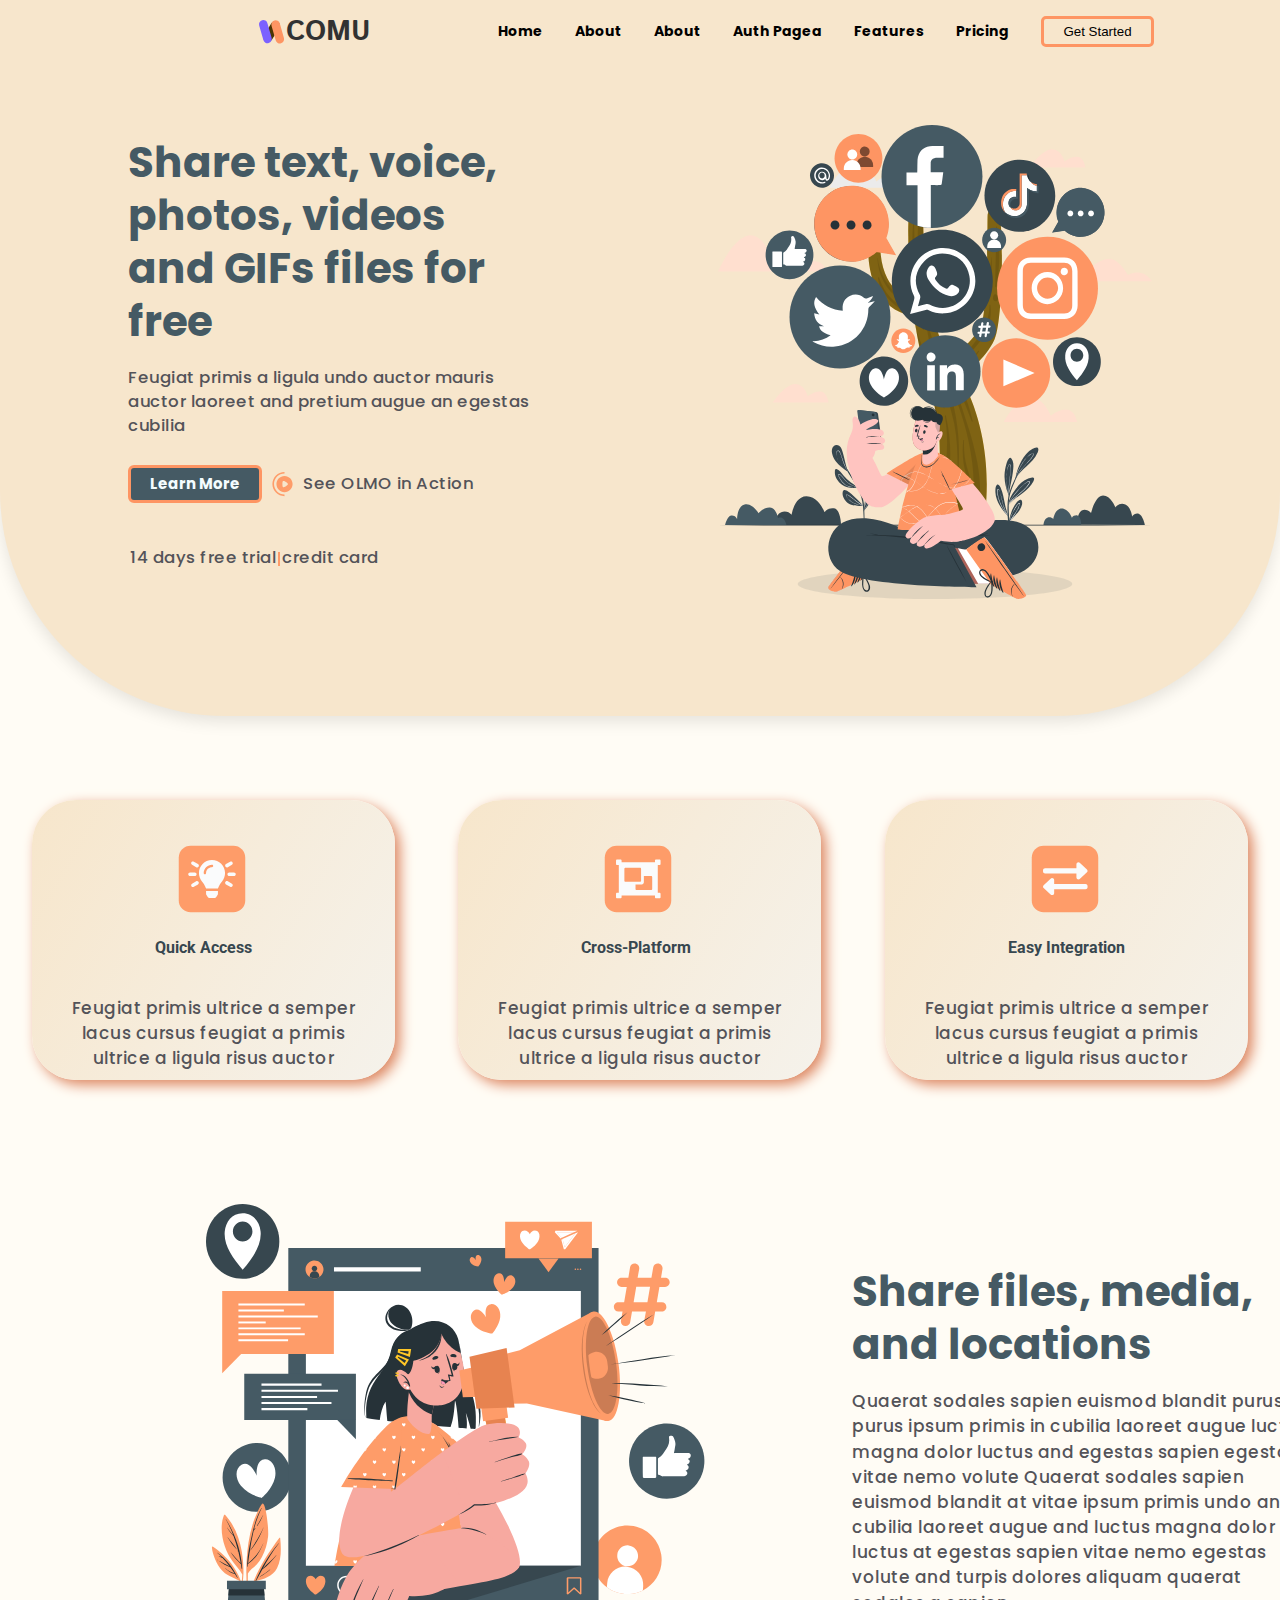
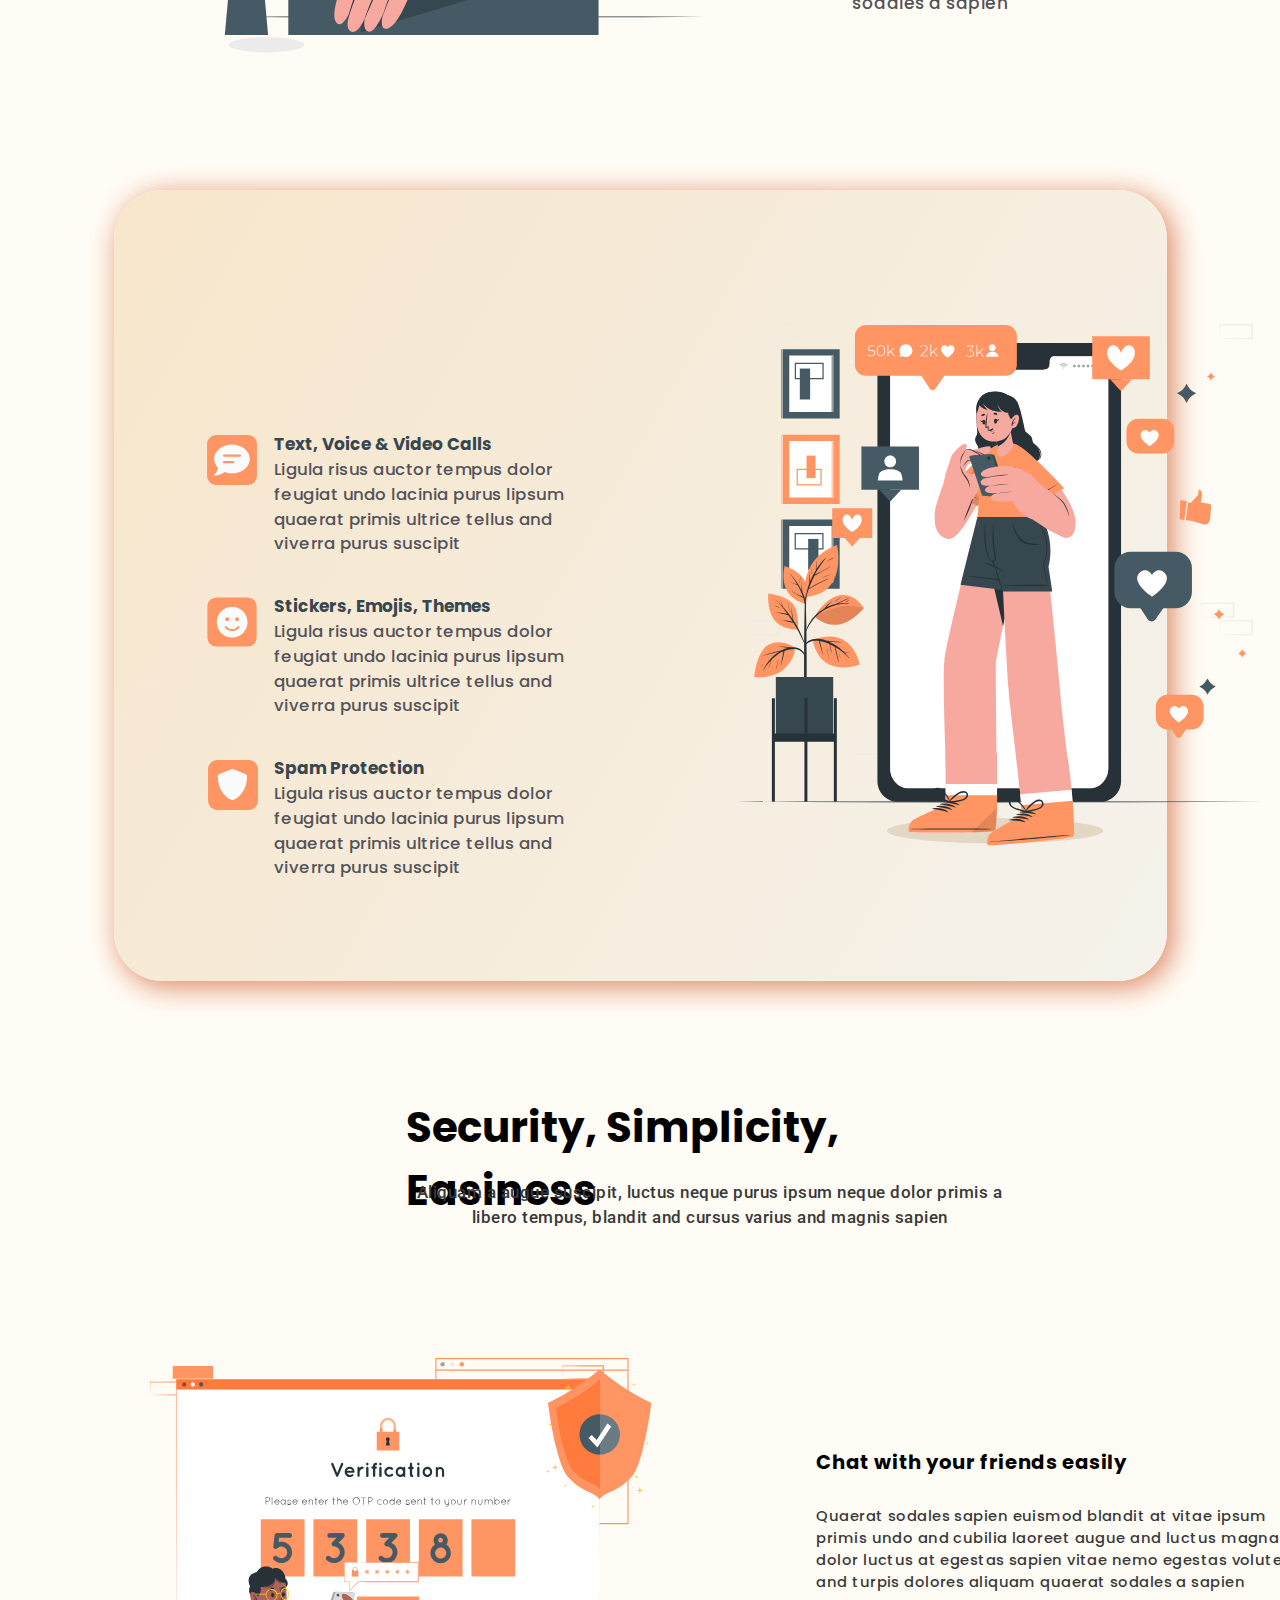
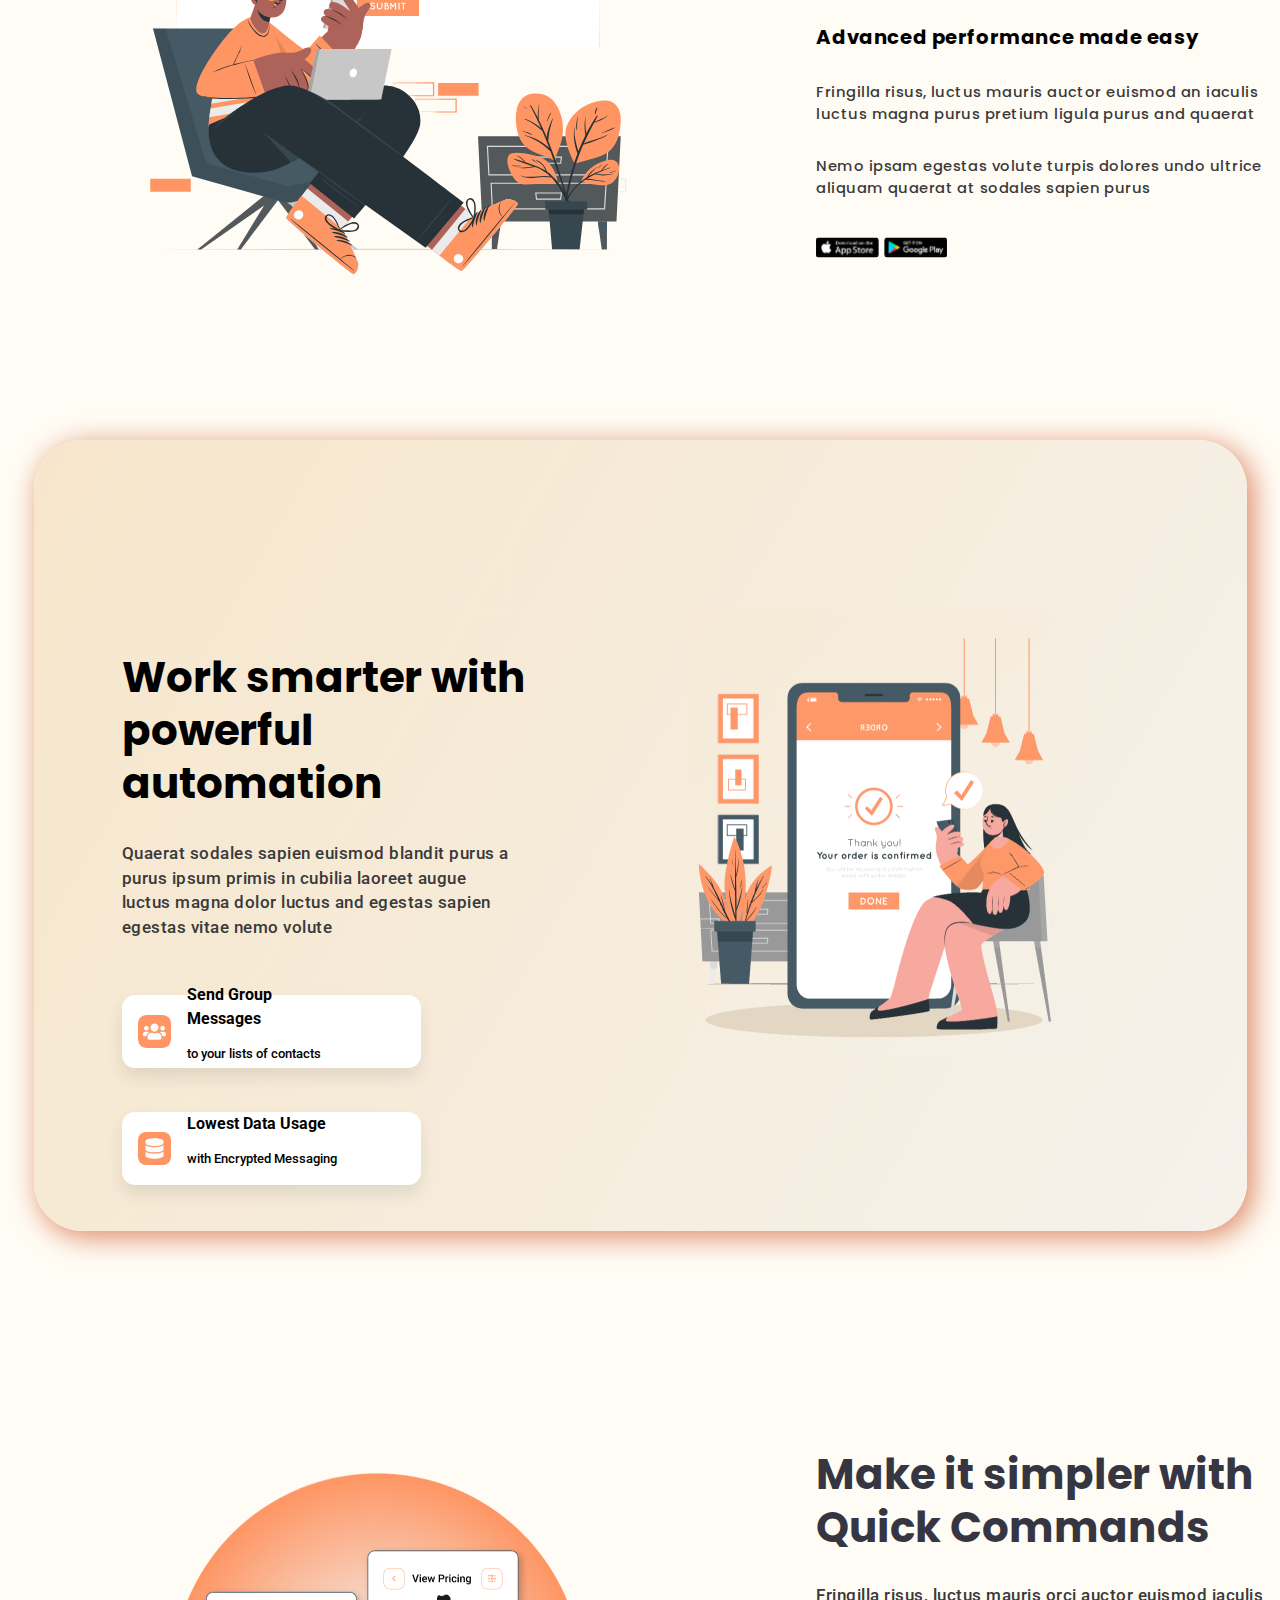
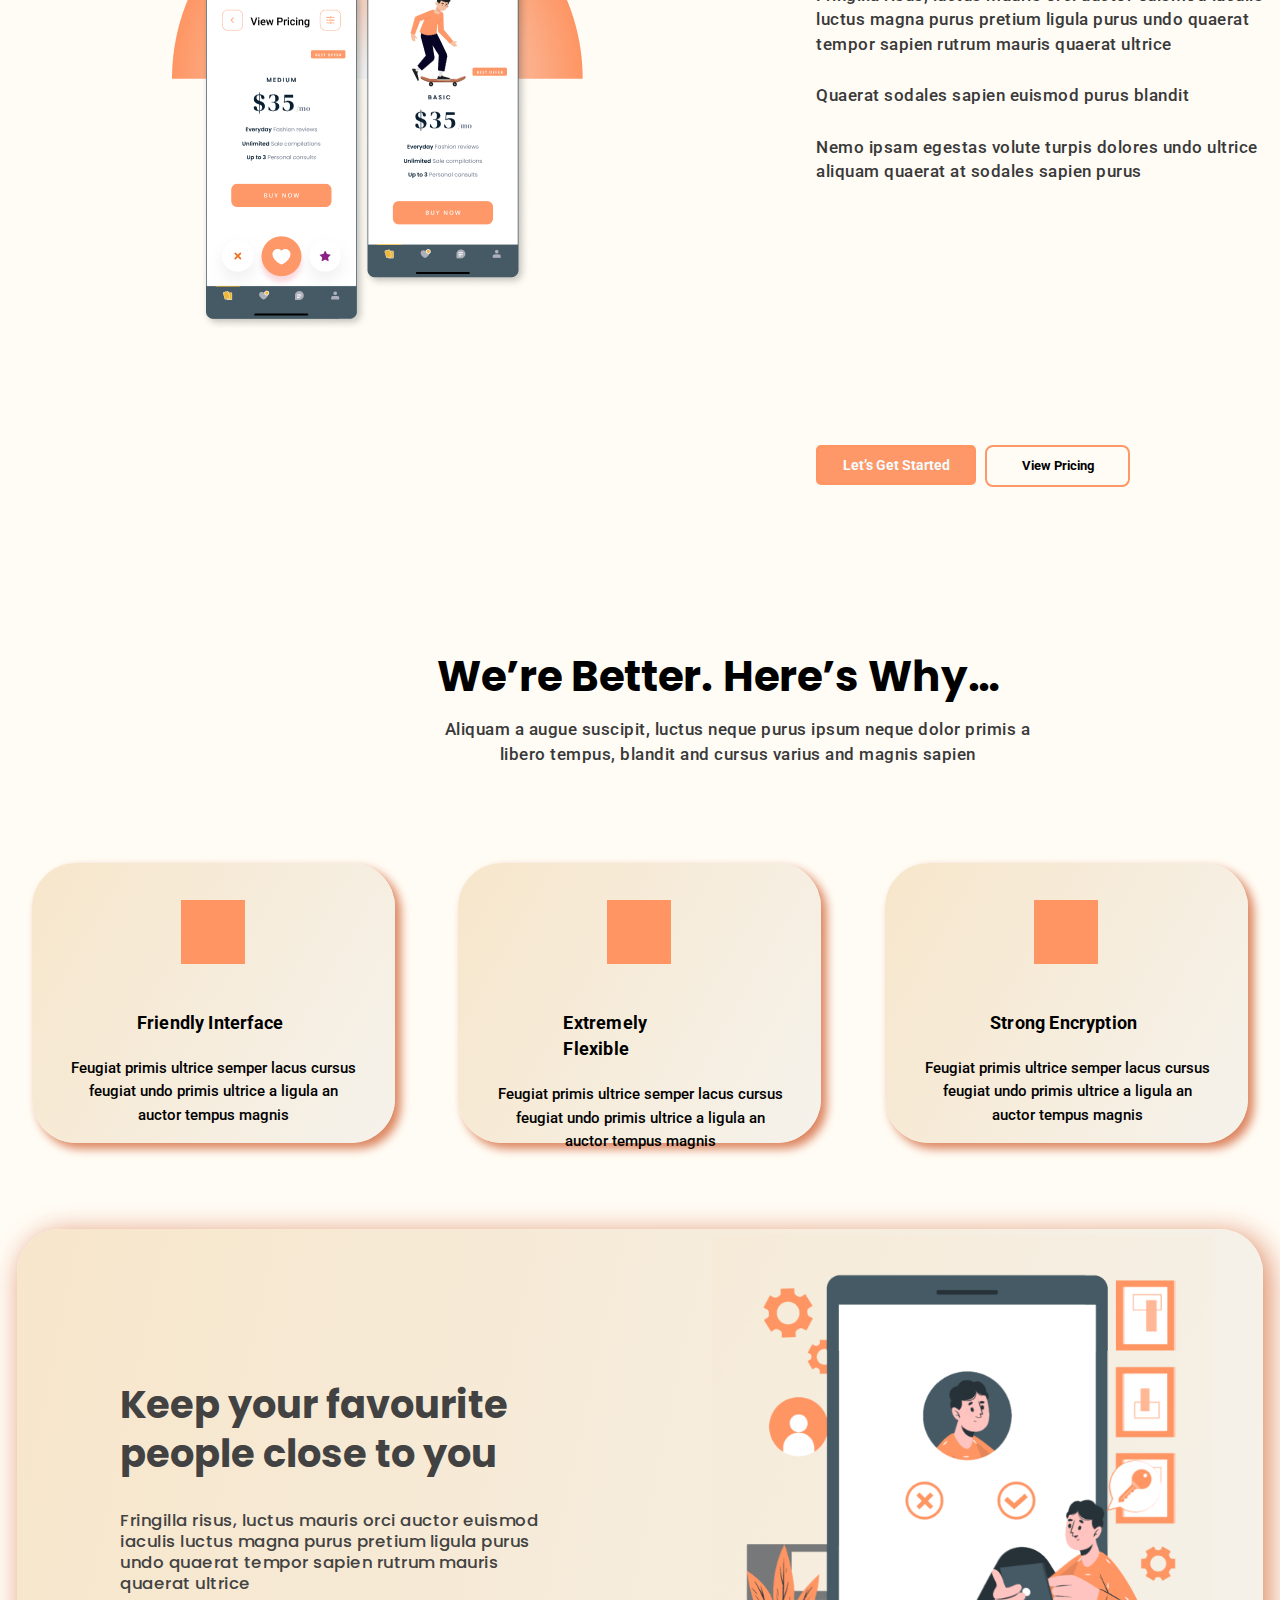
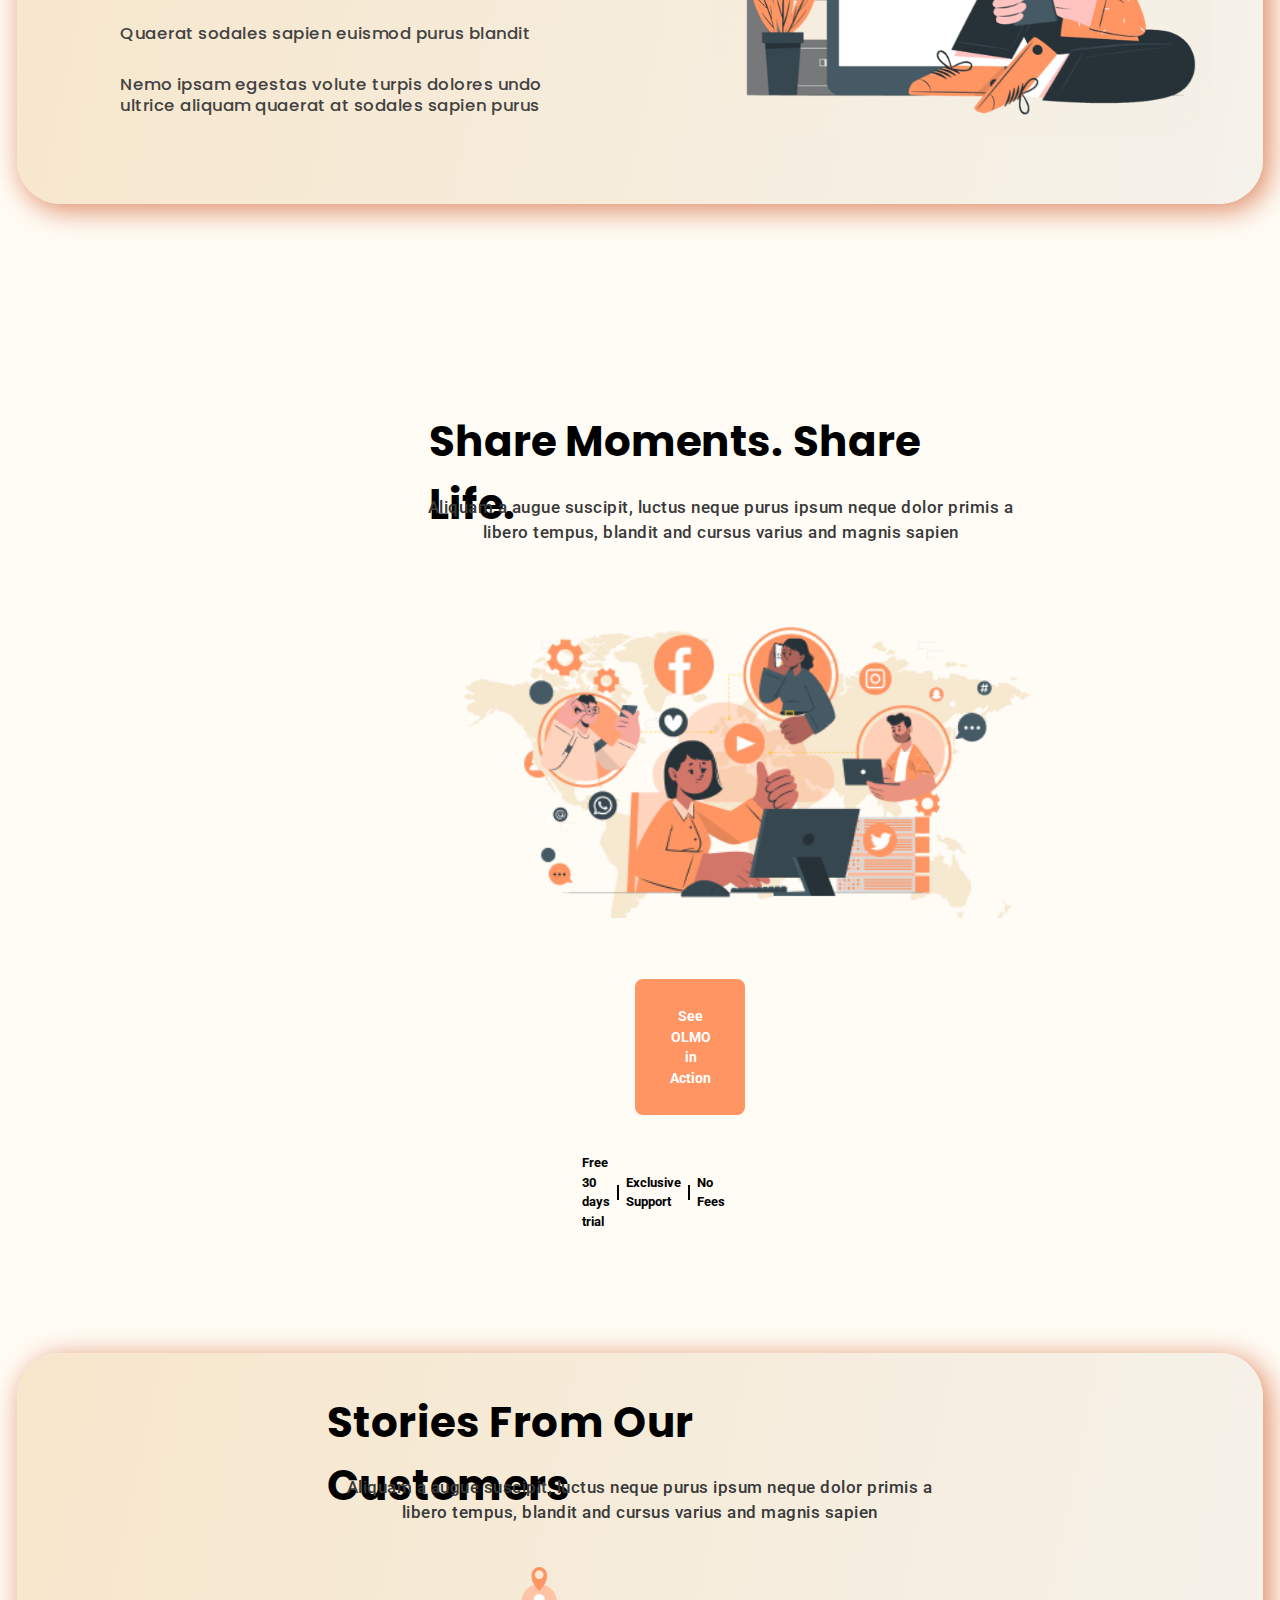
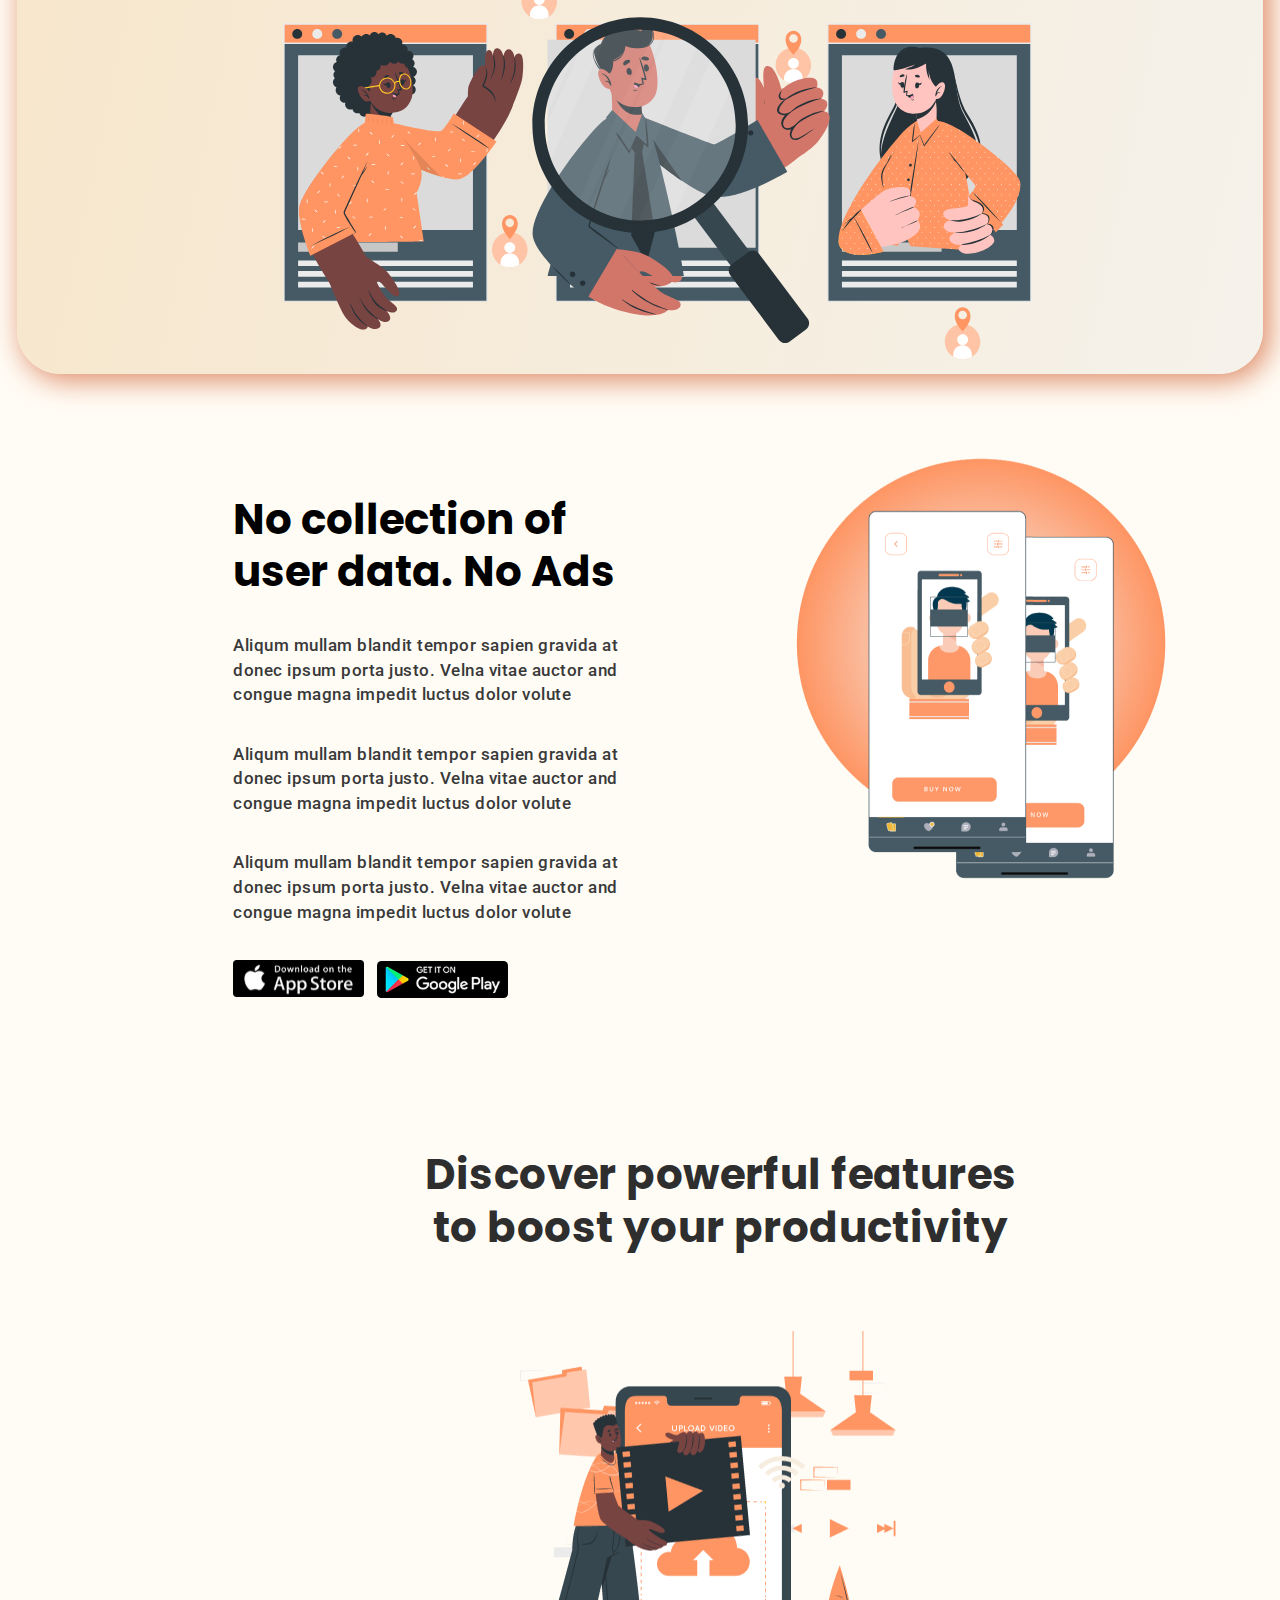
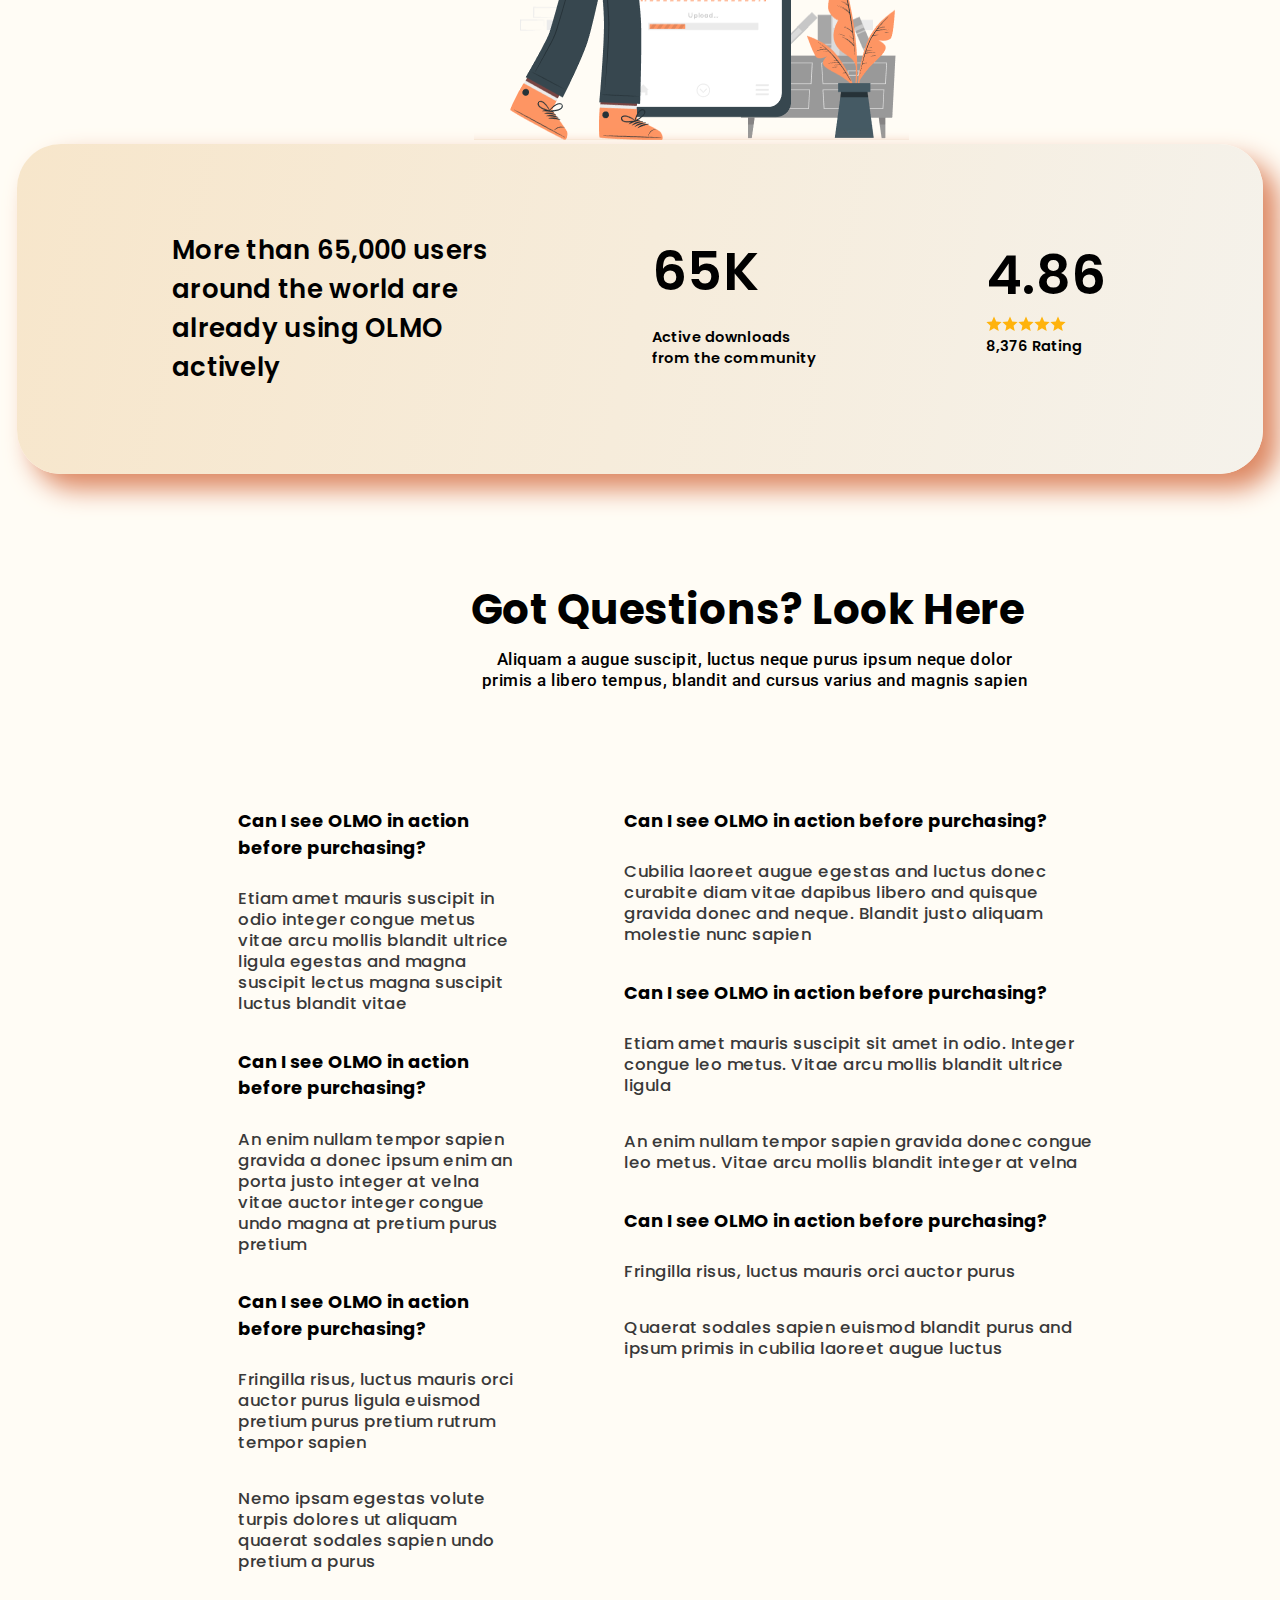
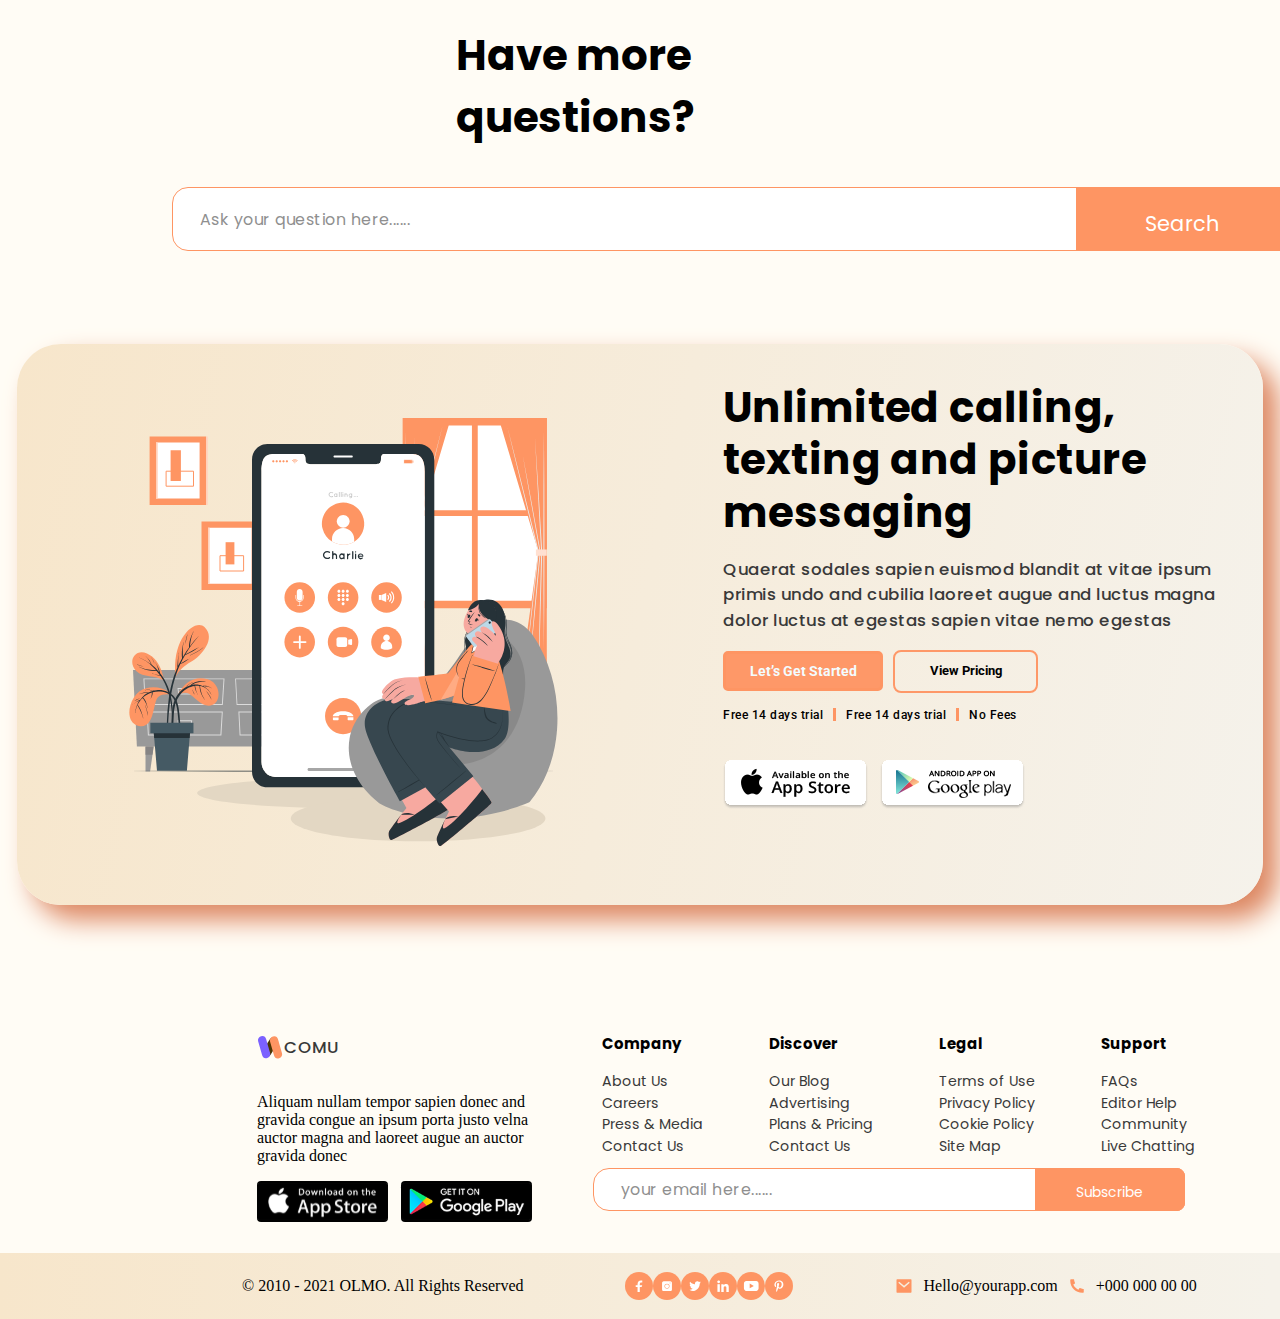
==== index.html @ 082c5f8f "HTML" ====
<!DOCTYPE html>
<html lang="en">
<head>
    <meta charset="UTF-8">
    <meta name="viewport" content="width=device-width, initial-scale=1.0">
    <link rel="stylesheet" href="home.css">
    <title>Web Page</title>
</head>
<body>
    <div>
        <div class="parent">
            <!-- Top -->
            

            <div class="top">
                <div class="logo">
                    <img src="/Images/top-logo.svg">
                    <div >COMU</div>
                </div>
                <div class="top-list">
                    <ul>
                        <li><a href="#">Home</a></li>
                        <li><a href="#">About</a></li>
                        <li><a href="#">About</a></li>
                        <li><a href="#">Auth Pagea</a></li>
                        <li><a href="#">Features</a></li>
                        <li><a href="#">Pricing</a></li>
                        <li><button >Get Started</button> </li>
                    </ul>
                </div>
            </div>
            <div class="bottom">
                <div class="bot-left">
                    <div>Share text, voice, photos, videos and GIFs files for free</div>
                    <P>Feugiat primis a ligula undo auctor mauris auctor laoreet and pretium augue an egestas cubilia</P>
                    <div class="bot">
                        <button class="top-button">Learn More</button>
                        <img src="/Images/parent.learn.svg">
                        <p>See OLMO in Action</p>
                    </div>
                    <div class="bot-1">
                    <p>14 days free trial</p>
                    <span> </span> 
                    <p>credit card</p>
                    </div>

                </div>
                <div class="bot-right">
                    <img src="/Images/parent--right.svg">
                </div>
            </div>
        </div>




        <div class="parent-2">
            <div class="sec-1">
                <img src="/Images/2nd-1.svg">
                <div class="sec">Quick Access</div>
                <P>Feugiat primis ultrice a semper lacus cursus feugiat a primis ultrice a ligula risus auctor</P>
            </div>
            <div class="sec-2">
            <img src="/Images/2nd-2.svg"> 
            <div class="sec">Cross-Platform</div>
            <p>Feugiat primis ultrice a semper lacus cursus feugiat a primis ultrice a ligula risus auctor</p>
            </div>
            <div class="sec-3">
                <img src="/Images/2nd-3.svg">
                <div class="sec">Easy Integration</div>
                <p>Feugiat primis ultrice a semper lacus cursus feugiat a primis ultrice a ligula risus auctor</p>
            </div>
        </div>




            <div class="parent-3">
                <div class="three-left">
                    <img src="/Images/3rd-1.svg">

                </div>
                <div class="three-right">
                    <div>
                        Share files, media, and locations
                    </div>
                    <p>Quaerat sodales sapien euismod blandit purus a purus ipsum primis in cubilia laoreet augue luctus magna dolor luctus and egestas sapien egestas vitae nemo volute Quaerat sodales sapien euismod blandit at vitae ipsum primis undo and cubilia laoreet augue and luctus magna dolor luctus at egestas sapien vitae nemo egestas volute and turpis dolores aliquam quaerat sodales a sapien

                    </p>
                    
                </div>
            </div>



            <div class="parent-4">
                <div class="four-main">
                    <div class="four-left">
                        <div class="four-one">
                            <img src="/Images/4th-l-1.svg" class="f-imgg">
                            <div class="fourrr">
                                <div>Text, Voice & Video Calls</div>
                                <span>Ligula risus auctor tempus dolor feugiat undo lacinia purus lipsum quaerat primis ultrice tellus and viverra purus suscipit</span>
                            </div>
                        </div>
                        <div class="four-two">
                            <img src="/Images/4th-l-2.svg" class="f-img">
                            <div class="fourr">
                                <div>Stickers, Emojis, Themes</div>
                                <span>Ligula risus auctor tempus dolor feugiat undo lacinia purus lipsum quaerat primis ultrice tellus and viverra purus suscipit</span>
                            </div>
                        </div>
                        <div class="four-three">
                            <img src="/Images/4th-l-3.svg" class="f-img">
                            <div class="fourr">
                                <div>Spam Protection</div>
                                <span >Ligula risus auctor tempus dolor feugiat undo lacinia purus lipsum quaerat primis ultrice tellus and viverra purus suscipit</span>
                            </div>
                        </div>
                    </div>
                    <div class="four-right">
                        <img src="/Images/4th-r-.svg">
                    </div>
                </div>
            </div>




            <div class="parent-5">
                <div class="five-top">
                    <div>Security, Simplicity, Easiness</div>
                    <p>Aliquam a augue suscipit, luctus neque purus ipsum neque dolor primis a libero tempus, blandit and cursus varius and magnis sapien</p>

                </div>
                <div class="fivee">
                    <div class="five-left">
                        <img src="/Images/5th-l.svg">

                    </div>
                    <div class="five-right">
                        <div>Chat with your friends easily</div>
                        <p>Quaerat sodales sapien euismod blandit at vitae ipsum primis undo and cubilia laoreet augue and luctus magna dolor luctus at egestas sapien vitae nemo egestas volute and turpis dolores aliquam quaerat sodales a sapien</p>
                        <div>Advanced performance made easy</div>
                        <p>Fringilla risus, luctus mauris auctor euismod an iaculis luctus magna purus pretium ligula purus and quaerat</p>
                        <p>Nemo ipsam egestas volute turpis dolores undo ultrice aliquam quaerat at sodales sapien purus</p>
                        <img src="/Images/5th-r.svg">

                </div>
            </div>
            


            <div class="parent-6">
                <div class="six-child">
                    <div class="six-left">
                        <div class="sixx">Work smarter with powerful automation</div>
                        <p class="sixx-p">Quaerat sodales sapien euismod blandit purus a purus ipsum primis in cubilia laoreet augue luctus magna dolor luctus and egestas sapien egestas vitae nemo volute</p>
                        <div class="sixx-out">
                            <div class="six-out">
                                <img src="/Images/six-l-1.svg">
                                <div><label>Send Group Messages</label>
                                    <p>to your lists of contacts</p>
                                </div>
                            </div>
                        </div>
                        <div class="sixx-out">
                            <div class="six-out">
                                <img src="/Images/six-l-2.svg">
                                <div><label>Lowest Data Usage</label>
                                    <p>with Encrypted Messaging</p>
                                </div>
                            </div>
                        </div>        
                    </div>
                
                    <div class="six-right">
                        <img src="/Images/6.png">
                    </div>
                </div>    
            </div>



            <div class="parent-7">
                <div class="sev-left">
                    <img src="/Images/7.png">
                </div>
                <div class="sev-right">
                    <div>Make it simpler with Quick Commands</div>
                    <p>Fringilla risus, luctus mauris orci auctor euismod iaculis luctus magna purus pretium ligula purus undo quaerat tempor sapien rutrum mauris quaerat ultrice</p>
                    <p>Quaerat sodales sapien euismod purus blandit</p>
                    <p>Nemo ipsam egestas volute turpis dolores undo ultrice aliquam quaerat at sodales sapien purus</p>
                
                    <div class="sev">
                        <button class="bt-1">Let’s Get Started</button>
                        <button class="bt-2">View Pricing</button>
                    </div>
                </div>
                
            </div>



            <div class="parent-8">
                <div class="eight-top">
                    <div>We’re Better. Here’s Why…</div>
                    <p>Aliquam a augue suscipit, luctus neque purus ipsum neque dolor primis a libero tempus, blandit and cursus varius and magnis sapien</p>
                </div>
                <div class="eight-main">
                    <div class="eight">
                        <div class="eight-left">
                            <img src="/Images/8.svg">
                            <div>Friendly Interface</div>
                            <p>Feugiat primis ultrice semper lacus cursus feugiat undo primis ultrice a ligula an auctor tempus magnis</p>
                        </div>
                    </div>
                    <div class="eight">
                        <div class="eight-middle">
                            <img src="/Images/8.svg">
                            <div>Extremely Flexible</div>
                            <p>Feugiat primis ultrice semper lacus cursus feugiat undo primis ultrice a ligula an auctor tempus magnis</p>
                        </div>
                    </div>
                    <div class="eight">
                        <div class="eight-right">
                            <img src="/Images/8.svg">
                            <div>Strong Encryption</div>
                            <p>Feugiat primis ultrice semper lacus cursus feugiat undo primis ultrice a ligula an auctor tempus magnis</p>
                        </div>
                    </div> 
                </div>        
            </div>

            <div class="parent-9">
                <div class="nine-main">
                    <div class="nine">
                        <div class="nine-left">
                            <div>Keep your favourite people close to you</div>
                            <p>Fringilla risus, luctus mauris orci auctor euismod iaculis luctus magna purus pretium ligula purus undo quaerat tempor sapien rutrum mauris quaerat ultrice</p>
                            <p>Quaerat sodales sapien euismod purus blandit</p>
                            <p>Nemo ipsam egestas volute turpis dolores undo ultrice aliquam quaerat at sodales sapien purus</p>

                        </div>
                        <div class="nine-right">
                            <img src="/Images/9.png">
                        </div>
                    </div>
                </div>
            </div>

            <div class="parent-10">
                <div class="ten-top">
                    <div>Share Moments. Share Life.</div>
                    <p>Aliquam a augue suscipit, luctus neque purus ipsum neque dolor primis a libero tempus, blandit and cursus varius and magnis sapien</p>
                </div>
                <div class="ten-bottom">
                    <img src="/Images/10.png">
                    <div class="ten-bt">
                        <button><p>See OLMO in Action</p></button>
                    </div>
                    <div class="ten-bot">
                        <p>Free 30 days trial</p>
                        <span> </span>
                        <p>Exclusive Support</p>
                        <span> </span>
                        <p>No Fees</p>
                    </div>

                </div>
            </div>

            <div class="parent-11">
                <div class="ele-child">
                    <div class="ele-top">
                        <div>Stories From Our Customers</div>
                        <p>Aliquam a augue suscipit, luctus neque purus ipsum neque dolor primis a libero tempus, blandit and cursus varius and magnis sapien</p>

                    </div>
                    <div class="ele-bottom">
                        <img src="/Images/11.svg">

                    </div>
                </div>
            </div>



            <div class="parent-12">
                <div class="twe-left">
                    <div>No collection of user data. No Ads</div>
                    <p>Aliqum mullam blandit tempor sapien gravida at donec ipsum porta justo. Velna vitae auctor and congue magna impedit luctus dolor volute</p>
                    <p>Aliqum mullam blandit tempor sapien gravida at donec ipsum porta justo. Velna vitae auctor and congue magna impedit luctus dolor volute</p>
                    <p>Aliqum mullam blandit tempor sapien gravida at donec ipsum porta justo. Velna vitae auctor and congue magna impedit luctus dolor volute</p>

                    <div class="twe-left-img">
                        <img src="/Images/12-l-1.svg">
                        <img src="/Images/12-l-2.svg">

                    </div>
                </div>
                <div class="twe-right">
                    <img src="/Images/11.png" >
                </div>
            </div>


            <div class="parent-13">
                <div class="thir-top">
                    <div>Discover powerful features to boost your productivity</div>
                </div>
           

                <div class="thir-middle">
                    <img src="/Images/13.png">
                </div>

                <div class="thir-bottom">
                    <div class="thir-bot">
                        <div class="thir-bot-1">
                            <div>More than 65,000 users around the world are already using OLMO actively</div>
                        </div>
                        <div class="thir-bot-2">
                            <div>65K</div>
                            <p>Active downloads<br>from the community</p>
                        </div>
                        <div class="thir-bot-3">
                            <div>4.86</div>
                            <img src="/Images/13-star.svg"><img src="/Images/13-star.svg"><img src="/Images/13-star.svg"><img src="/Images/13-star.svg"><img src="/Images/13-star.svg"><br>
                            <span>8,376 Rating</span>
                        </div>                  
                        <span></span>
                    </div>
                </div>
            </div>    


            <div class="parent-14">
                <div class="foteen-top">
                    <div>Got Questions? Look Here</div>
                    <p>Aliquam a augue suscipit, luctus neque purus ipsum neque dolor primis a libero tempus, blandit and cursus varius and magnis sapien</p>
                </div>

                <div class="foteen">
                    <div class="foteen-left">
                        <div>Can I see OLMO in action before purchasing?</div>
                        <p>Etiam amet mauris suscipit in odio integer congue metus vitae arcu mollis blandit ultrice ligula egestas and magna suscipit lectus magna suscipit luctus blandit vitae</p>
                        <div>Can I see OLMO in action before purchasing?</div>
                        <p>An enim nullam tempor sapien gravida a donec ipsum enim an porta justo integer at velna vitae auctor integer congue undo magna at pretium purus pretium</p>
                        <div>Can I see OLMO in action before purchasing?</div>
                        <p>Fringilla risus, luctus mauris orci auctor purus ligula euismod pretium purus pretium rutrum tempor sapien</p>
                        <p>Nemo ipsam egestas volute turpis dolores ut aliquam quaerat sodales sapien undo pretium a purus</p>
                    </div>

                    <div class="foteen-right">
                        <div>Can I see OLMO in action before purchasing?</div>
                        <p>Cubilia laoreet augue egestas and luctus donec curabite diam vitae dapibus libero and quisque gravida donec and neque. Blandit justo aliquam molestie nunc sapien</p>
                        <div>Can I see OLMO in action before purchasing?</div>
                        <p>Etiam amet mauris suscipit sit amet in odio. Integer congue leo metus. Vitae arcu mollis blandit ultrice ligula</p>
                        <p>An enim nullam tempor sapien gravida donec congue leo metus. Vitae arcu mollis blandit integer at velna</p>
                        <div>Can I see OLMO in action before purchasing?</div>
                        <p>Fringilla risus, luctus mauris orci auctor purus</p>
                        <p>Quaerat sodales sapien euismod blandit purus and ipsum primis in cubilia laoreet augue luctus</p>
                    </div>
                </div>

                <div class="foteen-bottom">
                    <div>Have more questions?</div>
                </div>

                    <div class="fourteen">
                        <div class="fot-bot-1"><p>Ask your question here......</p></div>
                        <div class="fot-bot-2"><P>Search</P></div>
                    </div>
                


            </div>


            <div class="parent-15">
                <div class="fif-child">
                    <div class="fif-left">
                        <img src="/Images/15.svg">
                    </div>
                    <div class="fif-right">
                        <div>Unlimited calling, texting and picture messaging</div>
                        <p>Quaerat sodales sapien euismod blandit at vitae ipsum primis undo and cubilia laoreet augue and luctus magna dolor luctus at egestas sapien vitae nemo egestas</p>
                        <div class="fif-bot-1">
                            <button class="bt-1">Let’s Get Started</button>
                            <button class="bt-2">View Pricing</button>
                        </div>
                        <div class="fif-bot-2">
                            <p>Free 14 days trial</p>
                            <span></span>
                            <p>Free 14 days trial</p>
                            <span></span>
                            <p>No Fees</p>

                        </div>

                        <div class="fif-bot-3">
                            <img src="/Images/15.1.svg">
                            <img src="/Images/15.2.svg">
                        </div>
                    </div>
                </div>
            </div>


            <div class="parent-16">

                <div class="s-m">
                        <div class="s-1">
                            <div class="s-11">
                                <img src="/Images/top-logo.svg">
                                <p>COMU</p>
                            </div>
                            <p>Aliquam nullam tempor sapien donec and gravida congue an ipsum porta justo velna auctor magna and laoreet augue an auctor gravida donec</p>   
                            <div class="s12">
                                <img src="/Images/5th-r.svg">
                            </div>
                        </div>

                        <div class="s-2">
                            <p>Company</p>
                            <span>About Us</span><br>
                            <span>Careers</span><br>
                            <span>Press & Media</span><br>
                            <span>Contact Us</span>
                            
                        </div>
                        <div class="s-3">
                            <p>Discover</p>
                            <span>Our Blog</span><br>
                            <span>Advertising</span><br>
                            <span>Plans & Pricing</span><br>
                            <span>Contact Us</span>
                            
                        </div>
                        <div class="s-4">
                            <P>Legal</p>
                            <span>Terms of Use</span><br>
                            <span>Privacy Policy</span><br>
                            <span>Cookie Policy</span><br>
                            <span>Site Map</span>
                            
                        </div>
                        <div class="s-5">
                            <P>Support</p>
                            <span>FAQs</span><br>
                            <span>Editor Help</span><br>
                            <span>Community</span><br>
                            <span>Live Chatting</span>   
                        </div>
                    </div>
                    <div class="sixteen">
                        <div class="fo-bot-1"><p>your email here......</p></div>
                        <div class="fo-bot-2"><P>Subscribe</P></div>
                    </div>

                </div>

                <div class="footer">
                    <div class="f-1">
                        <P>© 2010 - 2021 OLMO. All Rights Reserved</P>
                    </div>

                    <div class="f-2">
                        <img src="/Images/f-1.svg">
                        <img src="/Images/f-2.svg">
                        <img src="/Images/f-3.svg">
                        <img src="/Images/f-4.svg">
                        <img src="/Images/f-5.svg">
                        <img src="/Images/f-6.svg">

                    </div>

                    <div class="f-3">
                        <img src="/Images/mail-fill.svg">
                        <p>Hello@yourapp.com</p>
                        <img src="/Images/phone-fill.svg">
                        <p>+000 000 00 00</p>
                    </div>
                    
                </div>
               
        
            </div>





        </div>
</body>
</html>
---- home.css ----
@import url('https://fonts.googleapis.com/css2?family=Big+Shoulders+Display:wght@100..900&family=Figtree:ital,wght@0,300..900;1,300..900&family=Istok+Web:ital,wght@0,400;0,700;1,400;1,700&family=Lexend+Deca:wght@100..900&family=Outfit:wght@100..900&family=Poppins:ital,wght@0,100;0,200;0,300;0,400;0,500;0,600;0,700;0,800;0,900;1,100;1,200;1,300;1,400;1,500;1,600;1,700;1,800;1,900&family=Red+Hat+Display:ital,wght@0,300..900;1,300..900&display=swap');
@import url('https://fonts.googleapis.com/css2?family=Big+Shoulders+Display:wght@100..900&family=Figtree:ital,wght@0,300..900;1,300..900&family=Istok+Web:ital,wght@0,400;0,700;1,400;1,700&family=Lexend+Deca:wght@100..900&family=Outfit:wght@100..900&family=Poppins:ital,wght@0,100;0,200;0,300;0,400;0,500;0,600;0,700;0,800;0,900;1,100;1,200;1,300;1,400;1,500;1,600;1,700;1,800;1,900&family=Red+Hat+Display:ital,wght@0,300..900;1,300..900&display=swap');
@import url('https://fonts.googleapis.com/css2?family=Big+Shoulders+Display:wght@100..900&family=Figtree:ital,wght@0,300..900;1,300..900&family=Istok+Web:ital,wght@0,400;0,700;1,400;1,700&family=Lexend+Deca:wght@100..900&family=Outfit:wght@100..900&family=Poppins:ital,wght@0,100;0,200;0,300;0,400;0,500;0,600;0,700;0,800;0,900;1,100;1,200;1,300;1,400;1,500;1,600;1,700;1,800;1,900&family=Red+Hat+Display:ital,wght@0,300..900;1,300..900&family=Roboto:ital,wght@0,100;0,300;0,400;0,500;0,700;0,900;1,100;1,300;1,400;1,500;1,700;1,900&display=swap');



body {
    
    background: #FFFCF5;
    margin: 0px;
    padding: 0px;
    
}

.top-list {
    display: flex; 
    flex-direction: row; 
}

.top-list li {
    list-style: none;
    display: inline-block; 
    padding-right: 28px;
  
    font-family: Poppins;
    font-size: 14px;
    font-weight: 700;
   
}

.top-list ul a{
    text-decoration: none;
    color: #000;
}

/* .top-list ul a:hover{
    text-decoration: underline;
} */

.top-list ul a::after{
    content:" ";
    display: block;
    width: 0px;
    height: 2px;
    background: #000;
    transition:width .3s;
}

.top-list ul a:hover::after{
    width: 100%;
    transition:width .3s;
}


.top {
    display: flex;
    flex-direction: row; 
    align-items: center;
    justify-content: center;
    
}

.top-list ul{
    padding:0px;
}

.logo{
    margin-right: 128px;
    color: #323232;
    font-family: "Istok Web";
    font-size: 28px;
    font-weight: 700;
    display: flex;
    align-items: center;
}

button{
    background-color: transparent;
    border-radius: 5px;
    border: 3px solid #FE9563;
    padding: 5px 19px 5px;
}

.parent{
    background-image: url(./pngwing\ 1\ \(2\).svg);
    background-color: #F7E6CC;
    width: 1440px;
    height: 716px;
    flex-shrink: 0;
    width: 100%;
    border-radius: 0px 0px 225px 225px;
    box-shadow: 0px 6px 16px rgba(0, 0, 0, 0.1);  
}


.bot{
    display: flex;
    align-items:center;
    gap: 10px;
}

.top-button{
    color: #455A64;
    font-family: Poppins;
    font-size: 15px;
    font-weight: 700;
    line-height: 146.687%; 
    border-radius: 6px;
    background: #455A64;
    color: #F3FCFF;
}


.bottom div{
    color: #455A64;
    font-family: Poppins;
    font-size: 42px;
    font-style: normal;
    font-weight: 700;
    line-height: 126%; 
}
.bot-1 span{
    background: #FE9C69;
    width: 2px;
    height: 14px;
    flex-shrink: 0;
    margin-top:23px;
}

.bot-1 {
    display: flex;
    padding: 16px 0px 0px 0px;
}

.bot-1 p{
    color: #455A64;
    font-family: Poppins;
    font-size: 42px;
    font-style: normal;
    font-weight: 700;
    line-height: 126%;  
    padding: 0px 2px 0px 2px;
}

.bottom p{
    color: #535359;
    font-family: Poppins;
    font-size: 16.665px;
    font-style: normal;
    font-weight: 500;
    line-height: 146.687%; /* 24.446px */
    letter-spacing: 0.5px;

}

.bottom span{
    color: #455A64;
    font-family: Poppins;
    font-size: 12.462px;
    font-style: normal;
    font-weight: 700;
    line-height: 187.76%; 
}

.bot-left{
    width: 449px;

}

.bot img{
    width: 21px;
    height: 25px;
    flex-shrink: 0;   
}



.top{
    width: 1440px;
    flex-shrink: 0;
    align-items: center;
}

.bottom{
    padding: 62px 128px 31px;
    display: flex;
    align-items: center;

}
.bot-right{
    width: 434.035px;
    height: 474px;
    flex-shrink: 0;
    align-items: center;
    padding-left: 177px;
}

.parent-2{
    fill: var(--N10---Wash-me, #FAFBFC);
    display: flex;
    align-items:center;
    justify-content: space-around;
    margin-top: 84px;;
}

.sec-1,.sec-2,.sec-3{
    width: 363px;
    height: 279.836px;
    flex-shrink: 0;
    border-radius: 44px;
    background: linear-gradient(300deg, #F5F2EB 1.26%, #F7E6CB 100.49%);
    box-shadow: 5px 5px 13px 0px #DD8762;
    justify-content: center;
    align-items: center;
}

.parent-2 img{
    width: 76px;
    height: 76px;
    flex-shrink: 0;
    align-items: center;
    padding: 41px 142px 15px;
}

.sec{
    padding:0px 123px 10px;
    color:#37474F;
    font-family: Roboto;
    font-size: 16px;
    font-weight: 700;
    line-height: 146.687%; 
}


.sec-1 p,.sec-2 p,.sec-3 p{
    padding: 10px 37px 39px;
    color: #535359;
    text-align: center;
    font-family: Poppins;
    font-size: 17px;
    font-weight: 500;
    line-height: 146.7%;
    letter-spacing: 0.5px;

}
.parent-3{
    display: flex;
    align-items: center;
}

.parent-3 img{
    width: 514.247px;
    height: 449.448px;
    flex-shrink: 0;
    padding: 124px 0px 0px 206px;
}

.three-right div{
    color: #455A64;
    font-family: Poppins;
    font-size: 42px;
    font-weight: 700;
    line-height: 126%;
    width: 427.5px;

}
.three-right p{
    color: #535359;
    font-family: Poppins;
    font-size: 17px;
    font-weight: 500;
    line-height: 148.2%; /* 24.705px */
    letter-spacing: 0.5px;
    width: 457px;
}

.three-right{
    padding: 162px 130px 0px 132px ;
}


.parent-4{
    padding: 133px 113px 0px 114px;
}

.four-main{
    width: 100%;
    height: 791px;
    flex-shrink: 0;
    border-radius: 49px;
    background: linear-gradient(300deg, #F5F2EB 1.26%, #F7E6CB 100.49%);
    box-shadow: 5.539px 5.539px 28.802px 0px #DD8762;
    align-items: center;
    display: flex;
}


.four-one,.four-two,.four-three{
    display: flex;
}

.f-img{
    width: 56.997px;
    height: 56.997px;
    flex-shrink: 0;
    padding: 0px 0px 105px 90px;
}

.f-imgg{
    width: 56.997px;
    height: 56.997px;
    flex-shrink: 0;
    padding: 179px 0px 105px 90px;
}

.fourrr div{
    color: #37474F;
    font-family: Poppins;
    font-size: 17px;
    font-weight: 700;
    line-height: 148.2%; 
}

.fourrr span{
    display: inline-block;
    width: 319px;
    color: #535359;
    font-family: Poppins;
    font-size: 16.67px;
    font-style: normal;
    font-weight: 500;
    line-height: 148.2%; /* 24.705px */
    letter-spacing: 0.5px;
}

.fourr div{
    color: #37474F;
    font-family: Poppins;
    font-size: 17px;
    font-weight: 700;
    line-height: 148.2%; 
}

.fourr span{
    display: inline-block;
    width: 319px;
    color: #535359;
    font-family: Poppins;
    font-size: 16.67px;
    font-style: normal;
    font-weight: 500;
    line-height: 148.2%; /* 24.705px */
    letter-spacing: 0.5px;
}



.four-right img{
    padding: 0px;
    margin: 0px;
    margin-left: 144px;
    padding: 136px 97px 134px 0px;
}

.fourrr{
    padding: 179px 0px 18px 13px;
}

.fourr{
    padding: 0px 0px 18px 13px;
}





.five-top div{
    width: 627px;
    height: 58px;
    flex-shrink: 0;
    color: #000;
    font-family: Poppins;
    font-size: 42px;
    font-weight: 700;
    padding: 115px 406px 5px;
}

.five-top P{
    width: 601px;
    height: 60px;
    flex-shrink: 0;
    color: #393939;
    text-align: center;
    font-family: Roboto;
    font-size: 16.67px;
    font-weight: 500;
    line-height: 148.2%; /* 24.705px */
    letter-spacing: 0.5px;
    padding: 5px 420px 0px 409px;
}

.five-left{
    width: 501.419px;
    height: 515.9px;
    flex-shrink: 0;
    padding:100px 165px 115px 150px;
}

.fivee{
    display: flex;
}

.five-right div{
    color: #000;
    font-family: Poppins;
    font-size: 19.705px;
    font-weight: 700;
    line-height: 148.2%; /* 29.203px */
    letter-spacing: 0.591px;
    padding-bottom: 15px;
}

.five-right p{
    width: 468px;
    color: #393939;
    font-family: Poppins;
    font-size: 14.736px;
    font-weight: 500;
    line-height: 148.2%; /* 21.838px */
    letter-spacing: 0.442px;
    padding-bottom: 15px;
}

.five-right{
    padding: 190px 155px 170px 0px;
}

.five-right img{
    width: 131px;
    height: 37px;
    flex-shrink: 0;
    border-radius: 4.334px;
}






.parent-6{
    display: flex;
    justify-content: center;
}

.six-child{
    width: 1213px;
    height: 791px;
    flex-shrink: 0;
    border-radius: 48.742px;
    background: linear-gradient(300deg, #F5F2EB 1.26%, #F7E6CB 100.49%);
    box-shadow: 5.539px 5.539px 28.802px 0px #DD8762;
    display: flex;
    align-items: center;
}

.sixx{
    width: 459px;
    color: #000;
    font-family: Poppins;
    font-size: 42px;
    font-weight: 700;
    line-height: 126%;
    padding: 191px 109px 15px 88px;
}

.sixx-p{
    width: 395px;
    color: #393939;
    font-family: Roboto;
    font-size: 16.67px;
    font-style: normal;
    font-weight: 500;
    line-height: 148.2%; 
    letter-spacing: 0.5px;
    padding: 0px 173px 19px 88px;
}

.six-out{
    display: flex;
    align-items: center;
    width: 299px;
    height: 73px;
    flex-shrink: 0;
    border-radius: 13px;
    background: #FFF;
    box-shadow: 0px 9px 17px 0px rgba(0, 0, 0, 0.09);
    
}

.six-out img{
    padding: 20px 16px 20px 16px;
}

.six-out div{
    padding: 13px 75px 17px 0px;
}

.six-out label{
    color: #000;
    font-family: Roboto;
    font-size: 15.725px;
    font-weight: 700;
    line-height: 153.2%; /* 24.09px */
}

.six-out p{
    color: #000;
    font-family: Roboto;
    font-size: 12.736px;
    font-weight: 500;
    line-height: 153.2%; /* 22.575px */
}

.sixx-out{
    padding: 19px 245px 25px 88px;
}

.out{
    width: 299px;
    height: 73px;
    flex-shrink: 0;
    border-radius: 13px;
    background: #FFF;
    box-shadow: 0px 9px 17px 0px rgba(0, 0, 0, 0.09);
    display: flex;
    align-items: center;
    justify-content: center;
    padding: 19px 245px 6px 0px;
}




.parent-7{
    display: flex;
    align-items: center;
}


.sev-right div{
    width: 459px;
    height: 103px;
    flex-shrink: 0;
    color: #353642;
    font-family: Poppins;
    font-size: 42px;
    font-weight: 700;
    line-height: 126%; 
    padding: 218px 114px 15px 114px;
    
}

.sev-right p{
    width: 449px;
    color: #393939;
    font-family: Roboto;
    font-size: 16.67px;
    font-style: normal;
    font-weight: 500;
    line-height: 148.2%; 
    letter-spacing: 0.5px;
    padding: 0px 173px 10px 114px;
}

.bt-1{
    width: 160px;
    height: 40px;
    flex-shrink: 0;
    background: #FE9868;
    color: #F3FCFF;
    font-family: Roboto;
    font-size: 14.129px;
    font-style: normal;
    font-weight: 700;
    line-height: 146.687%; 
}

.bt-2{
    display: inline-flex;
    padding: 0px 34px 10px 35px;
    justify-content: center;
    align-items: center;
    border-radius: 8px;
    border: 2px solid #FE9868;
    color: #000;
    font-family: Roboto;
    font-weight: 700;
    line-height: 146.687%; 
    padding-top: 9px;
}

.sev-left img{
    padding: 0px 114px 0px 160px;
}




.eight-top div{
    width: 566px;
    height: 57px;
    flex-shrink: 0;
    color: #000;
    font-family: Poppins;
    font-size: 42px;
    font-weight: 700;
}

.eight-top p{
    width: 601px;
    color: #393939;
    text-align: center;
    font-family: Roboto;
    font-size: 16.67px;
    font-weight: 500;
    line-height: 148.2%; /* 24.705px */
    letter-spacing: 0.5px;
}

.eight-main{
    display: flex;
    align-items: center;
    justify-content: space-around;
    padding-top: 74px; 
}



.eight-top{
    padding: 97px 437px 5px;
}
.eight{
    width: 363px;
    height: 279.836px;
    flex-shrink: 0;
    border-radius: 44px;
    background: linear-gradient(300deg, #F5F2EB 1.26%, #F7E6CB 100.49%);
    box-shadow: 5.619px 5.619px 9.74px 0px #DD8762;
    
}


.eight-left div,.eight-middle div,.eight-right div{
    color: #000;
    font-family: Roboto;
    font-size: 17.864px;
    font-weight: 700;
    line-height: 146.687%; /* 26.204px */
    letter-spacing: 0.179px;
    padding: 0px 107px 6px 105px;
}

.eight-left p,.eight-middle p,.eight-right p{
    width: 290px;
    color: #000;
    text-align: center;
    font-family: Roboto;
    font-size: 14.57px;
    font-weight: 500;
    line-height: 161.2%; 
    padding: 0px 37px 50px;
}

.eight-left img,.eight-middle img,.eight-right img{
    padding: 37px 149px 42px;
}



.parent-9{
    display: flex;
    justify-content: center;
    padding: 86px 97px 103px;
}

.nine-main{
    width: 1246px;
    height: 575px;
    flex-shrink: 0;
    border-radius: 44px;
    background: linear-gradient(102deg, #F7E6CB 0%, #F5F2EB 100%);
    box-shadow: 5.54px 5.54px 28.8px 0px #DD8762;
}

.nine-left div{
    width: 459px;
    color: #424242;
    font-family: Poppins;
    font-size: 38.399px;
    font-weight: 700;
    line-height: 126%; 
    padding: 152px 133px 15px 103px;
}

.nine-left p{
    width: 449px;
    color: #424242;
    font-family: Poppins;
    font-size: 16.67px;
    font-weight: 500;
    line-height: 126%; /* 21.004px */
    letter-spacing: 0.5px;
    padding: 0px 122px 13px 103px;
}

.nine{
    display: flex;
    align-items: center;
}

.nine-right img{
    width: 500px;
    height: 500px;
}







.ten-top div{
    width: 582px;
    height: 54px;
    flex-shrink: 0;
    color: #000;
    font-family: Poppins;
    font-size: 42px;
    font-style: normal;
    font-weight: 700;
    line-height: normal;
    padding: 103px 429px 15px;
}

.ten-top p{
    padding: 0px 420px 56px;
    width: 601px;
    color: #393939;
    text-align: center;
    font-family: Roboto;
    font-size: 16.67px;
    font-weight: 500;
    line-height: 148.2%; 
    letter-spacing: 0.5px;

}

.ten-bottom button{
    display: inline-flex;
    padding: 10px 31px 9px 32px;
    justify-content: center;
    align-items: center;
    border-radius: 8px;
    background: #FE9563;
}

.ten-bt{
    padding: 0px 635px 25px;

}

.ten-bottom button p{
    color: #FFF;
    font-family: Roboto;
    font-size: 14.129px;
    font-style: normal;
    font-weight: 700;
    line-height: 146.687%; /* 20.725px */   
}

.ten-bot{
    display: flex;
    align-items: center;
    padding: 0px 575px 108px;
}

.ten-bot p{
    color: #000;
    font-family: Roboto;
    font-size: 13.389px;
    font-style: normal;
    font-weight: 700;
    line-height: 146.687%; /* 19.64px */
    padding-right: 7px;
    padding-left: 7px;
}

.ten-bot span{
    width: 2.149px;
    height: 15.041px;
    flex-shrink: 0;
    background: #000;
}

.ten-bottom img{
    padding: 0px 441px 57px;
    height: 300px;
}






.parent-11{
    display: flex;
    justify-content: center;
    padding: 0px 97px 120px;
}

.ele-child{
    width: 1246px;
    height: 621px;
    flex-shrink: 0;
    border-radius: 44px;
    background: linear-gradient(102deg, #F7E6CB 0%, #F5F2EB 100%);
    box-shadow: 5.54px 5.54px 28.8px 0px #DD8762;
}

.ele-top div{
    width: 618px;
    height: 54px;
    flex-shrink: 0;
    color: #000;
    font-family: Poppins;
    font-size: 42px;
    font-style: normal;
    font-weight: 700;
    line-height: normal;
    letter-spacing: 0.42px;
    padding: 38px 310px 15px;
}

.ele-top p{
    width: 625px;
    color: #393939;
    text-align: center;
    font-family: Roboto;
    font-size: 16.67px;
    font-style: normal;
    font-weight: 500;
    line-height: 148.2%; /* 24.705px */
    letter-spacing: 0.5px;
    padding: 0px 310px 25px;
}

.ele-bottom img{
    padding: 0px 233px 46px 266px;
}





.parent-12{
    display: flex;
    align-items: center;
}

.twe-left div{
    color: #000;
    font-family: Poppins;
    font-size: 42px;
    font-style: normal;
    font-weight: 700;
    line-height: 126%; /* 52.92px */
    width: 407px;
    padding-bottom: 18px;
}

.twe-left p{
    color: #393939;
    font-family: Roboto;
    font-size: 16.67px;
    font-style: normal;
    font-weight: 500;
    line-height: 148.2%; /* 24.705px */
    letter-spacing: 0.5px;
    width: 426px;
    padding-bottom: 18px;
}

.twe-left{
    padding: 0px 107px 133px 233px;
}

.twe-left-img{
    display: flex;
    align-items: center;
    gap: 13px;
}

.twe-right img{
   margin-top: -300px;
    
}







.thir-top{
    width: 641px;
    color: #2E2E2E;
    text-align: center;
    font-family: Poppins;
    font-size: 42px;
    font-weight: 700;
    line-height: 126%; /* 52.92px */
    letter-spacing: 0.42px;
    padding: 0px 400px 52px;
}

.thir-middle{
    padding: 0px 476px 0px 474px;
}
.thir-bottom{
    display: flex;
    justify-content: center;
    padding: 0px 97px 104px;
}
.thir-bot{
    width: 1246px;
    height: 264px;
    flex-shrink: 0;
    border-radius: 44px;
    background: linear-gradient(102deg, #F7E6CB 0%, #F5F2EB 100%);
    box-shadow: 15px 15px 26px 0px #DD8762;
    display: flex;
    align-items: center;
    padding-top: 66px;
}

.thir-bot-1{
    color: #000;
    font-family: Poppins;
    font-size: 25.946px;
    font-weight: 600;
    letter-spacing: 0.299px;
    width: 464.533px;
    padding: 0px 109px 66px 155px;
}

.thir-bot-2 div{
    color: #000;
    font-family: Poppins;
    font-size: 53.903px;
    font-style: normal;
    font-weight: 600;
    line-height: normal;
    letter-spacing: 0.539px;
}

.thir-bot-2 p{
    color: #000;
    font-family: Poppins;
    font-size: 14.628px;
    font-weight: 600;
    letter-spacing: 0.146px;
    width: 200px;
}

.thir-bot-2{
    padding: 58px 134px 127px 0px;
}

.thir-bot-3{
    padding: 36px 156px 127px 0px;
}

.thir-bot-3 div{
    color: #000;
    font-family: Poppins;
    font-size: 53.903px;
    font-style: normal;
    font-weight: 600;
    line-height: normal;
    letter-spacing: 0.539px;
 
}

.thir-bot-3 img{
    width: 16px;
    height: 16px;
    flex-shrink: 0;
    fill: #FFB30C;
}

.thir-bot-3 span{
    color: #000;
    font-family: Poppins;
    font-size: 14.628px;
    font-weight: 600;
    letter-spacing: 0.146px;
}



.foteen{
    display: flex;
}

.foteen-top{
    padding: 0px 471px 101px;
}
.foteen-top div{
    width: 554px;
    height: 54px;
    flex-shrink: 0;
    color: #000;
    font-family: Poppins;
    font-size: 42px;
    font-weight: 700;
    letter-spacing: 0.42px;
}

.foteen-top p{
    color: #000;
    text-align: center;
    font-family: Roboto;
    font-size: 16.67px;
    font-weight: 500;
    line-height: 126%; /* 21.004px */
    letter-spacing: 0.5px;
    width: 567px;
}

.foteen-left{
    padding: 0px 99px 19px 238px;
}

.foteen-left div{
    color: #000;
    font-family: Poppins;
    font-size: 17.977px;
    font-weight: 700;
    line-height: 148.2%; /* 26.641px */
    padding-bottom: 10px
}

.foteen-left p{
    color: #393939;
    font-family: Poppins;
    font-size: 16.67px;
    font-weight: 500;
    line-height: 126%; /* 21.004px */
    letter-spacing: 0.5px;
    padding-bottom: 18px;
}

.foteen-right{
    padding: 0px 172px 19px 0px;
    width: 524px;
}

.foteen-right div{
    color: #000;
    font-family: Poppins;
    font-size: 17.977px;
    font-weight: 700;
    line-height: 148.2%; /* 26.641px */
    padding-bottom: 10px;
}

.foteen-right p{
    width: 484px;
    color: #393939;
    font-family: Poppins;
    font-size: 16.67px;
    font-weight: 500;
    line-height: 126%; /* 21.004px */
    letter-spacing: 0.5px;
    padding-bottom: 18px;
}

.foteen-bottom div{
    color: #000;
    font-family: Poppins;
    font-size: 42px;
    font-weight: 700;
    line-height: 146.687%; 
    padding: 0px 507px 39px 456px;
}

.fot-bot-1 p{
    width: 245px;
    height: 22px;
    flex-shrink: 0;
    color: #8F8F8F;
    font-family: Poppins;
    font-size: 15.86px;
    font-style: normal;
    font-weight: 400;
    line-height: 146.687%; /* 23.265px */
    letter-spacing: 0.476px;
    padding: 0px;
    padding-left: 27px;
}

.fot-bot-2{
    width: 210px;
    height: 62px;
    flex-shrink: 0;
    border-radius: 0px 8px 8px 0px;
    background: #FE9563;
    margin-left: 631px;
    border: 0.5px solid #FE9563;
}
.fot-bot-2 p{
    width: 74px;
    height: 27.457px;
    flex-shrink: 0;
    color: #FFF;
    font-family: Poppins;
    font-size: 20.857px;
    font-style: normal;
    font-weight: 400;
    line-height: 146.687%; /* 30.594px */
    padding: 0px 68px 17px;

}
.fourteen{
    display: flex;
    align-items: center;
    width: 1041px;
    height: 62px;
    flex-shrink: 0;
    border-radius: 16px 8px 8px 16px;
    border: 0.5px solid #FE9563;
    background: #FFF;
    margin-left: 172px;
}


.parent-15{
    display: flex;
    align-items: center;
    justify-content: center;
    padding: 93px 97px 113px;
}
.fif-child{
    width: 1246px;
    height: 561px;
    flex-shrink: 0;
    border-radius: 44px;
    background: linear-gradient(102deg, #F7E6CB 0%, #F5F2EB 100%);
    box-shadow: 15px 15px 26px 0px #DD8762;
    display: flex;
    align-items: center;
}

.fif-bot-1{
    display: flex;
    align-items: center;
}

.fif-left img{
    padding: 78px 164px 58px 111px;
}

.fif-right div{
    color: #000;
font-family: Poppins;
font-size: 42px;
font-style: normal;
font-weight: 700;
line-height: 126%; /* 52.92px */
letter-spacing: 0.42px;
width: 449px;
}

.fif-right p{
    color: #393939;
font-family: Poppins;
font-size: 16.67px;
font-style: normal;
font-weight: 500;
line-height: 153.2%; /* 25.538px */
letter-spacing: 0.5px;
}

.fif-bot-1{
    gap:10px;
}

.fif-bot-2 p{
    color: #000;
font-family: Roboto;
font-size: 12.492px;
font-style: normal;
font-weight: 500;
line-height: 153.2%; /* 19.138px */
}

.fif-bot-2 span{
    width: 3px;
height: 13px;
flex-shrink: 0;
background: #FE9563;
margin-left: 10px;
margin-right: 10px;
}

.fif-bot-2{
    display: flex;
    align-items: center;
}

.fif-bot-3{
    display: flex;
    align-items: center;
    padding-top: 23px;
    gap:12px;
    padding-bottom: 59px;
}


.s-11{
    display: flex;
    align-items: center;
}

.s-11 img{
    width: 27.102px;
height: 25.47px;
flex-shrink: 0;
}

.s-11 p{
   
    color: #393939;
font-family: Poppins;
font-size: 16.67px;
font-style: normal;
font-weight: 500;
line-height: 153.2%; /* 25.538px */
letter-spacing: 0.5px;

}

.s-1{
    padding: 0px 42px 42px 257px;
    width:303px;
}

.s-m{
    display: flex;
}
.s-2,.s-3,.s-4,.s-5{
    margin-right: 66px;
}

.s-2 p,.s-3 p,.s-4 p,.s-5 p{
    color: #000;
font-family: Poppins;
font-size: 14.933px;
font-style: normal;
font-weight: 700;
line-height: 153.2%; /* 22.877px */
}

.s-2 span,.s-3 span,.s-4 span,.s-5 span{
    color: #393939;
font-family: Poppins;
font-size: 14.199px;
font-weight: 400;
line-height: 153.2%; /* 21.752px */
}

.sixteen{
    display: flex;
    align-items: center;
    width: 590px;
    height: 41px;
    flex-shrink: 0;
    border-radius: 16px 8px 8px 16px;
    border: 0.5px solid #FE9563;
    background: #FFF;
    margin-left: 593px;
    margin-top: -100px;
}


.fo-bot-1 p{
    width: 245px;
    height: 22px;
    flex-shrink: 0;
    color: #8F8F8F;
    font-family: Poppins;
    font-size: 15.86px;
    font-style: normal;
    font-weight: 400;
    line-height: 146.687%; /* 23.265px */
    letter-spacing: 0.476px;
    padding: 0px;
    padding-left: 27px;
}

.fo-bot-2{
    width: 148px;
    height: 41px;
    flex-shrink: 0;
    border-radius: 0px 8px 8px 0px;
    background: #FE9563;
    border: 0.5px solid #FE9563;
    margin-left: 169px;
}
.fo-bot-2 p{
    width: 74px;
    height: 27.457px;
    flex-shrink: 0;
    color: #FFF;
    font-family: Poppins;
    font-size: 13.792px;
    font-style: normal;
    font-weight: 400;
    line-height: 146.687%; /* 20.232px */
    padding: 0px 40px 10px;

}

.footer{
    width: 100%;
height: 66px;
flex-shrink: 0;
background: linear-gradient(90deg, #F7E6CB 0%, #F5F2EA 99.44%);
margin-top: 42px;
display: flex;
align-items: center;
}

.f-1,.f-2,.f-3{
    display: flex;
    align-items: center;
    
    
}
.f-1{
    margin-left: 242px;
}
.f-2,.f-3{
    margin-left: 102px;
}

.f-3{
    gap:10px;
}
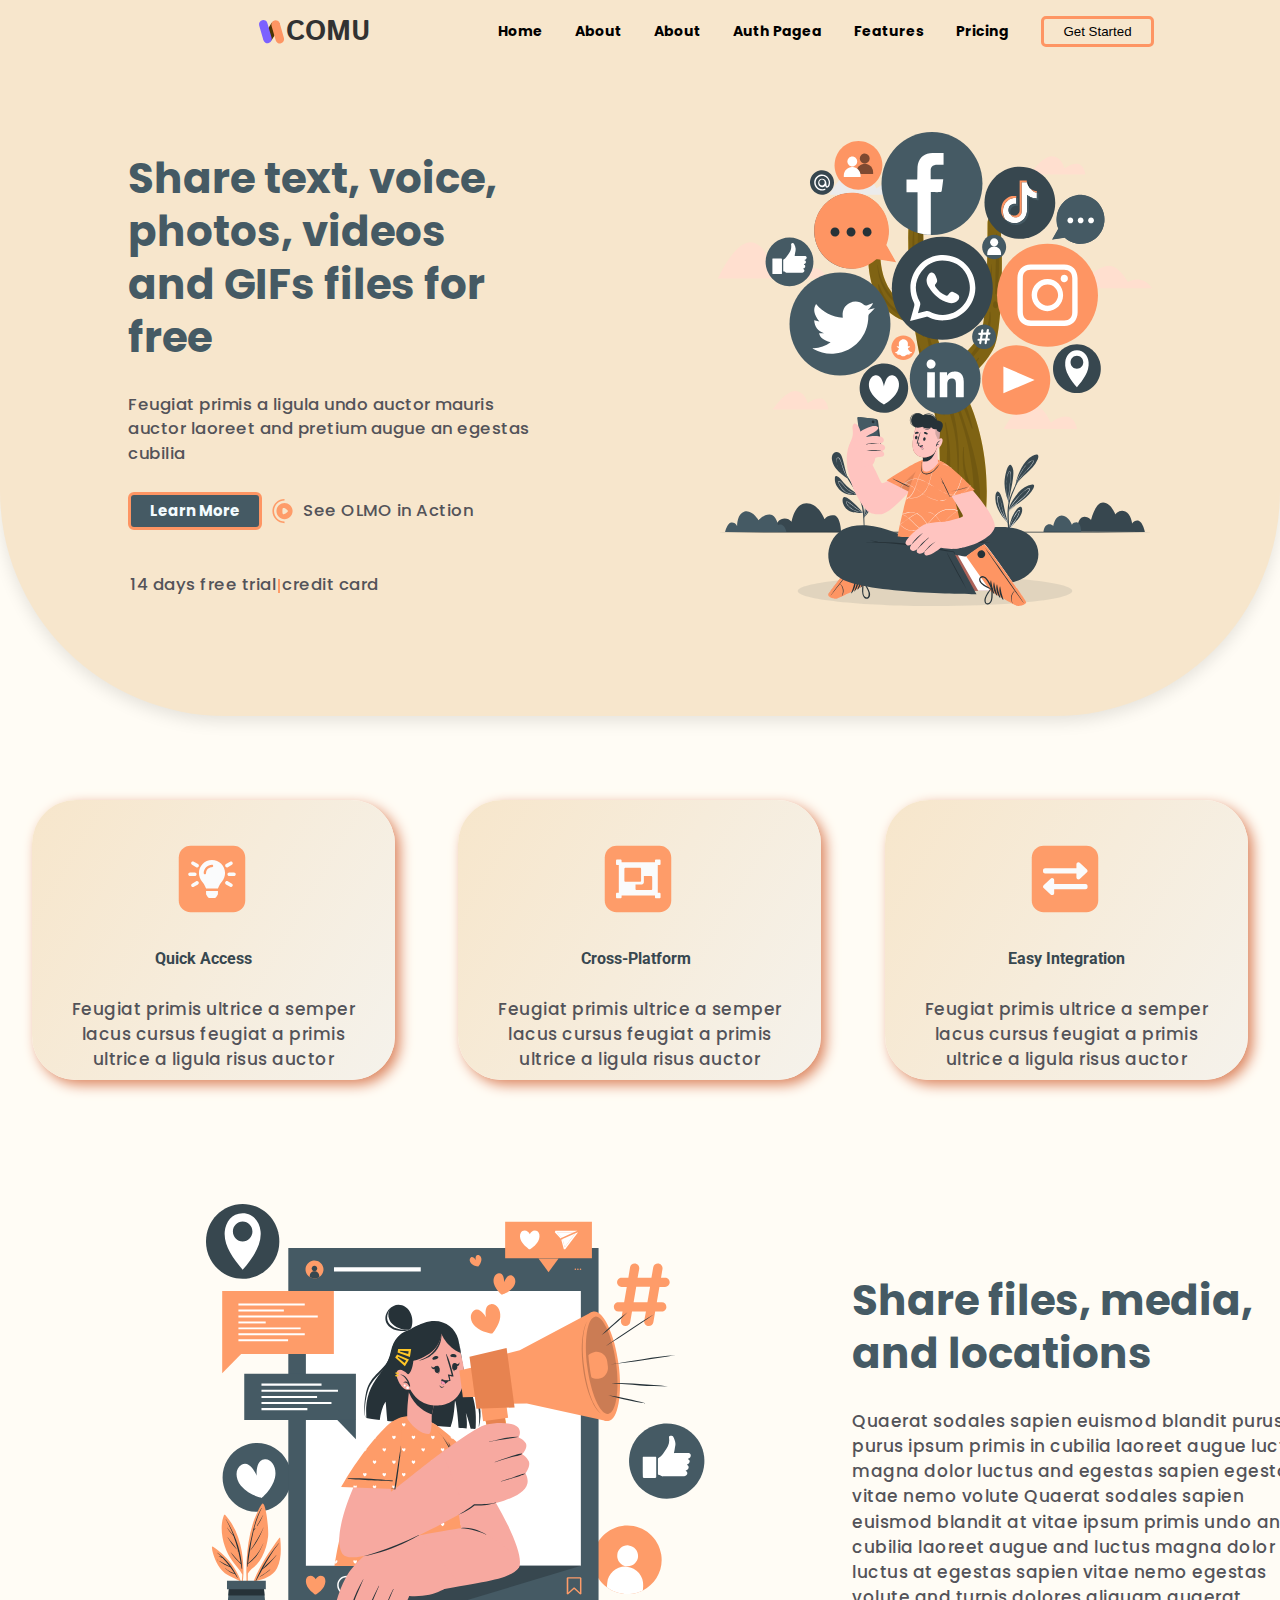
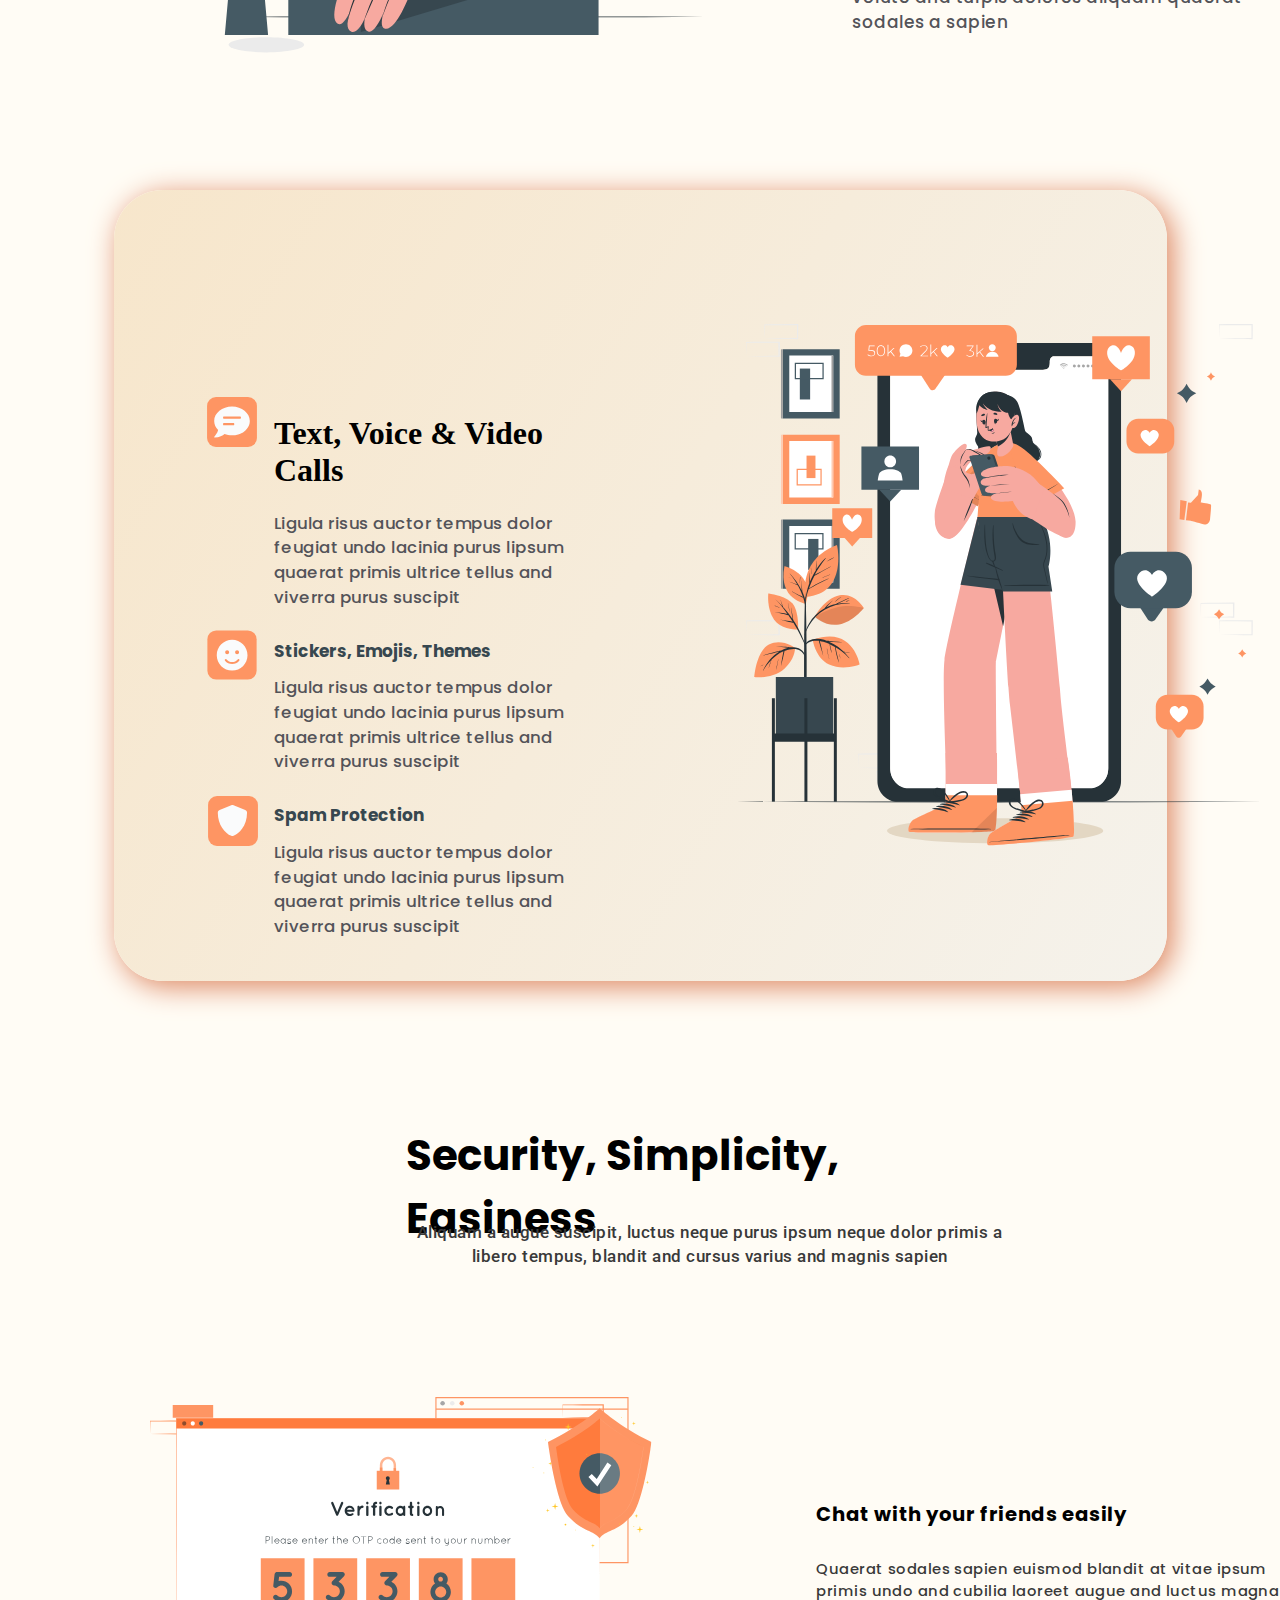
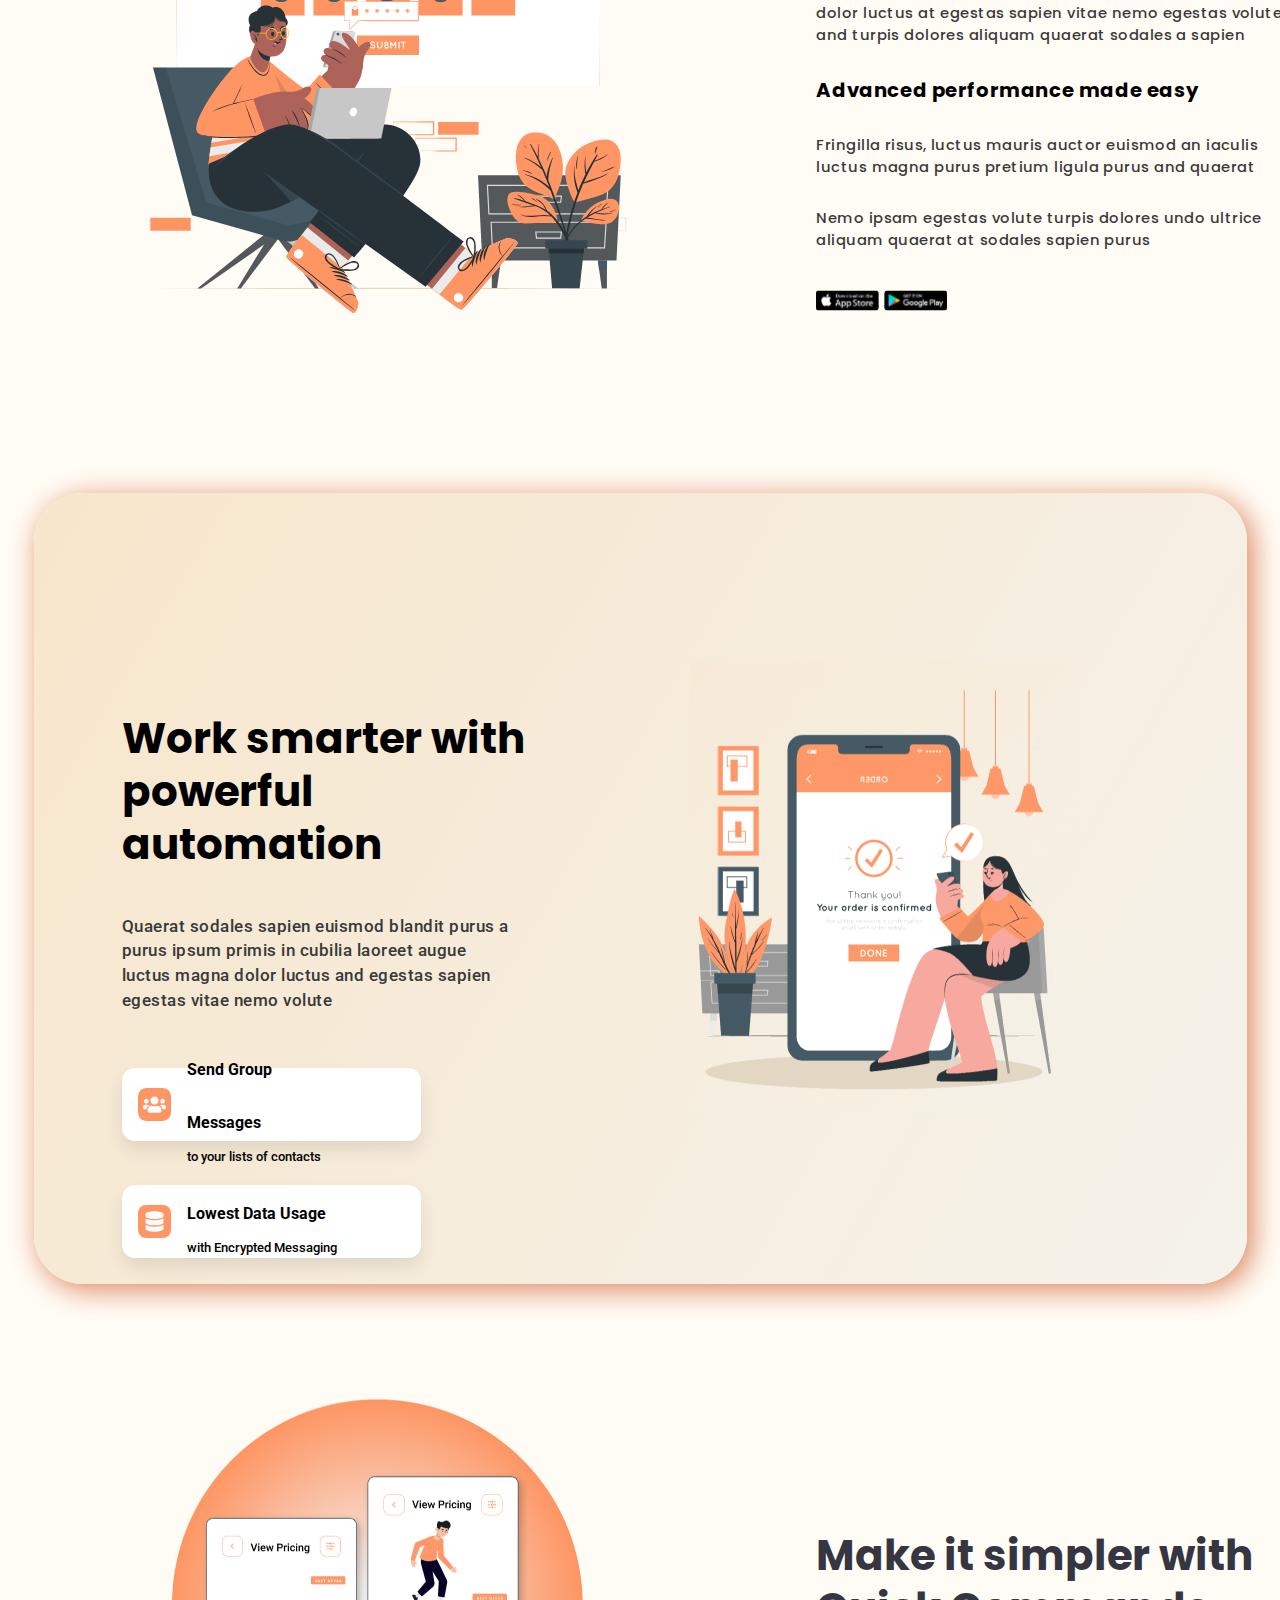
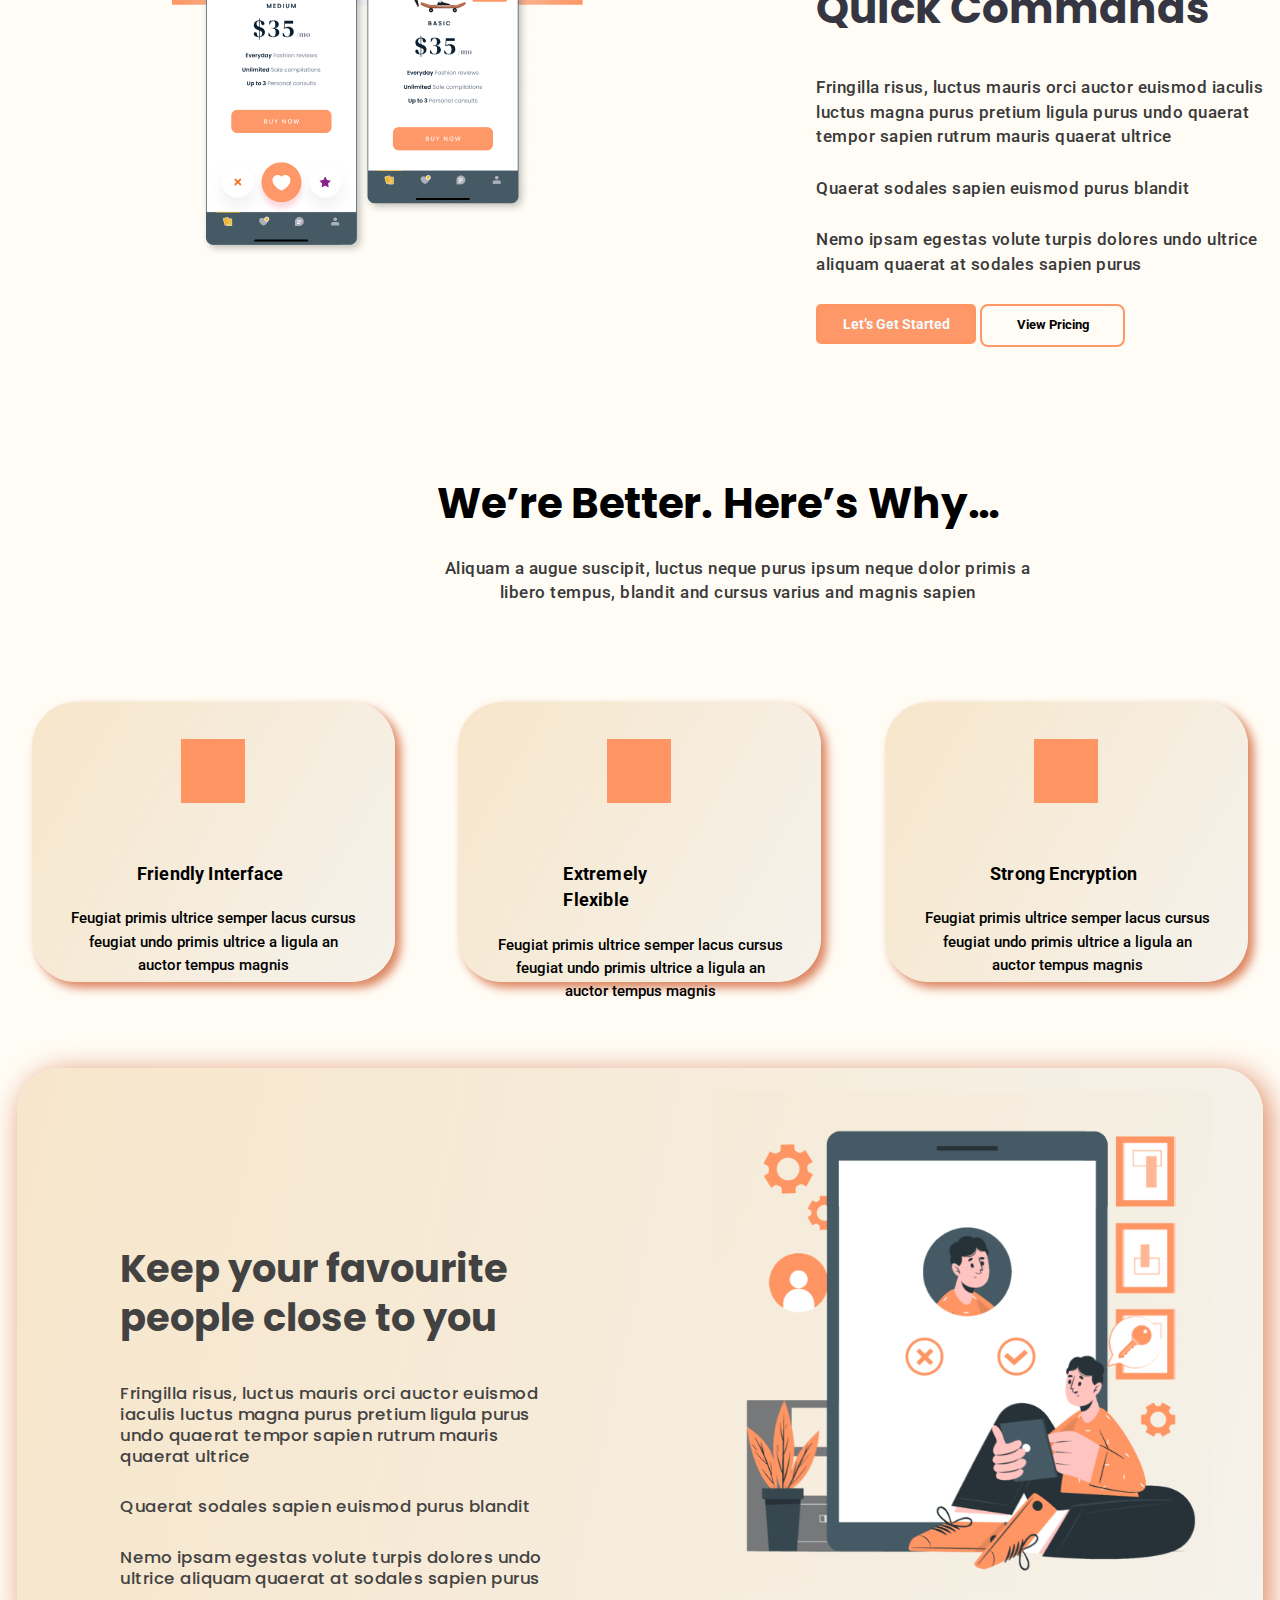
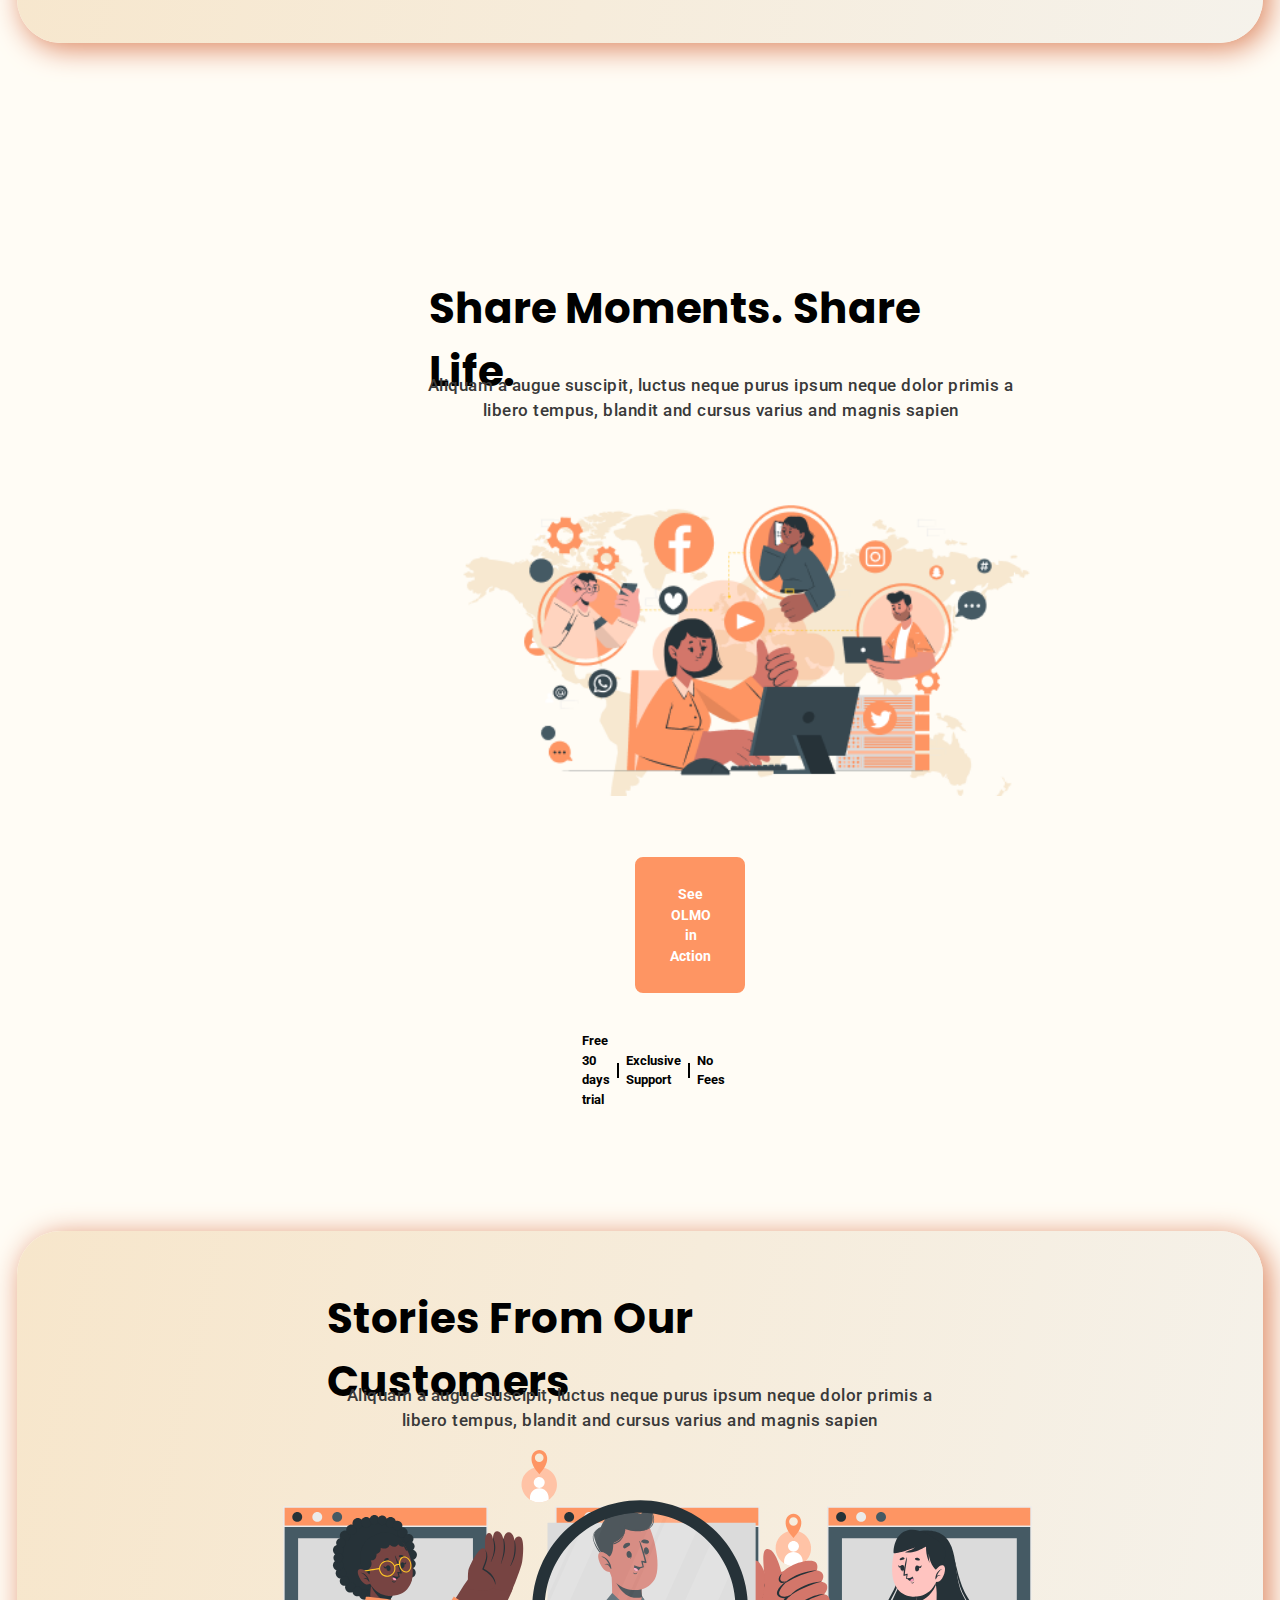
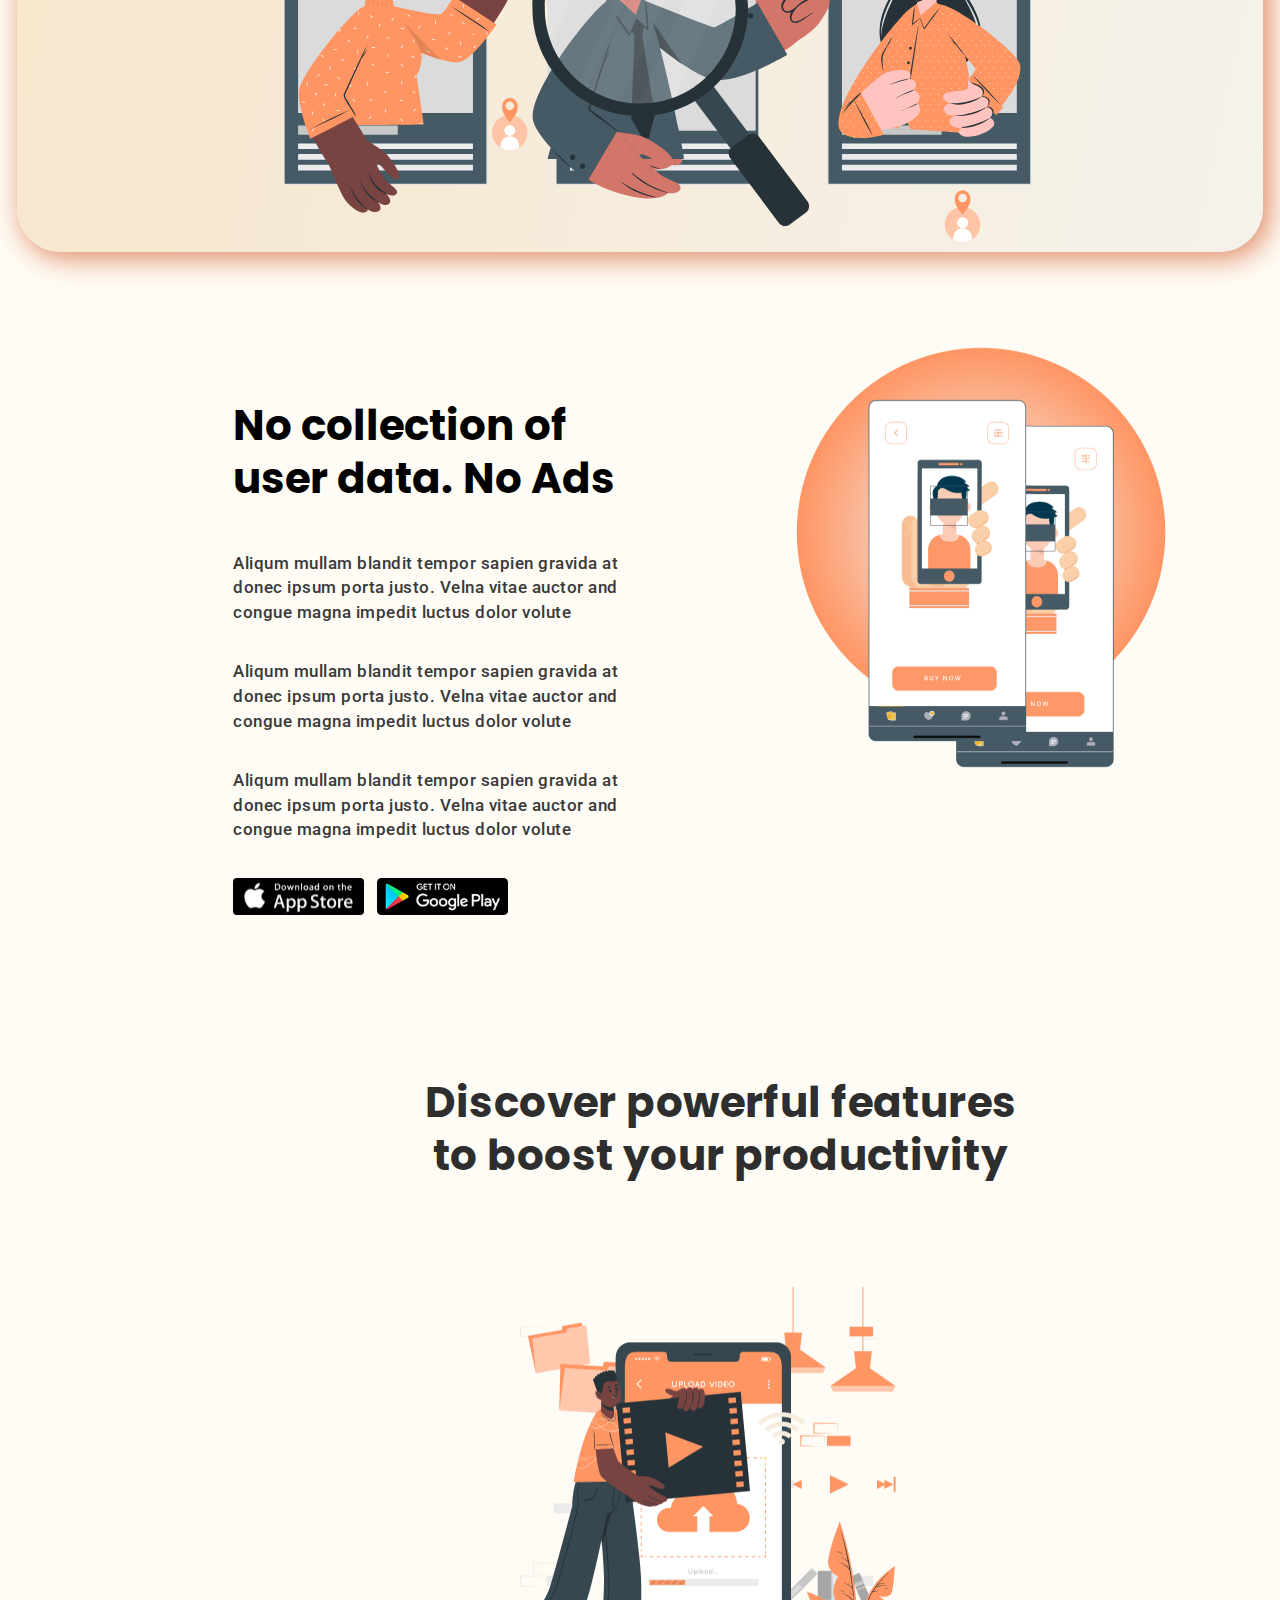
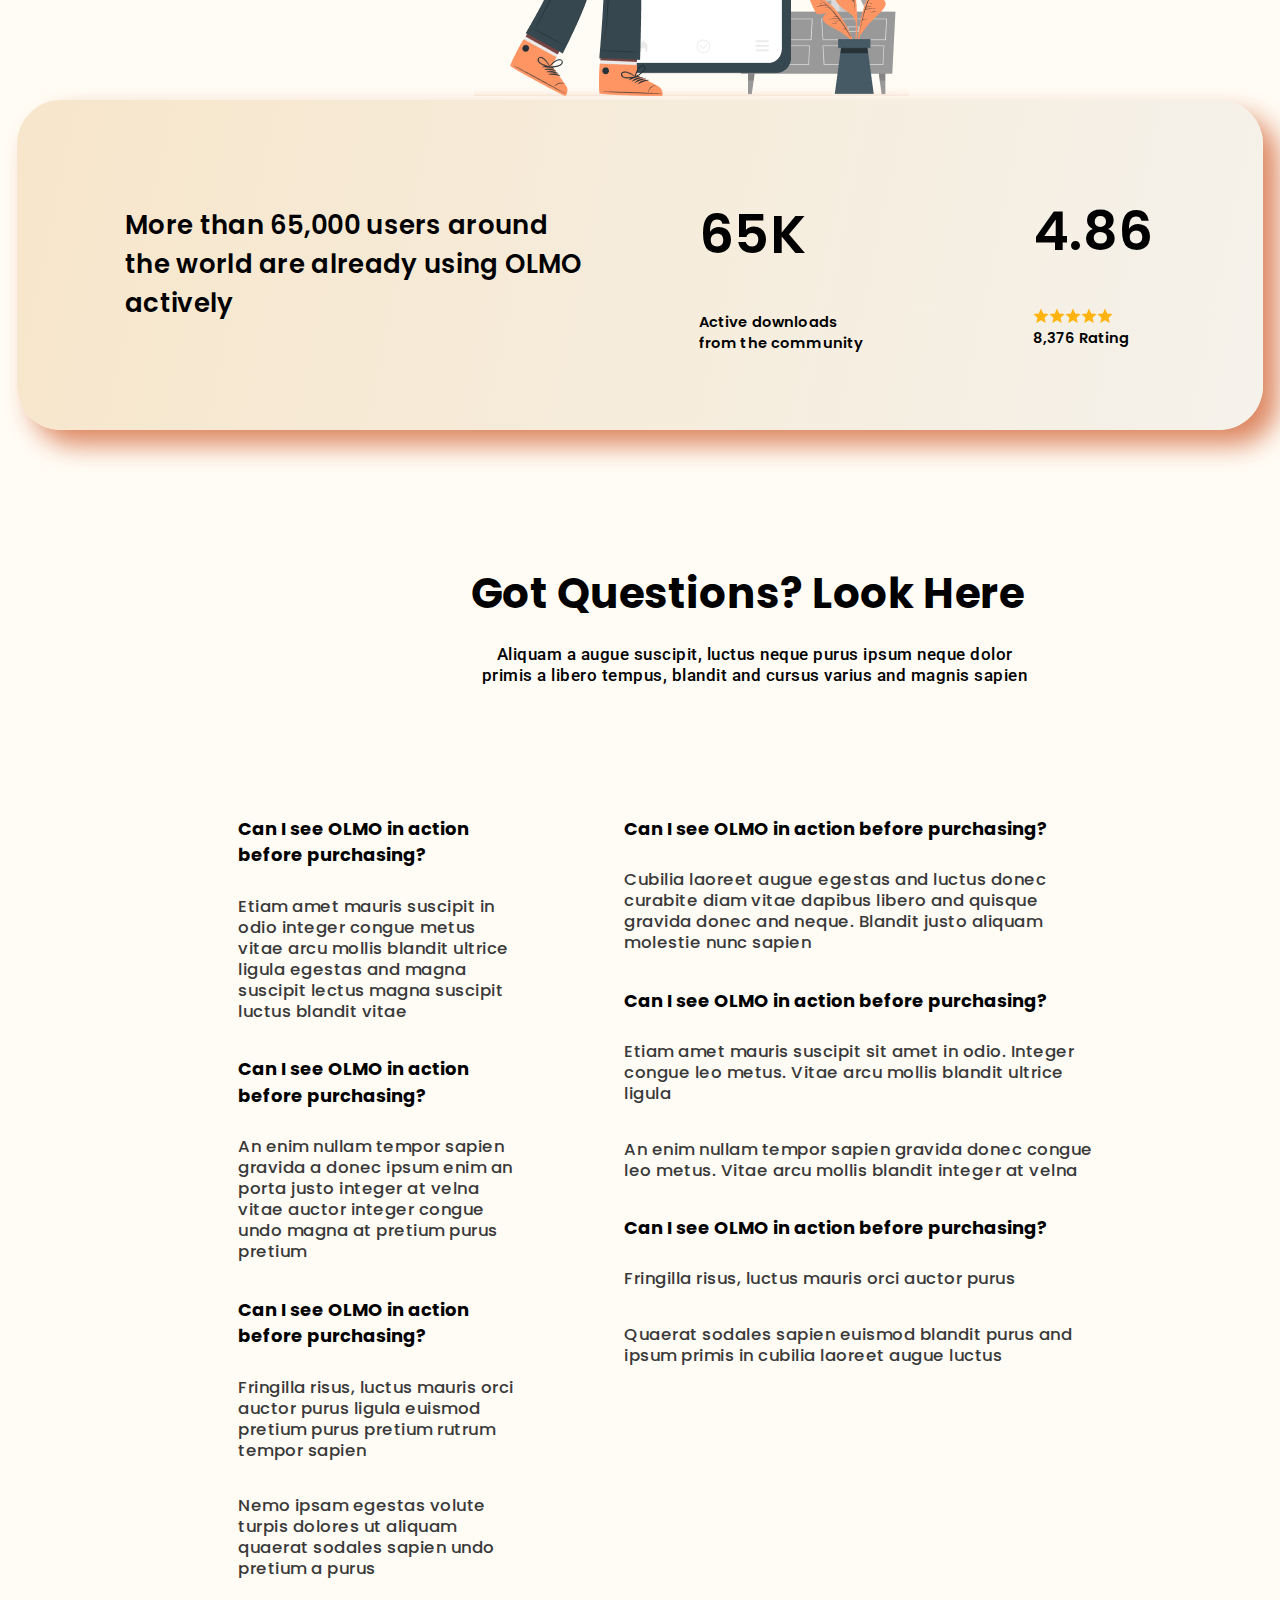
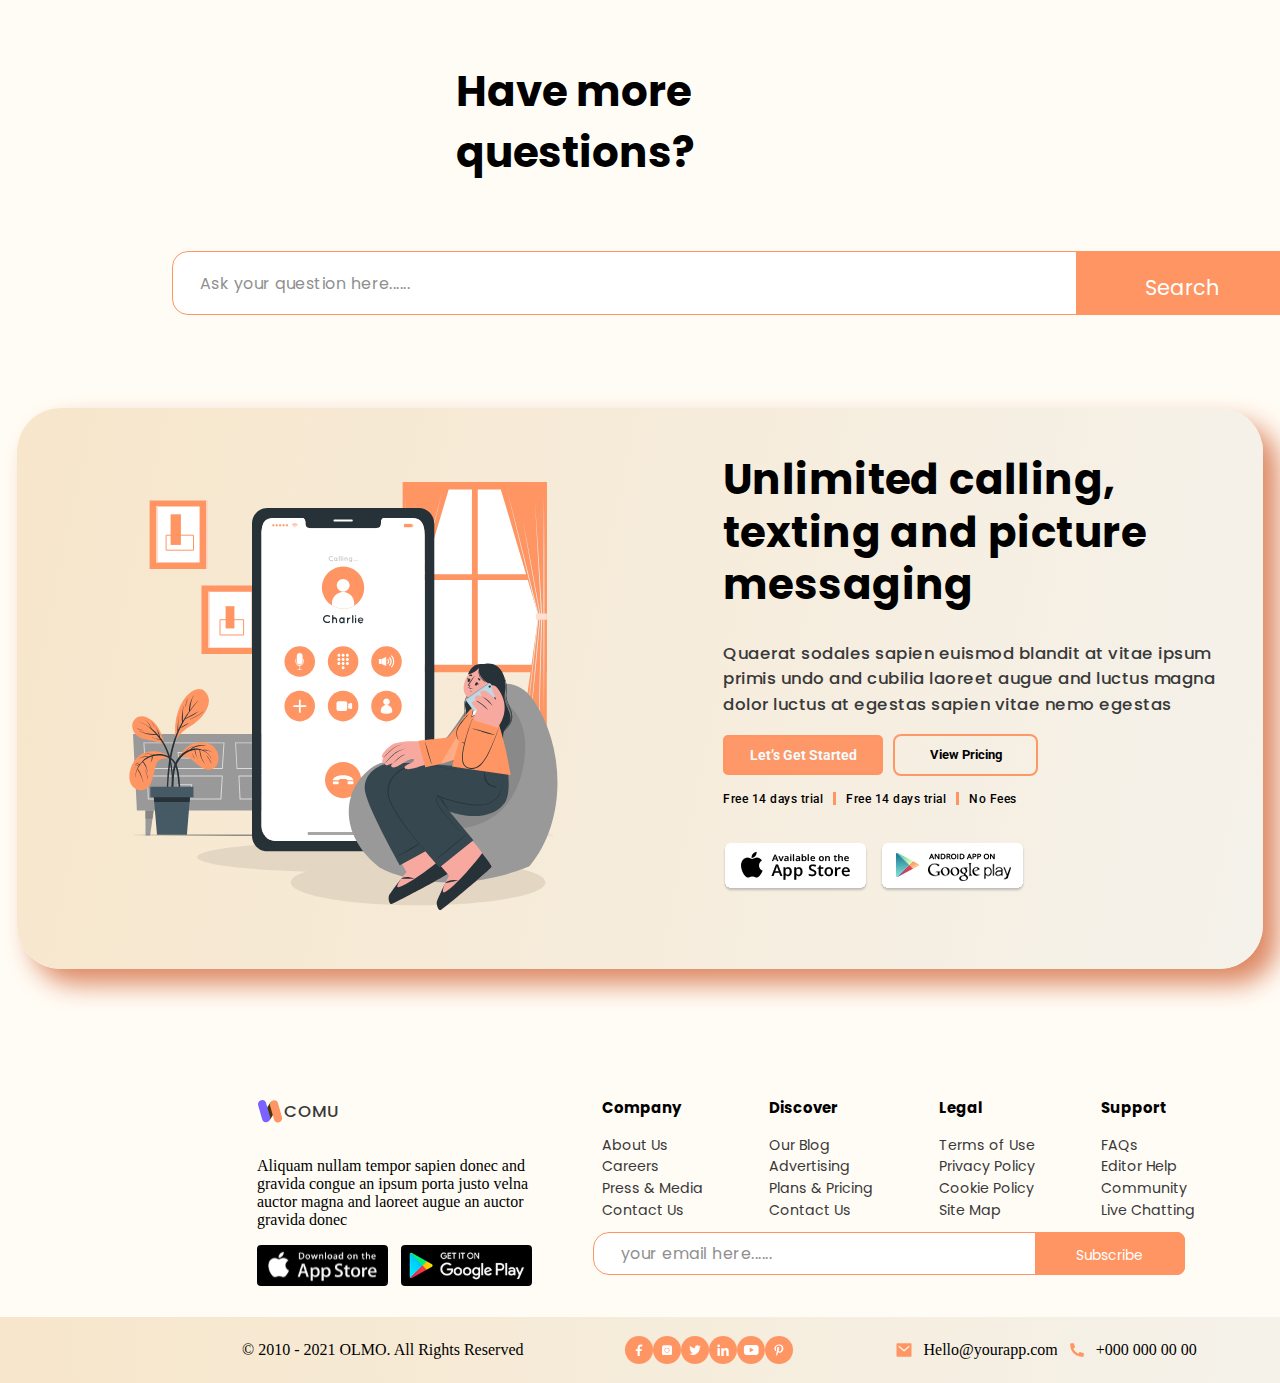
==== commit 30c00fcb: "Html" ====
--- a/index.html
+++ b/index.html
@@ -9,9 +9,6 @@
 <body>
     <div>
         <div class="parent">
-            <!-- Top -->
-            
-
             <div class="top">
                 <div class="logo">
                     <img src="/Images/top-logo.svg">
@@ -31,7 +28,7 @@
             </div>
             <div class="bottom">
                 <div class="bot-left">
-                    <div>Share text, voice, photos, videos and GIFs files for free</div>
+                    <h1>Share text, voice, photos, videos and GIFs files for free</h1>
                     <P>Feugiat primis a ligula undo auctor mauris auctor laoreet and pretium augue an egestas cubilia</P>
                     <div class="bot">
                         <button class="top-button">Learn More</button>
@@ -57,17 +54,17 @@
         <div class="parent-2">
             <div class="sec-1">
                 <img src="/Images/2nd-1.svg">
-                <div class="sec">Quick Access</div>
+                <h1>Quick Access</h1>
                 <P>Feugiat primis ultrice a semper lacus cursus feugiat a primis ultrice a ligula risus auctor</P>
             </div>
             <div class="sec-2">
             <img src="/Images/2nd-2.svg"> 
-            <div class="sec">Cross-Platform</div>
+            <h1>Cross-Platform</h1>
             <p>Feugiat primis ultrice a semper lacus cursus feugiat a primis ultrice a ligula risus auctor</p>
             </div>
             <div class="sec-3">
                 <img src="/Images/2nd-3.svg">
-                <div class="sec">Easy Integration</div>
+                <h1>Easy Integration</h1>
                 <p>Feugiat primis ultrice a semper lacus cursus feugiat a primis ultrice a ligula risus auctor</p>
             </div>
         </div>
@@ -81,13 +78,8 @@
 
                 </div>
                 <div class="three-right">
-                    <div>
-                        Share files, media, and locations
-                    </div>
-                    <p>Quaerat sodales sapien euismod blandit purus a purus ipsum primis in cubilia laoreet augue luctus magna dolor luctus and egestas sapien egestas vitae nemo volute Quaerat sodales sapien euismod blandit at vitae ipsum primis undo and cubilia laoreet augue and luctus magna dolor luctus at egestas sapien vitae nemo egestas volute and turpis dolores aliquam quaerat sodales a sapien
-
-                    </p>
-                    
+                    <h1> Share files, media, and locations </h1>
+                    <p>Quaerat sodales sapien euismod blandit purus a purus ipsum primis in cubilia laoreet augue luctus magna dolor luctus and egestas sapien egestas vitae nemo volute Quaerat sodales sapien euismod blandit at vitae ipsum primis undo and cubilia laoreet augue and luctus magna dolor luctus at egestas sapien vitae nemo egestas volute and turpis dolores aliquam quaerat sodales a sapien</p>
                 </div>
             </div>
 
@@ -99,21 +91,21 @@
                         <div class="four-one">
                             <img src="/Images/4th-l-1.svg" class="f-imgg">
                             <div class="fourrr">
-                                <div>Text, Voice & Video Calls</div>
+                                <h1>Text, Voice & Video Calls</h1>
                                 <span>Ligula risus auctor tempus dolor feugiat undo lacinia purus lipsum quaerat primis ultrice tellus and viverra purus suscipit</span>
                             </div>
                         </div>
                         <div class="four-two">
                             <img src="/Images/4th-l-2.svg" class="f-img">
                             <div class="fourr">
-                                <div>Stickers, Emojis, Themes</div>
+                                <h1>Stickers, Emojis, Themes</h1>
                                 <span>Ligula risus auctor tempus dolor feugiat undo lacinia purus lipsum quaerat primis ultrice tellus and viverra purus suscipit</span>
                             </div>
                         </div>
                         <div class="four-three">
                             <img src="/Images/4th-l-3.svg" class="f-img">
                             <div class="fourr">
-                                <div>Spam Protection</div>
+                                <h1>Spam Protection</h1>
                                 <span >Ligula risus auctor tempus dolor feugiat undo lacinia purus lipsum quaerat primis ultrice tellus and viverra purus suscipit</span>
                             </div>
                         </div>
@@ -129,7 +121,7 @@
 
             <div class="parent-5">
                 <div class="five-top">
-                    <div>Security, Simplicity, Easiness</div>
+                    <h1>Security, Simplicity, Easiness</h1>
                     <p>Aliquam a augue suscipit, luctus neque purus ipsum neque dolor primis a libero tempus, blandit and cursus varius and magnis sapien</p>
 
                 </div>
@@ -139,9 +131,9 @@
 
                     </div>
                     <div class="five-right">
-                        <div>Chat with your friends easily</div>
+                        <h1>Chat with your friends easily</h1>
                         <p>Quaerat sodales sapien euismod blandit at vitae ipsum primis undo and cubilia laoreet augue and luctus magna dolor luctus at egestas sapien vitae nemo egestas volute and turpis dolores aliquam quaerat sodales a sapien</p>
-                        <div>Advanced performance made easy</div>
+                        <h1>Advanced performance made easy</h1>
                         <p>Fringilla risus, luctus mauris auctor euismod an iaculis luctus magna purus pretium ligula purus and quaerat</p>
                         <p>Nemo ipsam egestas volute turpis dolores undo ultrice aliquam quaerat at sodales sapien purus</p>
                         <img src="/Images/5th-r.svg">
@@ -154,22 +146,22 @@
             <div class="parent-6">
                 <div class="six-child">
                     <div class="six-left">
-                        <div class="sixx">Work smarter with powerful automation</div>
+                        <h1>Work smarter with powerful automation</h1>
                         <p class="sixx-p">Quaerat sodales sapien euismod blandit purus a purus ipsum primis in cubilia laoreet augue luctus magna dolor luctus and egestas sapien egestas vitae nemo volute</p>
                         <div class="sixx-out">
                             <div class="six-out">
                                 <img src="/Images/six-l-1.svg">
-                                <div><label>Send Group Messages</label>
+                                <h1><label>Send Group Messages</label>
                                     <p>to your lists of contacts</p>
-                                </div>
+                                </h1>
                             </div>
                         </div>
                         <div class="sixx-out">
                             <div class="six-out">
                                 <img src="/Images/six-l-2.svg">
-                                <div><label>Lowest Data Usage</label>
+                                <h1><label>Lowest Data Usage</label>
                                     <p>with Encrypted Messaging</p>
-                                </div>
+                                </h1>
                             </div>
                         </div>        
                     </div>
@@ -187,7 +179,7 @@
                     <img src="/Images/7.png">
                 </div>
                 <div class="sev-right">
-                    <div>Make it simpler with Quick Commands</div>
+                    <h1>Make it simpler with Quick Commands</h1>
                     <p>Fringilla risus, luctus mauris orci auctor euismod iaculis luctus magna purus pretium ligula purus undo quaerat tempor sapien rutrum mauris quaerat ultrice</p>
                     <p>Quaerat sodales sapien euismod purus blandit</p>
                     <p>Nemo ipsam egestas volute turpis dolores undo ultrice aliquam quaerat at sodales sapien purus</p>
@@ -204,28 +196,28 @@
 
             <div class="parent-8">
                 <div class="eight-top">
-                    <div>We’re Better. Here’s Why…</div>
+                    <h1>We’re Better. Here’s Why…</h1>
                     <p>Aliquam a augue suscipit, luctus neque purus ipsum neque dolor primis a libero tempus, blandit and cursus varius and magnis sapien</p>
                 </div>
                 <div class="eight-main">
                     <div class="eight">
                         <div class="eight-left">
                             <img src="/Images/8.svg">
-                            <div>Friendly Interface</div>
+                            <h1>Friendly Interface</h1>
                             <p>Feugiat primis ultrice semper lacus cursus feugiat undo primis ultrice a ligula an auctor tempus magnis</p>
                         </div>
                     </div>
                     <div class="eight">
                         <div class="eight-middle">
                             <img src="/Images/8.svg">
-                            <div>Extremely Flexible</div>
+                            <h1>Extremely Flexible</h1>
                             <p>Feugiat primis ultrice semper lacus cursus feugiat undo primis ultrice a ligula an auctor tempus magnis</p>
                         </div>
                     </div>
                     <div class="eight">
                         <div class="eight-right">
                             <img src="/Images/8.svg">
-                            <div>Strong Encryption</div>
+                            <h1>Strong Encryption</h1>
                             <p>Feugiat primis ultrice semper lacus cursus feugiat undo primis ultrice a ligula an auctor tempus magnis</p>
                         </div>
                     </div> 
@@ -236,7 +228,7 @@
                 <div class="nine-main">
                     <div class="nine">
                         <div class="nine-left">
-                            <div>Keep your favourite people close to you</div>
+                            <h1>Keep your favourite people close to you</h1>
                             <p>Fringilla risus, luctus mauris orci auctor euismod iaculis luctus magna purus pretium ligula purus undo quaerat tempor sapien rutrum mauris quaerat ultrice</p>
                             <p>Quaerat sodales sapien euismod purus blandit</p>
                             <p>Nemo ipsam egestas volute turpis dolores undo ultrice aliquam quaerat at sodales sapien purus</p>
@@ -251,7 +243,7 @@
 
             <div class="parent-10">
                 <div class="ten-top">
-                    <div>Share Moments. Share Life.</div>
+                    <h1>Share Moments. Share Life.</h1>
                     <p>Aliquam a augue suscipit, luctus neque purus ipsum neque dolor primis a libero tempus, blandit and cursus varius and magnis sapien</p>
                 </div>
                 <div class="ten-bottom">
@@ -273,13 +265,12 @@
             <div class="parent-11">
                 <div class="ele-child">
                     <div class="ele-top">
-                        <div>Stories From Our Customers</div>
+                        <h1>Stories From Our Customers</h1>
                         <p>Aliquam a augue suscipit, luctus neque purus ipsum neque dolor primis a libero tempus, blandit and cursus varius and magnis sapien</p>
 
                     </div>
                     <div class="ele-bottom">
                         <img src="/Images/11.svg">
-
                     </div>
                 </div>
             </div>
@@ -288,7 +279,7 @@
 
             <div class="parent-12">
                 <div class="twe-left">
-                    <div>No collection of user data. No Ads</div>
+                    <h1>No collection of user data. No Ads</h1>
                     <p>Aliqum mullam blandit tempor sapien gravida at donec ipsum porta justo. Velna vitae auctor and congue magna impedit luctus dolor volute</p>
                     <p>Aliqum mullam blandit tempor sapien gravida at donec ipsum porta justo. Velna vitae auctor and congue magna impedit luctus dolor volute</p>
                     <p>Aliqum mullam blandit tempor sapien gravida at donec ipsum porta justo. Velna vitae auctor and congue magna impedit luctus dolor volute</p>
@@ -307,7 +298,7 @@
 
             <div class="parent-13">
                 <div class="thir-top">
-                    <div>Discover powerful features to boost your productivity</div>
+                    <h1>Discover powerful features to boost your productivity</h1>
                 </div>
            
 
@@ -318,14 +309,14 @@
                 <div class="thir-bottom">
                     <div class="thir-bot">
                         <div class="thir-bot-1">
-                            <div>More than 65,000 users around the world are already using OLMO actively</div>
+                            <h1>More than 65,000 users around the world are already using OLMO actively</h1>
                         </div>
                         <div class="thir-bot-2">
-                            <div>65K</div>
+                            <h1>65K</h1>
                             <p>Active downloads<br>from the community</p>
                         </div>
                         <div class="thir-bot-3">
-                            <div>4.86</div>
+                            <h1>4.86</h1>
                             <img src="/Images/13-star.svg"><img src="/Images/13-star.svg"><img src="/Images/13-star.svg"><img src="/Images/13-star.svg"><img src="/Images/13-star.svg"><br>
                             <span>8,376 Rating</span>
                         </div>                  
@@ -337,35 +328,35 @@
 
             <div class="parent-14">
                 <div class="foteen-top">
-                    <div>Got Questions? Look Here</div>
+                    <h1>Got Questions? Look Here</h1>
                     <p>Aliquam a augue suscipit, luctus neque purus ipsum neque dolor primis a libero tempus, blandit and cursus varius and magnis sapien</p>
                 </div>
 
                 <div class="foteen">
                     <div class="foteen-left">
-                        <div>Can I see OLMO in action before purchasing?</div>
+                        <h1>Can I see OLMO in action before purchasing?</h1>
                         <p>Etiam amet mauris suscipit in odio integer congue metus vitae arcu mollis blandit ultrice ligula egestas and magna suscipit lectus magna suscipit luctus blandit vitae</p>
-                        <div>Can I see OLMO in action before purchasing?</div>
+                        <h1>Can I see OLMO in action before purchasing?</h1>
                         <p>An enim nullam tempor sapien gravida a donec ipsum enim an porta justo integer at velna vitae auctor integer congue undo magna at pretium purus pretium</p>
-                        <div>Can I see OLMO in action before purchasing?</div>
+                        <h1>Can I see OLMO in action before purchasing?</h1>
                         <p>Fringilla risus, luctus mauris orci auctor purus ligula euismod pretium purus pretium rutrum tempor sapien</p>
                         <p>Nemo ipsam egestas volute turpis dolores ut aliquam quaerat sodales sapien undo pretium a purus</p>
                     </div>
 
                     <div class="foteen-right">
-                        <div>Can I see OLMO in action before purchasing?</div>
+                        <h1>Can I see OLMO in action before purchasing?</h1>
                         <p>Cubilia laoreet augue egestas and luctus donec curabite diam vitae dapibus libero and quisque gravida donec and neque. Blandit justo aliquam molestie nunc sapien</p>
-                        <div>Can I see OLMO in action before purchasing?</div>
+                        <h1>Can I see OLMO in action before purchasing?</h1>
                         <p>Etiam amet mauris suscipit sit amet in odio. Integer congue leo metus. Vitae arcu mollis blandit ultrice ligula</p>
                         <p>An enim nullam tempor sapien gravida donec congue leo metus. Vitae arcu mollis blandit integer at velna</p>
-                        <div>Can I see OLMO in action before purchasing?</div>
+                        <h1>Can I see OLMO in action before purchasing?</h1>
                         <p>Fringilla risus, luctus mauris orci auctor purus</p>
                         <p>Quaerat sodales sapien euismod blandit purus and ipsum primis in cubilia laoreet augue luctus</p>
                     </div>
                 </div>
 
                 <div class="foteen-bottom">
-                    <div>Have more questions?</div>
+                    <h1>Have more questions?</h1>
                 </div>
 
                     <div class="fourteen">
@@ -384,7 +375,7 @@
                         <img src="/Images/15.svg">
                     </div>
                     <div class="fif-right">
-                        <div>Unlimited calling, texting and picture messaging</div>
+                        <h1>Unlimited calling, texting and picture messaging</h1>
                         <p>Quaerat sodales sapien euismod blandit at vitae ipsum primis undo and cubilia laoreet augue and luctus magna dolor luctus at egestas sapien vitae nemo egestas</p>
                         <div class="fif-bot-1">
                             <button class="bt-1">Let’s Get Started</button>
--- a/home.css
+++ b/home.css
@@ -33,9 +33,6 @@
     color: #000;
 }
 
-/* .top-list ul a:hover{
-    text-decoration: underline;
-} */
 
 .top-list ul a::after{
     content:" ";
@@ -111,7 +108,7 @@
 }
 
 
-.bottom div{
+.bottom h1{
     color: #455A64;
     font-family: Poppins;
     font-size: 42px;
@@ -164,8 +161,8 @@
 
 .bot-left{
     width: 449px;
-
-}
+}
+
 
 .bot img{
     width: 21px;
@@ -222,8 +219,8 @@
     padding: 41px 142px 15px;
 }
 
-.sec{
-    padding:0px 123px 10px;
+.sec-1 h1,.sec-2 h1,.sec-3 h1{
+    padding:0px 123px 0px;
     color:#37474F;
     font-family: Roboto;
     font-size: 16px;
@@ -255,7 +252,7 @@
     padding: 124px 0px 0px 206px;
 }
 
-.three-right div{
+.three-right h1{
     color: #455A64;
     font-family: Poppins;
     font-size: 42px;
@@ -333,7 +330,7 @@
     letter-spacing: 0.5px;
 }
 
-.fourr div{
+.fourr h1{
     color: #37474F;
     font-family: Poppins;
     font-size: 17px;
@@ -374,7 +371,7 @@
 
 
 
-.five-top div{
+.five-top h1{
     width: 627px;
     height: 58px;
     flex-shrink: 0;
@@ -410,7 +407,7 @@
     display: flex;
 }
 
-.five-right div{
+.five-right h1{
     color: #000;
     font-family: Poppins;
     font-size: 19.705px;
@@ -463,7 +460,7 @@
     align-items: center;
 }
 
-.sixx{
+.six-left h1{
     width: 459px;
     color: #000;
     font-family: Poppins;
@@ -501,8 +498,8 @@
     padding: 20px 16px 20px 16px;
 }
 
-.six-out div{
-    padding: 13px 75px 17px 0px;
+.six-out h1{
+    padding: 0px 75px 0px 0px;
 }
 
 .six-out label{
@@ -518,7 +515,7 @@
     font-family: Roboto;
     font-size: 12.736px;
     font-weight: 500;
-    line-height: 153.2%; /* 22.575px */
+    line-height: 53.2%;
 }
 
 .sixx-out{
@@ -547,7 +544,7 @@
 }
 
 
-.sev-right div{
+.sev-right h1{
     width: 459px;
     height: 103px;
     flex-shrink: 0;
@@ -559,7 +556,9 @@
     padding: 218px 114px 15px 114px;
     
 }
-
+.sev{
+   padding-left:114px;
+}
 .sev-right p{
     width: 449px;
     color: #393939;
@@ -603,10 +602,7 @@
     padding: 0px 114px 0px 160px;
 }
 
-
-
-
-.eight-top div{
+.eight-top h1{
     width: 566px;
     height: 57px;
     flex-shrink: 0;
@@ -650,7 +646,7 @@
 }
 
 
-.eight-left div,.eight-middle div,.eight-right div{
+.eight-left h1,.eight-middle h1,.eight-right h1{
     color: #000;
     font-family: Roboto;
     font-size: 17.864px;
@@ -692,7 +688,7 @@
     box-shadow: 5.54px 5.54px 28.8px 0px #DD8762;
 }
 
-.nine-left div{
+.nine-left h1{
     width: 459px;
     color: #424242;
     font-family: Poppins;
@@ -729,7 +725,7 @@
 
 
 
-.ten-top div{
+.ten-top h1{
     width: 582px;
     height: 54px;
     flex-shrink: 0;
@@ -827,7 +823,7 @@
     box-shadow: 5.54px 5.54px 28.8px 0px #DD8762;
 }
 
-.ele-top div{
+.ele-top h1{
     width: 618px;
     height: 54px;
     flex-shrink: 0;
@@ -838,7 +834,7 @@
     font-weight: 700;
     line-height: normal;
     letter-spacing: 0.42px;
-    padding: 38px 310px 15px;
+    padding: 28px 310px 15px;
 }
 
 .ele-top p{
@@ -851,7 +847,7 @@
     font-weight: 500;
     line-height: 148.2%; /* 24.705px */
     letter-spacing: 0.5px;
-    padding: 0px 310px 25px;
+    padding: 0px 310px 0px;
 }
 
 .ele-bottom img{
@@ -867,7 +863,7 @@
     align-items: center;
 }
 
-.twe-left div{
+.twe-left h1{
     color: #000;
     font-family: Poppins;
     font-size: 42px;
@@ -911,7 +907,7 @@
 
 
 
-.thir-top{
+.thir-top h1{
     width: 641px;
     color: #2E2E2E;
     text-align: center;
@@ -941,9 +937,10 @@
     display: flex;
     align-items: center;
     padding-top: 66px;
-}
-
-.thir-bot-1{
+    justify-content: center;
+}
+
+.thir-bot-1 h1{
     color: #000;
     font-family: Poppins;
     font-size: 25.946px;
@@ -953,7 +950,7 @@
     padding: 0px 109px 66px 155px;
 }
 
-.thir-bot-2 div{
+.thir-bot-2 h1{
     color: #000;
     font-family: Poppins;
     font-size: 53.903px;
@@ -980,7 +977,7 @@
     padding: 36px 156px 127px 0px;
 }
 
-.thir-bot-3 div{
+.thir-bot-3 h1{
     color: #000;
     font-family: Poppins;
     font-size: 53.903px;
@@ -1015,7 +1012,7 @@
 .foteen-top{
     padding: 0px 471px 101px;
 }
-.foteen-top div{
+.foteen-top h1{
     width: 554px;
     height: 54px;
     flex-shrink: 0;
@@ -1041,7 +1038,7 @@
     padding: 0px 99px 19px 238px;
 }
 
-.foteen-left div{
+.foteen-left h1{
     color: #000;
     font-family: Poppins;
     font-size: 17.977px;
@@ -1065,7 +1062,7 @@
     width: 524px;
 }
 
-.foteen-right div{
+.foteen-right h1{
     color: #000;
     font-family: Poppins;
     font-size: 17.977px;
@@ -1085,7 +1082,7 @@
     padding-bottom: 18px;
 }
 
-.foteen-bottom div{
+.foteen-bottom h1{
     color: #000;
     font-family: Poppins;
     font-size: 42px;
@@ -1170,7 +1167,7 @@
     padding: 78px 164px 58px 111px;
 }
 
-.fif-right div{
+.fif-right h1{
     color: #000;
 font-family: Poppins;
 font-size: 42px;
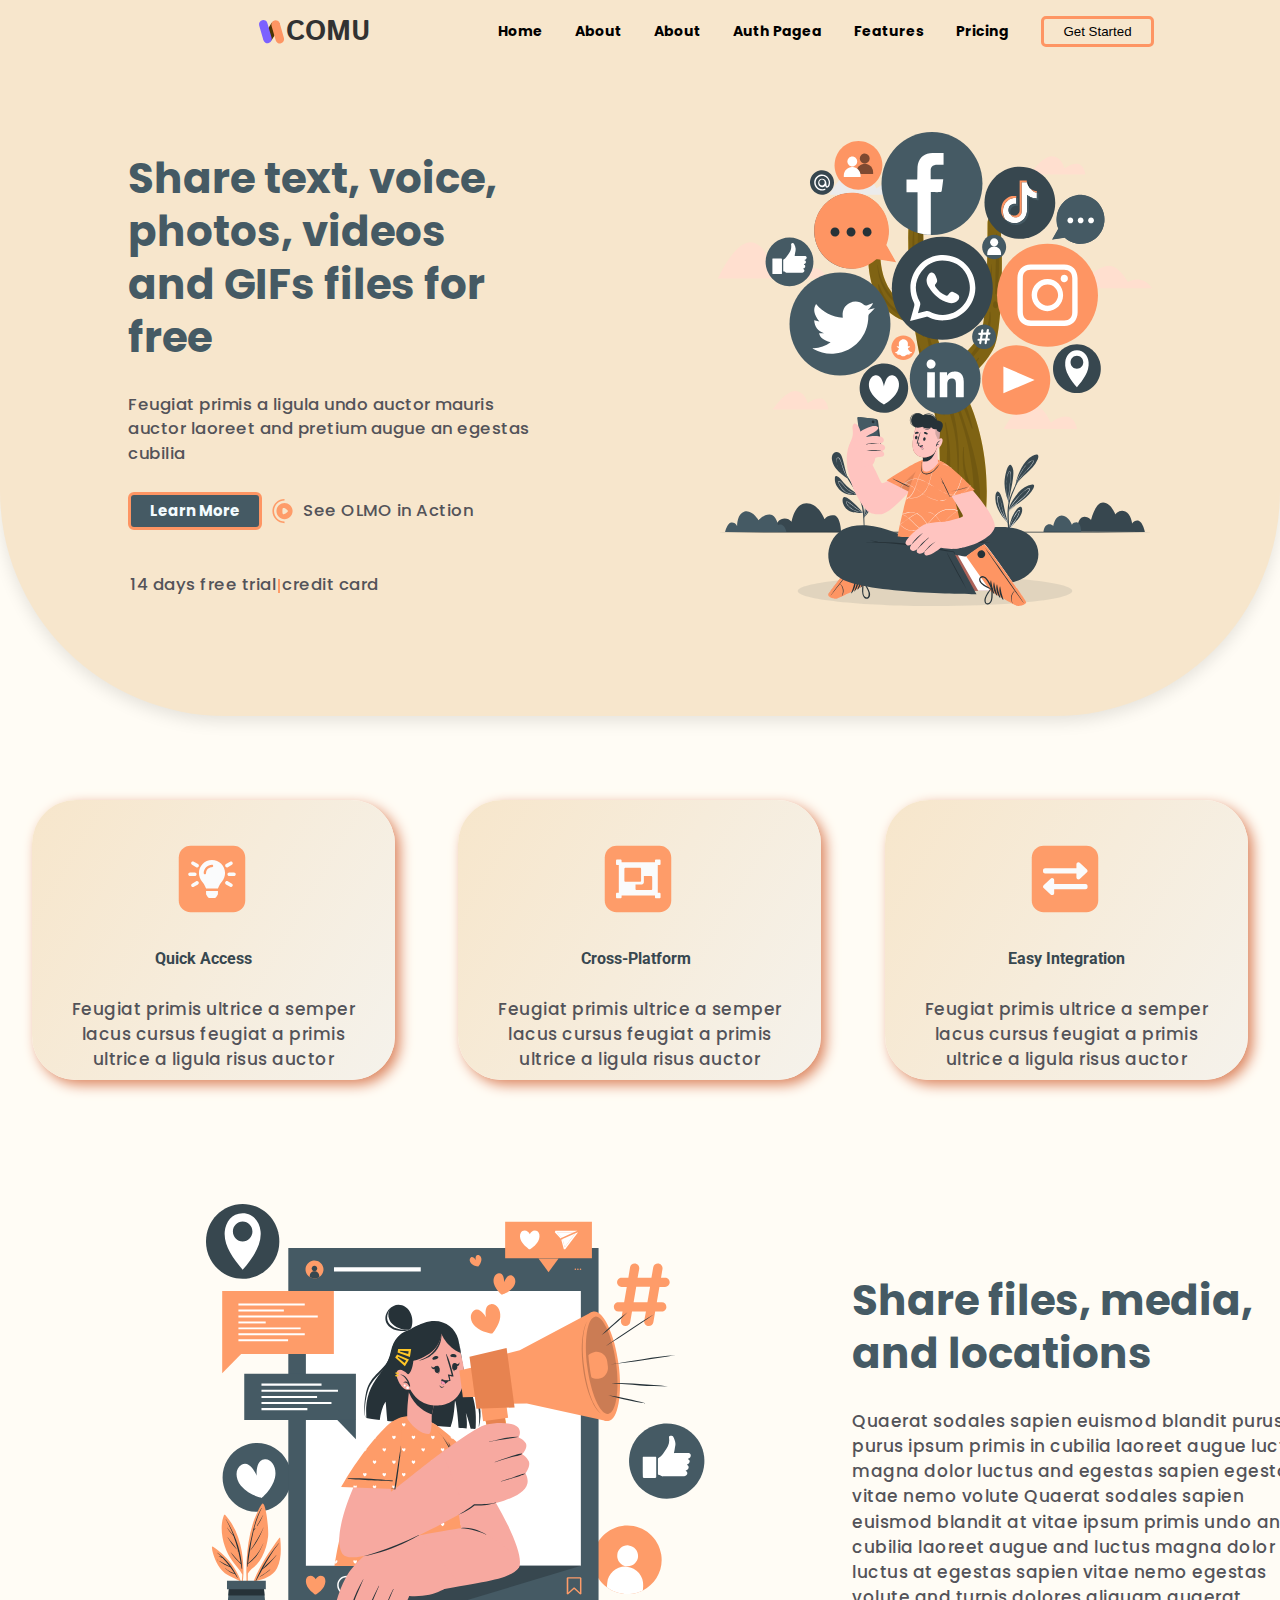
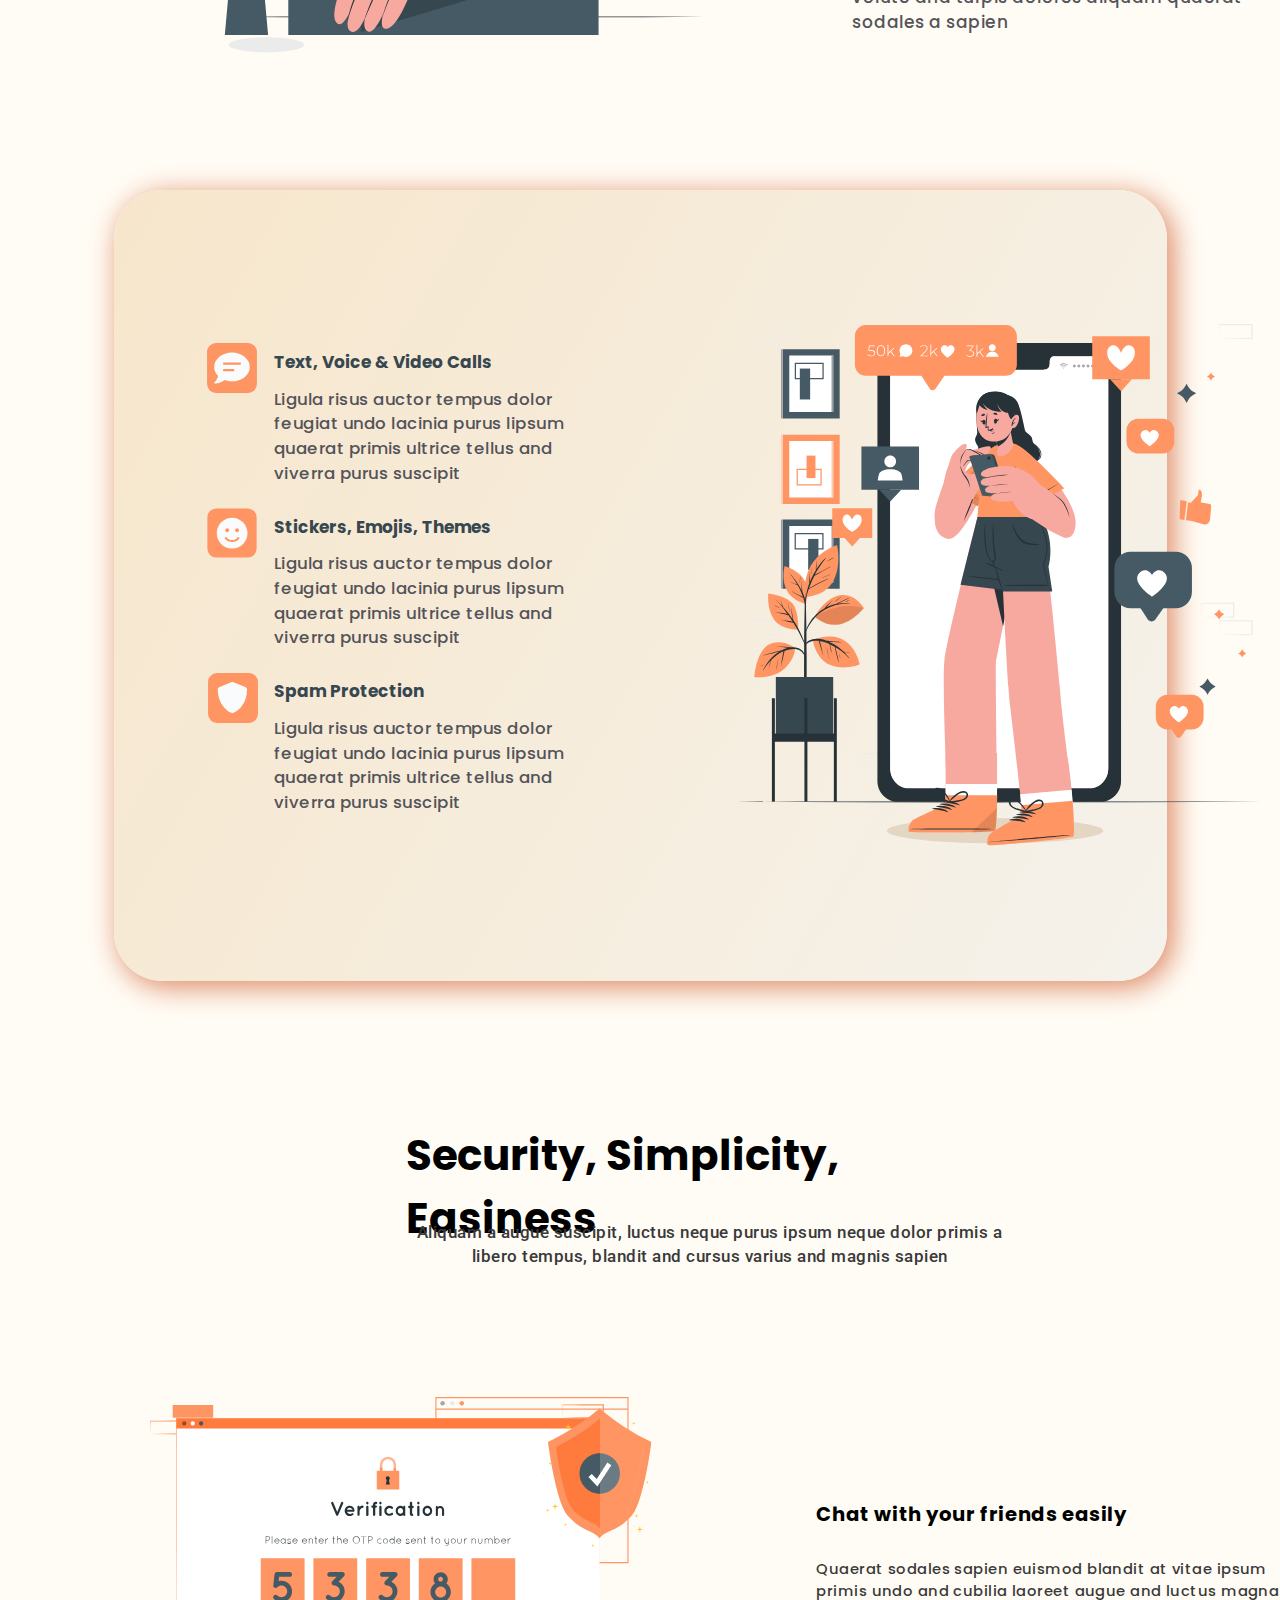
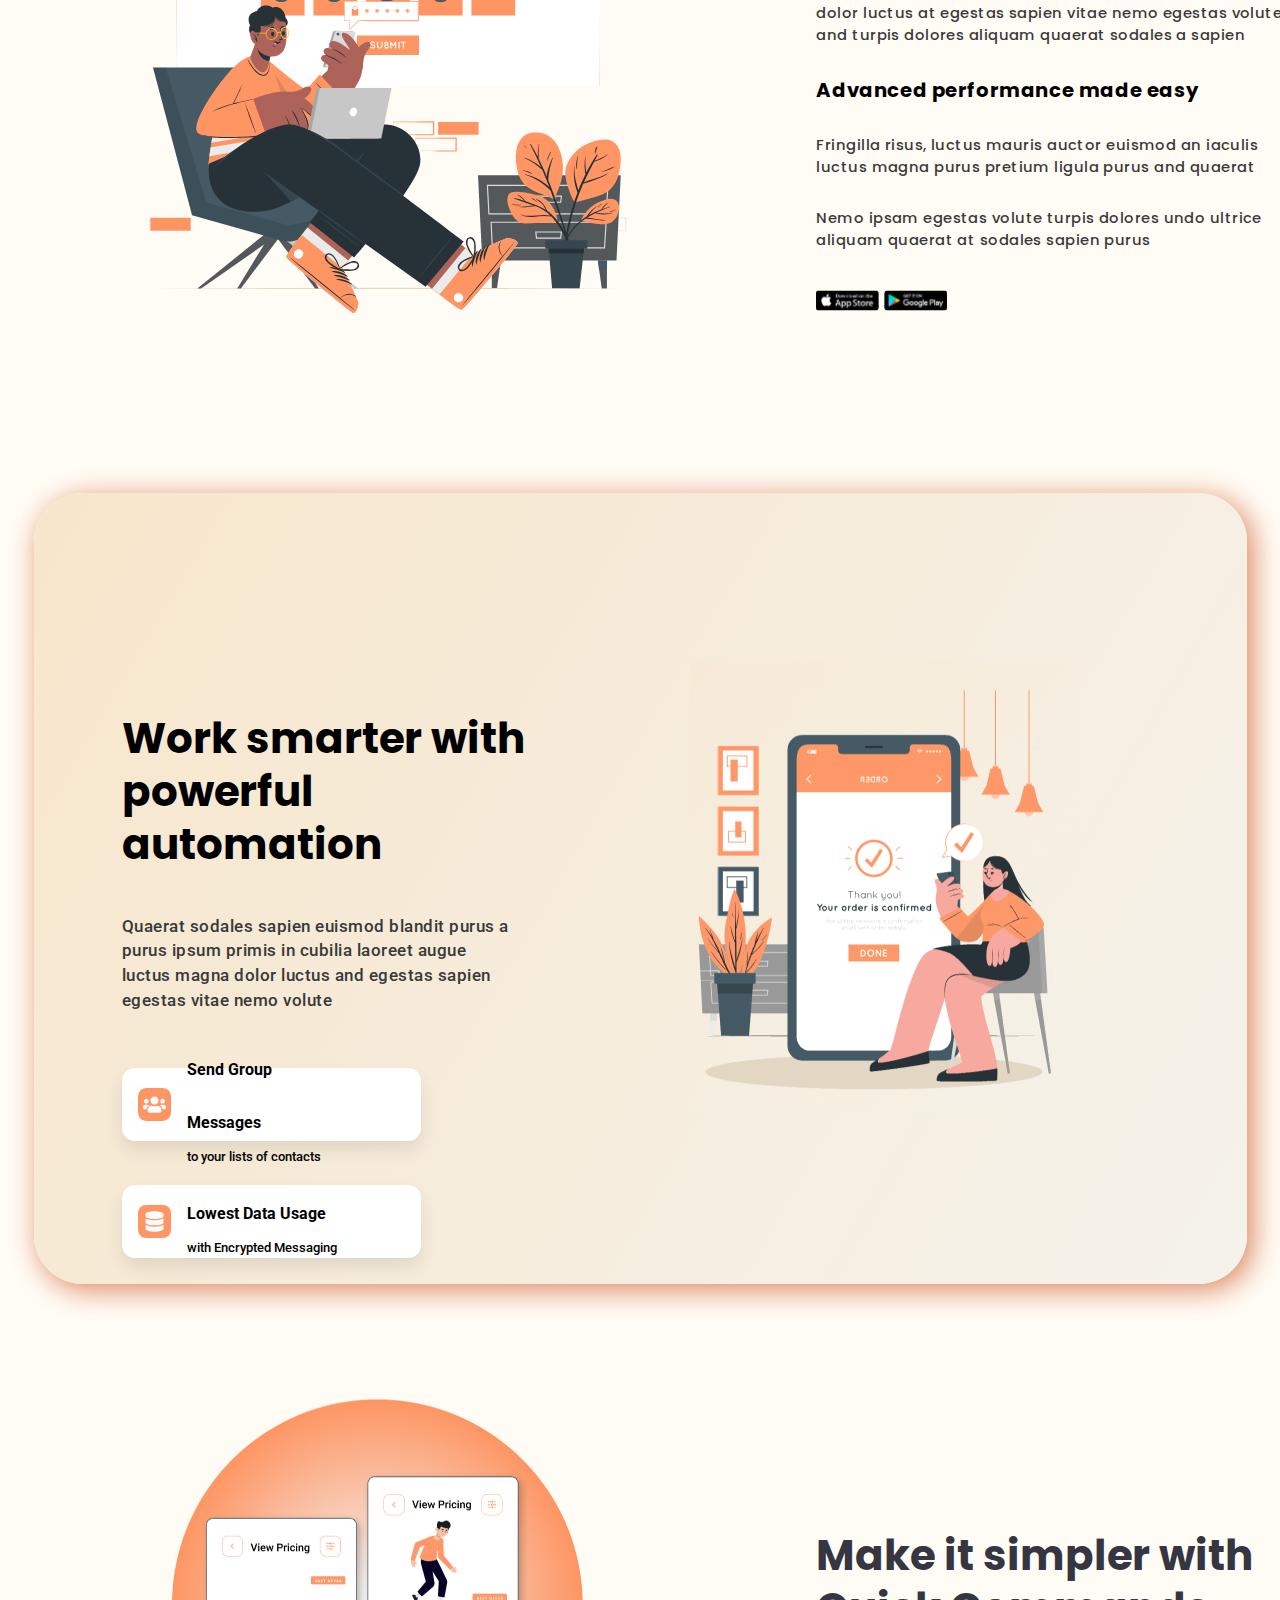
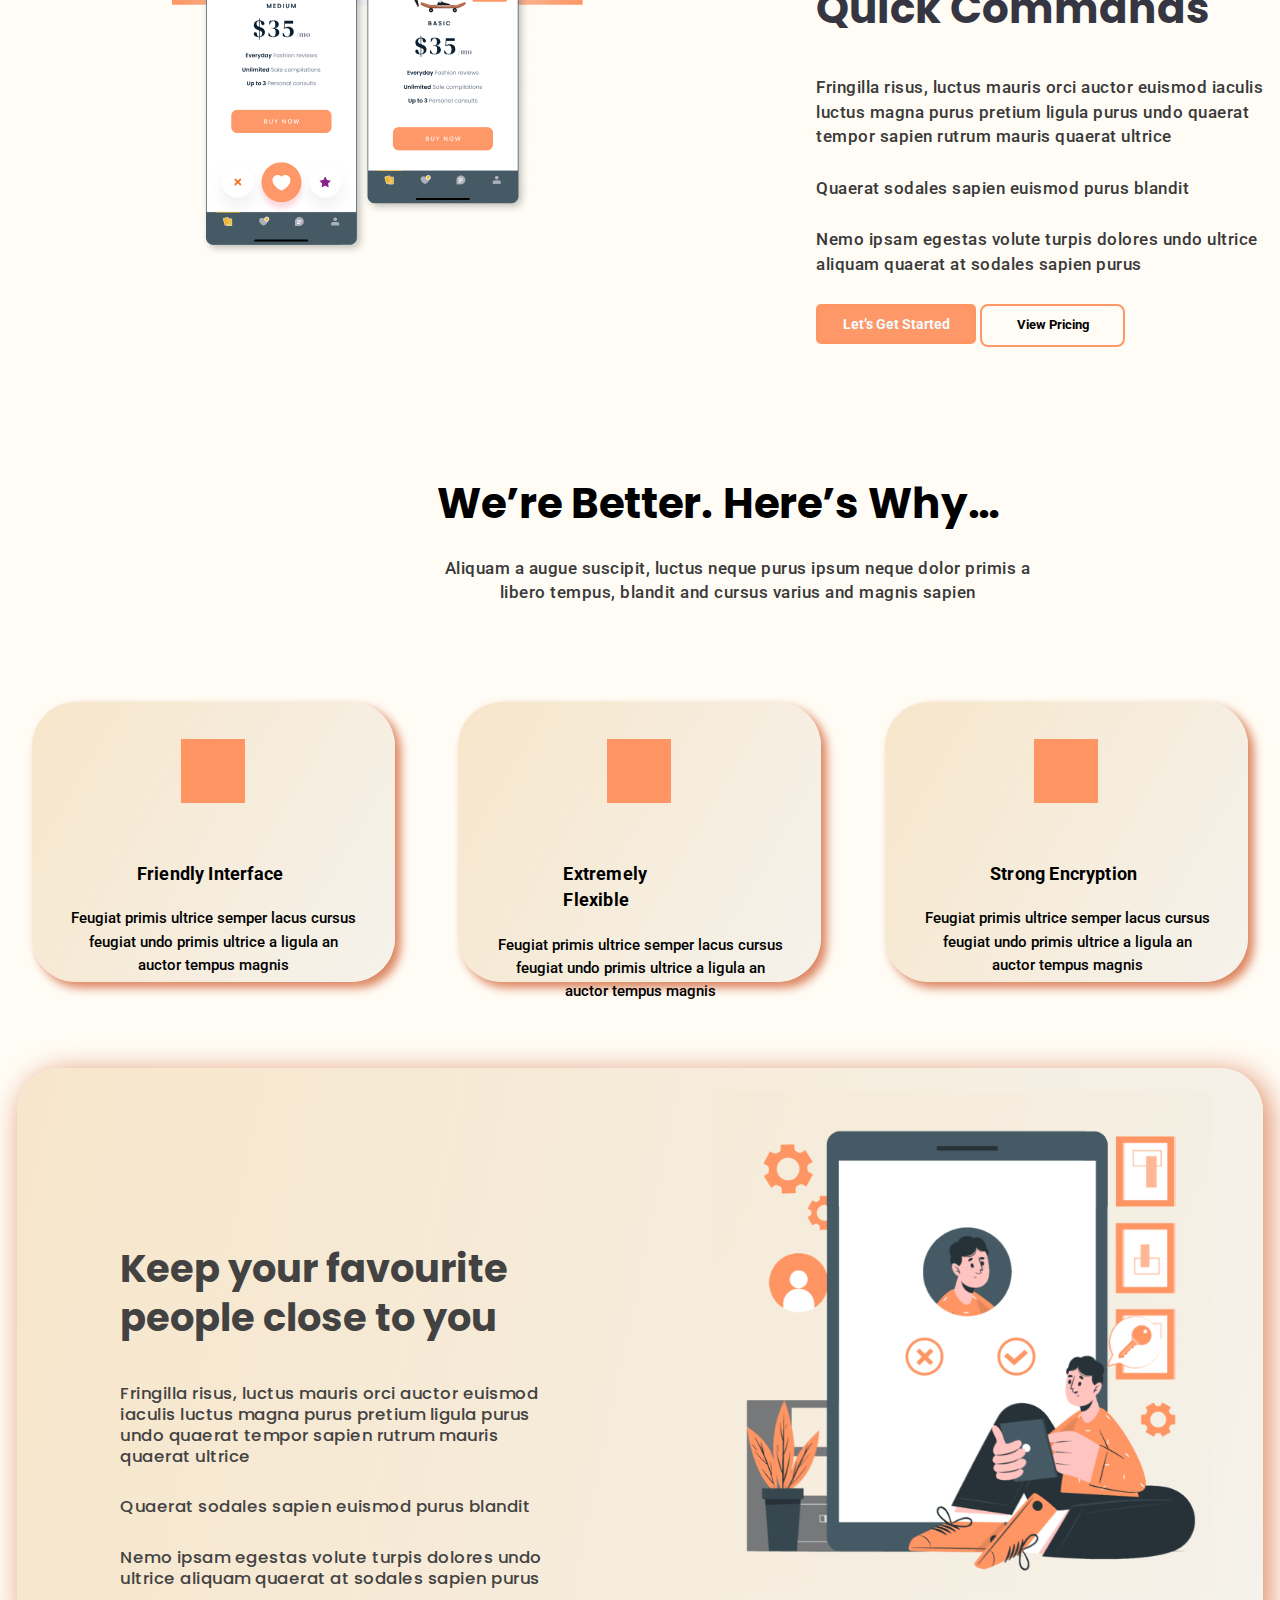
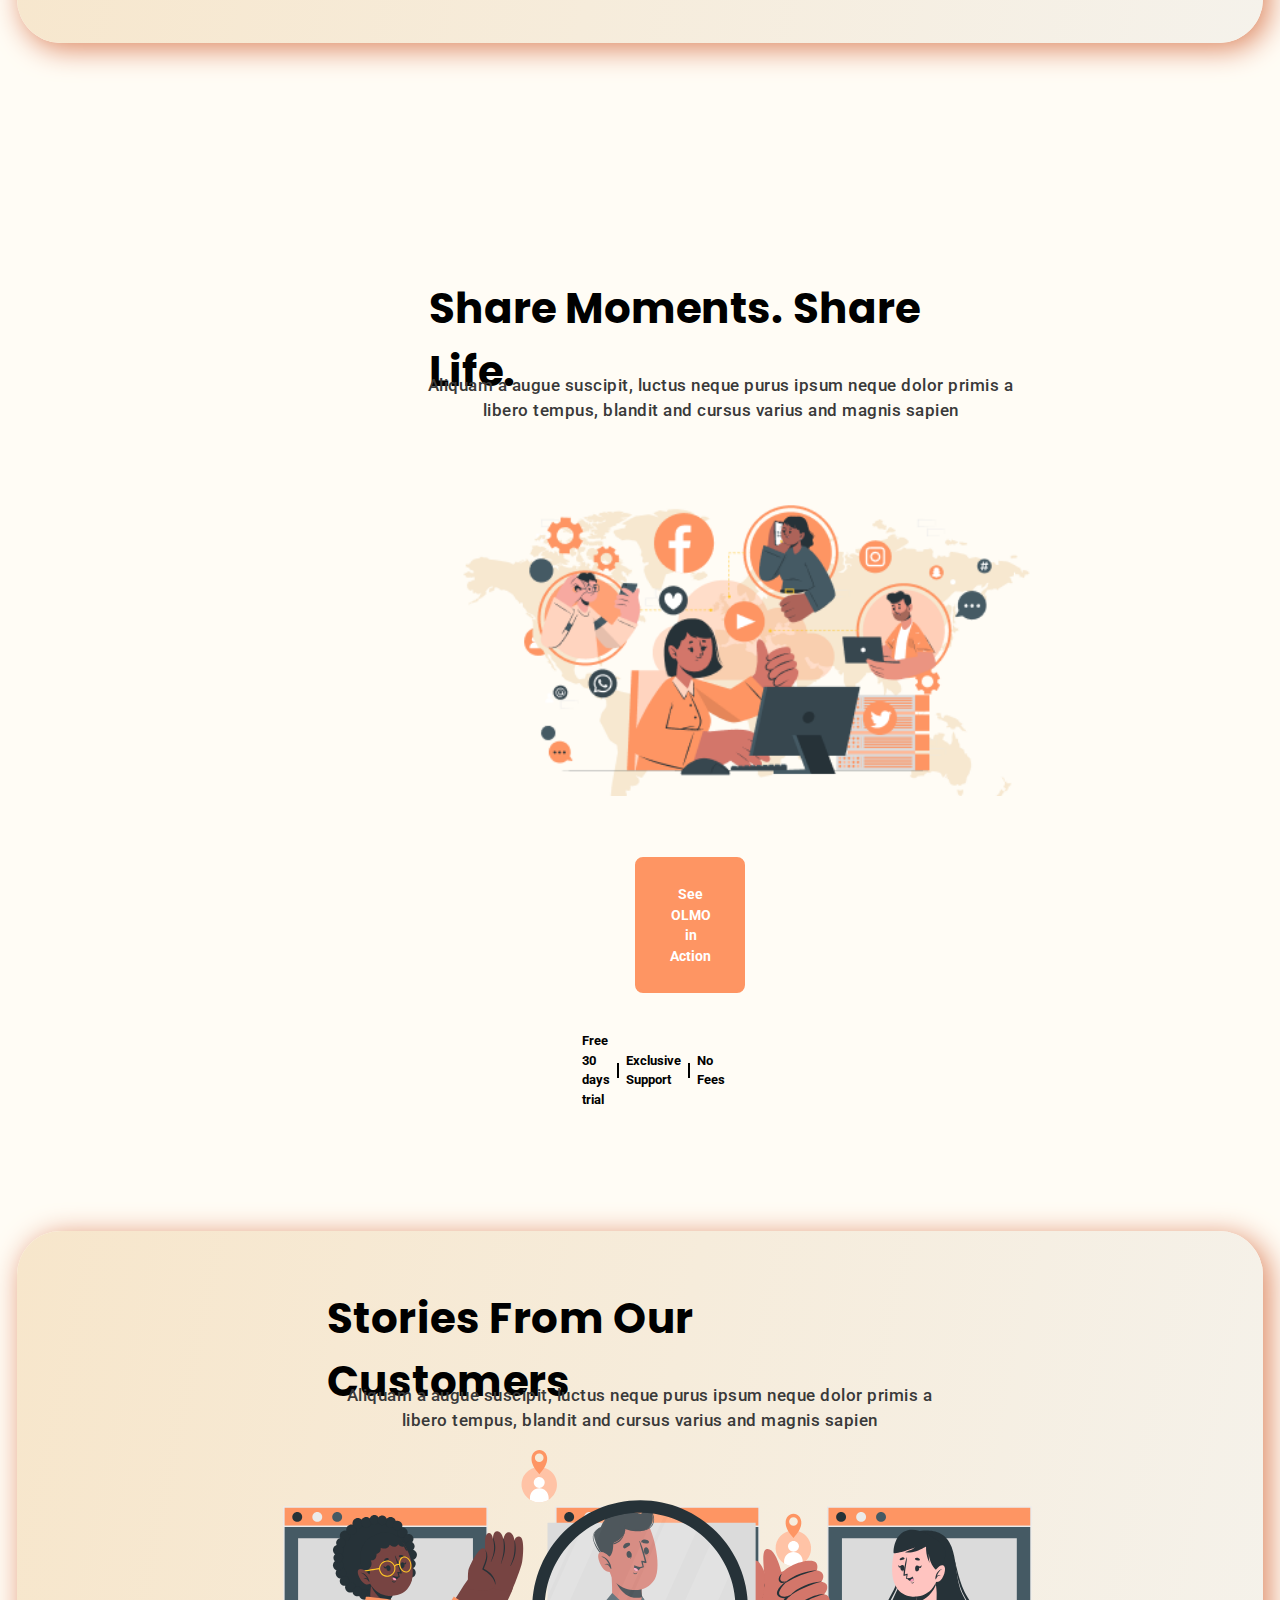
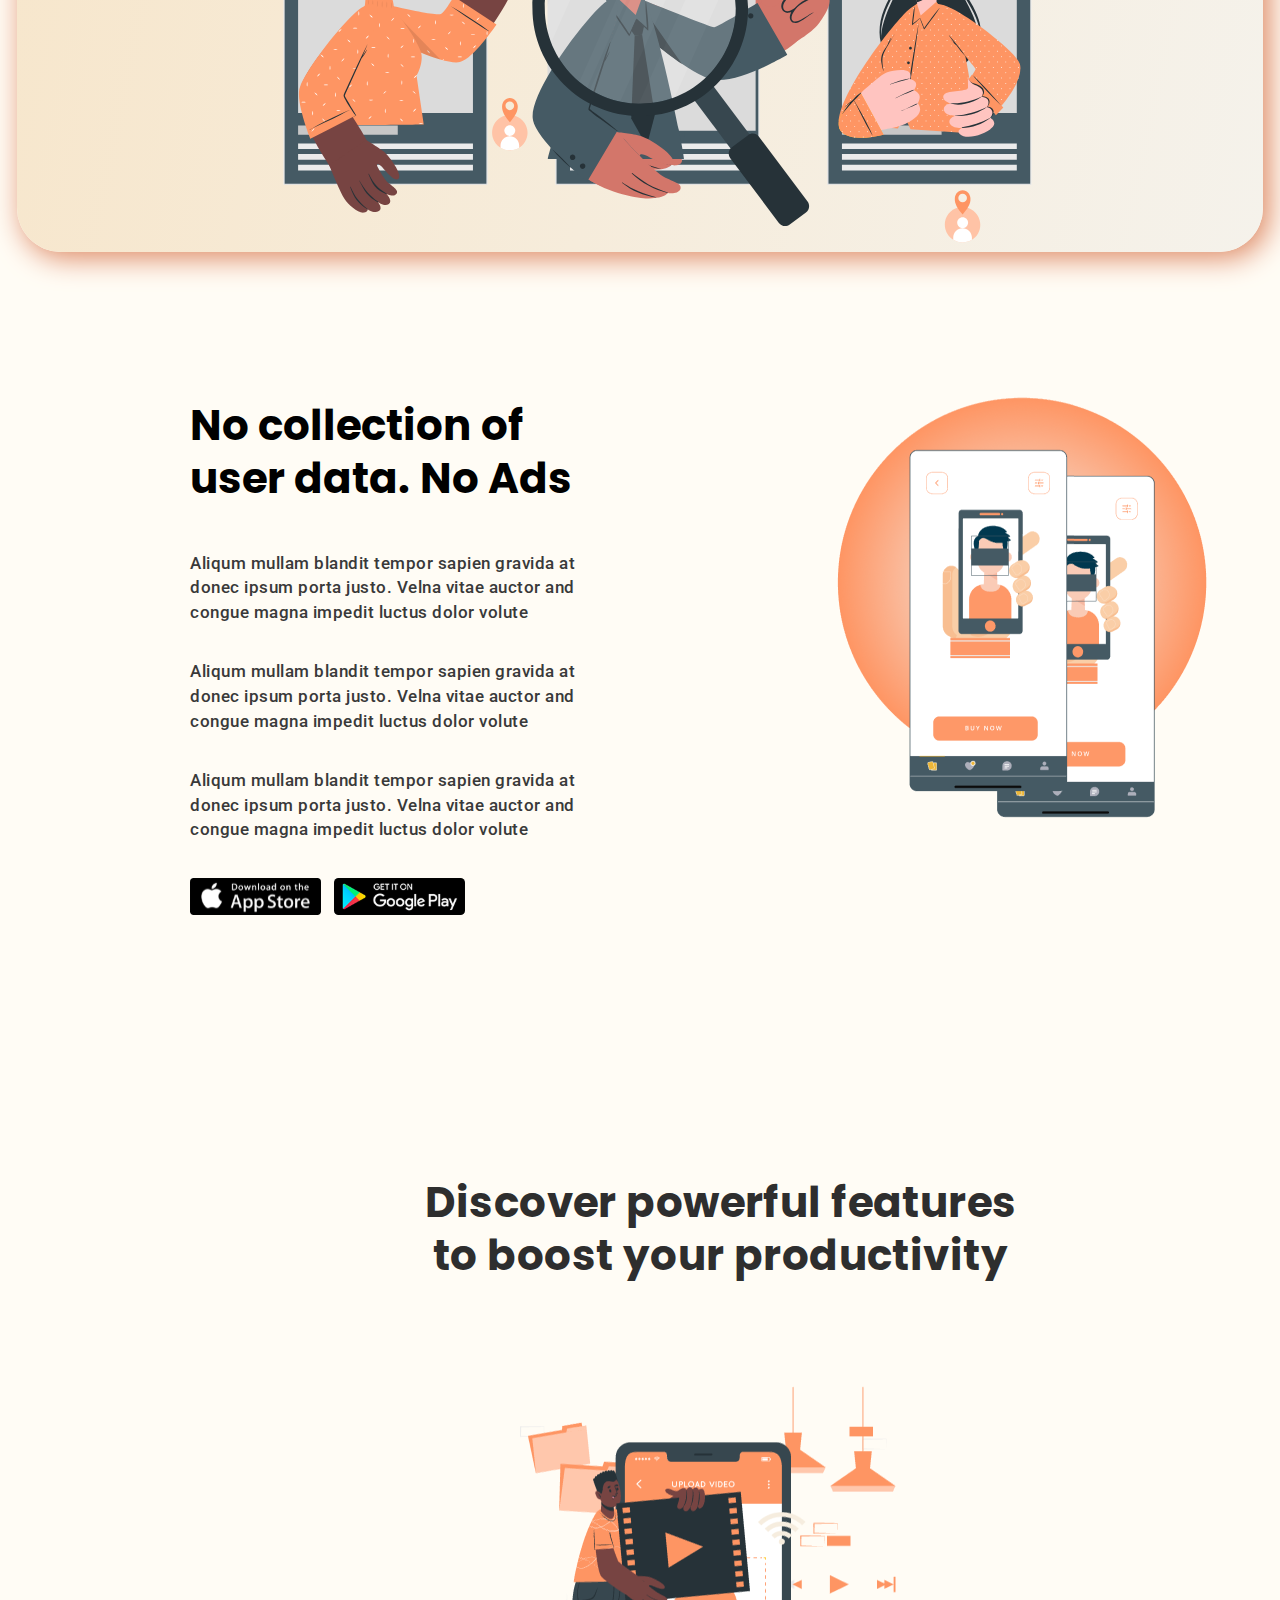
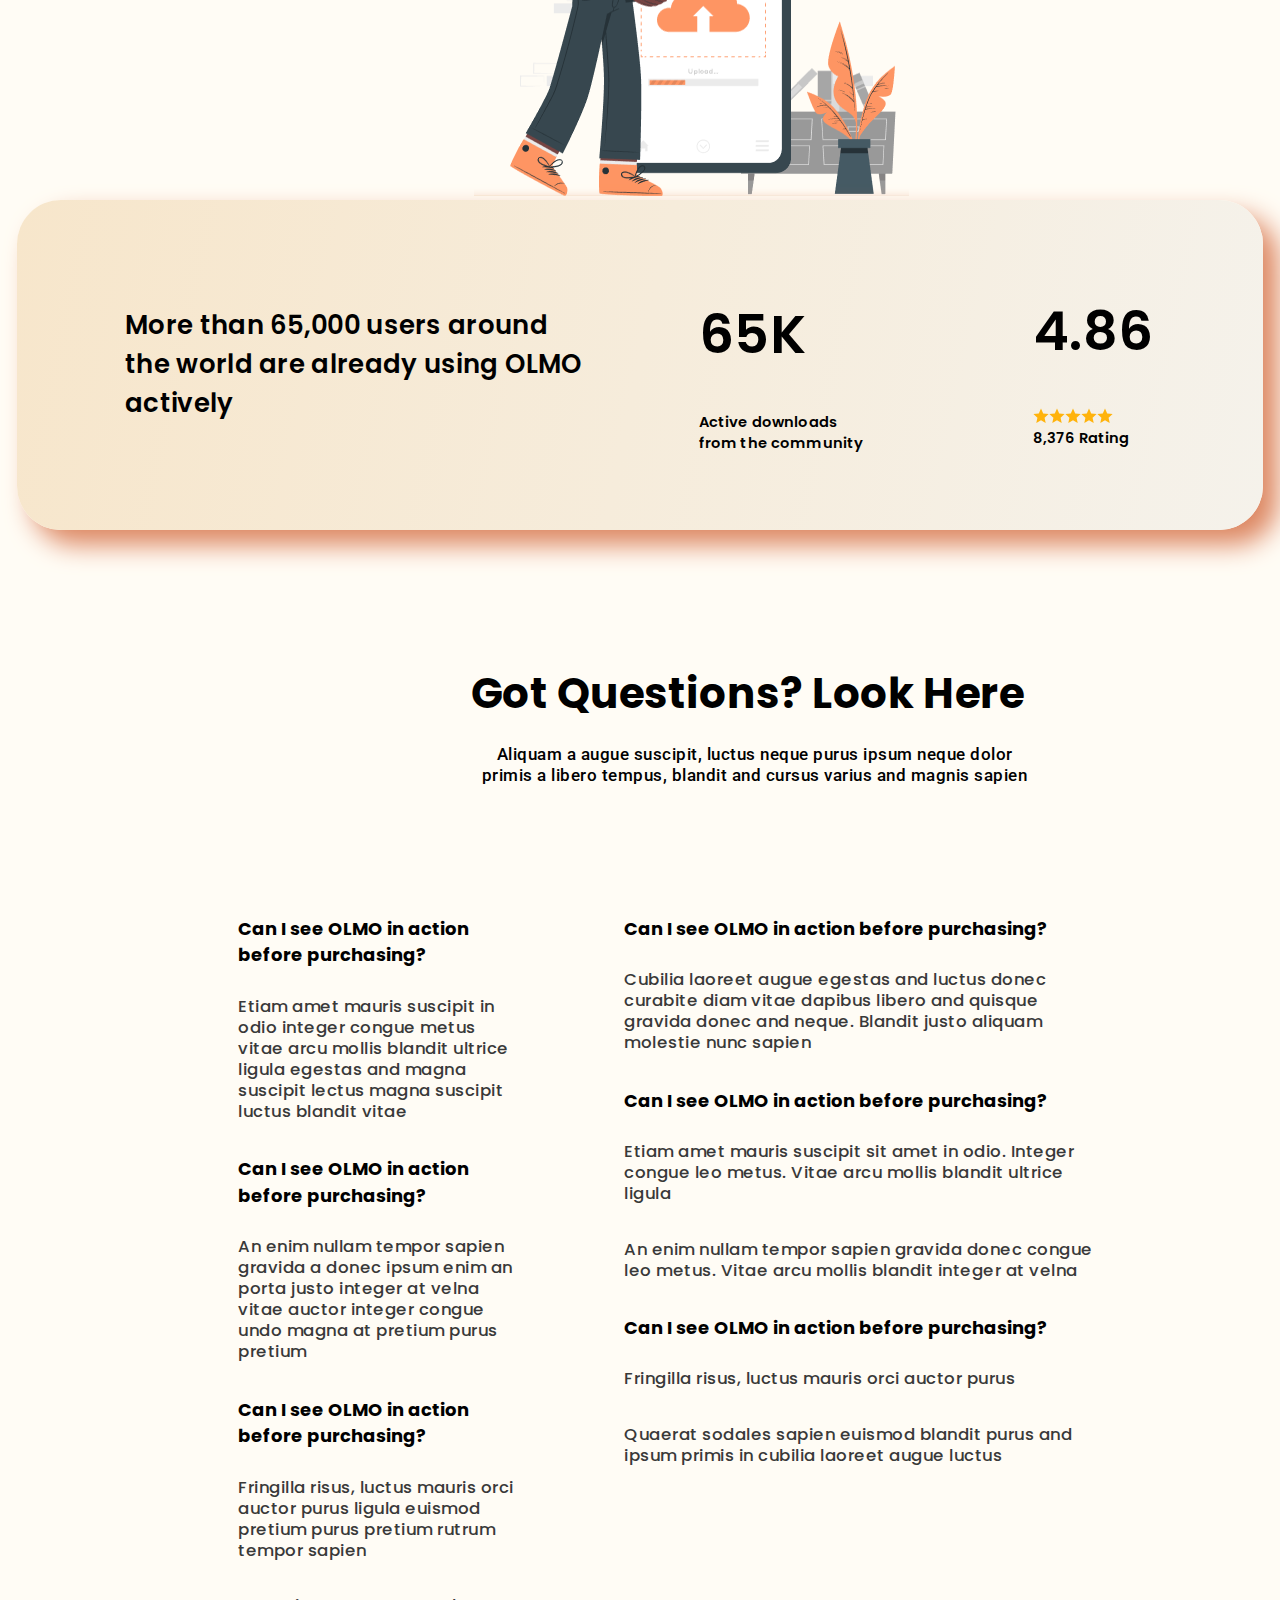
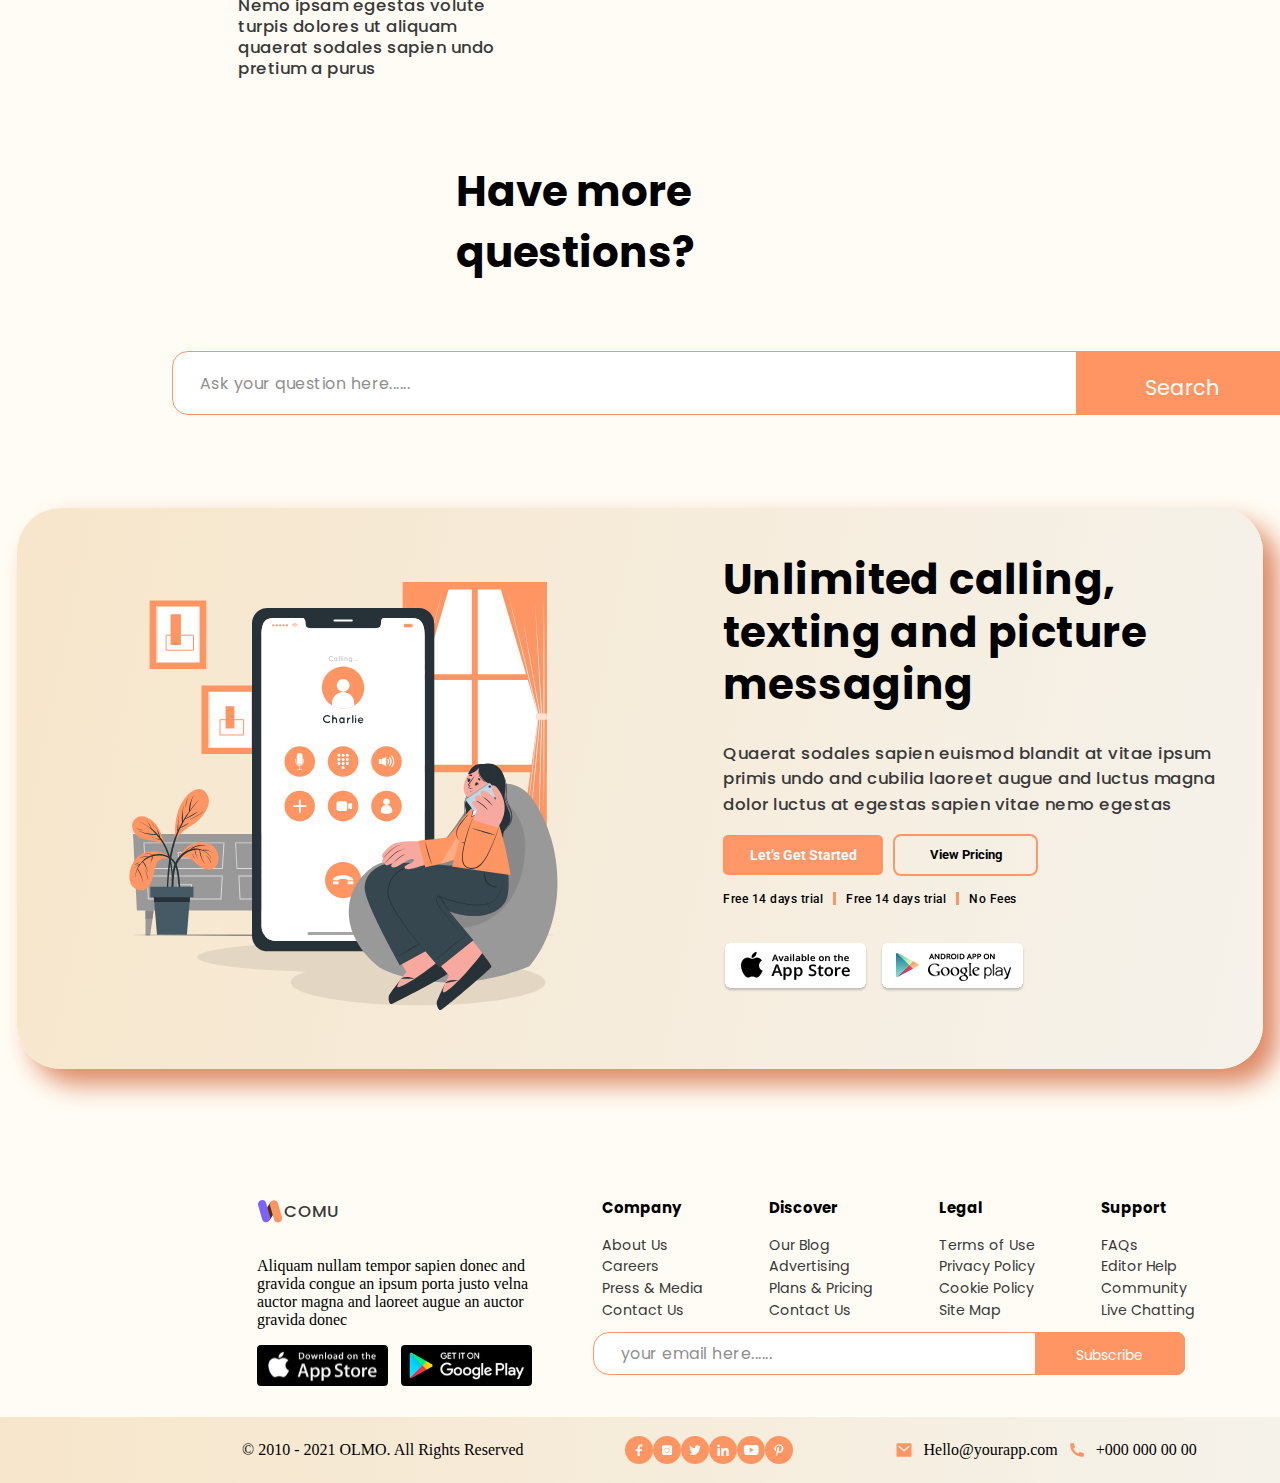
==== commit a2b2fd4d: "index.html" ====
--- a/index.html
+++ b/index.html
@@ -11,7 +11,7 @@
         <div class="parent">
             <div class="top">
                 <div class="logo">
-                    <img src="/Images/top-logo.svg">
+                    <img src="Images/top-logo.svg">
                     <div >COMU</div>
                 </div>
                 <div class="top-list">
@@ -32,7 +32,7 @@
                     <P>Feugiat primis a ligula undo auctor mauris auctor laoreet and pretium augue an egestas cubilia</P>
                     <div class="bot">
                         <button class="top-button">Learn More</button>
-                        <img src="/Images/parent.learn.svg">
+                        <img src="Images/parent.learn.svg">
                         <p>See OLMO in Action</p>
                     </div>
                     <div class="bot-1">
@@ -43,7 +43,7 @@
 
                 </div>
                 <div class="bot-right">
-                    <img src="/Images/parent--right.svg">
+                    <img src="Images/parent--right.svg">
                 </div>
             </div>
         </div>
@@ -53,17 +53,17 @@
 
         <div class="parent-2">
             <div class="sec-1">
-                <img src="/Images/2nd-1.svg">
+                <img src="Images/2nd-1.svg">
                 <h1>Quick Access</h1>
                 <P>Feugiat primis ultrice a semper lacus cursus feugiat a primis ultrice a ligula risus auctor</P>
             </div>
             <div class="sec-2">
-            <img src="/Images/2nd-2.svg"> 
+            <img src="Images/2nd-2.svg"> 
             <h1>Cross-Platform</h1>
             <p>Feugiat primis ultrice a semper lacus cursus feugiat a primis ultrice a ligula risus auctor</p>
             </div>
             <div class="sec-3">
-                <img src="/Images/2nd-3.svg">
+                <img src="Images/2nd-3.svg">
                 <h1>Easy Integration</h1>
                 <p>Feugiat primis ultrice a semper lacus cursus feugiat a primis ultrice a ligula risus auctor</p>
             </div>
@@ -74,7 +74,7 @@
 
             <div class="parent-3">
                 <div class="three-left">
-                    <img src="/Images/3rd-1.svg">
+                    <img src="Images/3rd-1.svg">
 
                 </div>
                 <div class="three-right">
@@ -89,21 +89,21 @@
                 <div class="four-main">
                     <div class="four-left">
                         <div class="four-one">
-                            <img src="/Images/4th-l-1.svg" class="f-imgg">
-                            <div class="fourrr">
+                            <img src="Images/4th-l-1.svg" class="f-img">
+                            <div class="fourr">
                                 <h1>Text, Voice & Video Calls</h1>
                                 <span>Ligula risus auctor tempus dolor feugiat undo lacinia purus lipsum quaerat primis ultrice tellus and viverra purus suscipit</span>
                             </div>
                         </div>
                         <div class="four-two">
-                            <img src="/Images/4th-l-2.svg" class="f-img">
+                            <img src="Images/4th-l-2.svg" class="f-img">
                             <div class="fourr">
                                 <h1>Stickers, Emojis, Themes</h1>
                                 <span>Ligula risus auctor tempus dolor feugiat undo lacinia purus lipsum quaerat primis ultrice tellus and viverra purus suscipit</span>
                             </div>
                         </div>
                         <div class="four-three">
-                            <img src="/Images/4th-l-3.svg" class="f-img">
+                            <img src="Images/4th-l-3.svg" class="f-img">
                             <div class="fourr">
                                 <h1>Spam Protection</h1>
                                 <span >Ligula risus auctor tempus dolor feugiat undo lacinia purus lipsum quaerat primis ultrice tellus and viverra purus suscipit</span>
@@ -111,7 +111,7 @@
                         </div>
                     </div>
                     <div class="four-right">
-                        <img src="/Images/4th-r-.svg">
+                        <img src="Images/4th-r-.svg">
                     </div>
                 </div>
             </div>
@@ -127,7 +127,7 @@
                 </div>
                 <div class="fivee">
                     <div class="five-left">
-                        <img src="/Images/5th-l.svg">
+                        <img src="Images/5th-l.svg">
 
                     </div>
                     <div class="five-right">
@@ -136,7 +136,7 @@
                         <h1>Advanced performance made easy</h1>
                         <p>Fringilla risus, luctus mauris auctor euismod an iaculis luctus magna purus pretium ligula purus and quaerat</p>
                         <p>Nemo ipsam egestas volute turpis dolores undo ultrice aliquam quaerat at sodales sapien purus</p>
-                        <img src="/Images/5th-r.svg">
+                        <img src="Images/5th-r.svg">
 
                 </div>
             </div>
@@ -150,7 +150,7 @@
                         <p class="sixx-p">Quaerat sodales sapien euismod blandit purus a purus ipsum primis in cubilia laoreet augue luctus magna dolor luctus and egestas sapien egestas vitae nemo volute</p>
                         <div class="sixx-out">
                             <div class="six-out">
-                                <img src="/Images/six-l-1.svg">
+                                <img src="Images/six-l-1.svg">
                                 <h1><label>Send Group Messages</label>
                                     <p>to your lists of contacts</p>
                                 </h1>
@@ -158,7 +158,7 @@
                         </div>
                         <div class="sixx-out">
                             <div class="six-out">
-                                <img src="/Images/six-l-2.svg">
+                                <img src="Images/six-l-2.svg">
                                 <h1><label>Lowest Data Usage</label>
                                     <p>with Encrypted Messaging</p>
                                 </h1>
@@ -167,7 +167,7 @@
                     </div>
                 
                     <div class="six-right">
-                        <img src="/Images/6.png">
+                        <img src="Images/6.png">
                     </div>
                 </div>    
             </div>
@@ -176,7 +176,7 @@
 
             <div class="parent-7">
                 <div class="sev-left">
-                    <img src="/Images/7.png">
+                    <img src="Images/7.png">
                 </div>
                 <div class="sev-right">
                     <h1>Make it simpler with Quick Commands</h1>
@@ -202,21 +202,21 @@
                 <div class="eight-main">
                     <div class="eight">
                         <div class="eight-left">
-                            <img src="/Images/8.svg">
+                            <img src="Images/8.svg">
                             <h1>Friendly Interface</h1>
                             <p>Feugiat primis ultrice semper lacus cursus feugiat undo primis ultrice a ligula an auctor tempus magnis</p>
                         </div>
                     </div>
                     <div class="eight">
                         <div class="eight-middle">
-                            <img src="/Images/8.svg">
+                            <img src="Images/8.svg">
                             <h1>Extremely Flexible</h1>
                             <p>Feugiat primis ultrice semper lacus cursus feugiat undo primis ultrice a ligula an auctor tempus magnis</p>
                         </div>
                     </div>
                     <div class="eight">
                         <div class="eight-right">
-                            <img src="/Images/8.svg">
+                            <img src="Images/8.svg">
                             <h1>Strong Encryption</h1>
                             <p>Feugiat primis ultrice semper lacus cursus feugiat undo primis ultrice a ligula an auctor tempus magnis</p>
                         </div>
@@ -235,7 +235,7 @@
 
                         </div>
                         <div class="nine-right">
-                            <img src="/Images/9.png">
+                            <img src="Images/9.png">
                         </div>
                     </div>
                 </div>
@@ -247,7 +247,7 @@
                     <p>Aliquam a augue suscipit, luctus neque purus ipsum neque dolor primis a libero tempus, blandit and cursus varius and magnis sapien</p>
                 </div>
                 <div class="ten-bottom">
-                    <img src="/Images/10.png">
+                    <img src="Images/10.png">
                     <div class="ten-bt">
                         <button><p>See OLMO in Action</p></button>
                     </div>
@@ -270,7 +270,7 @@
 
                     </div>
                     <div class="ele-bottom">
-                        <img src="/Images/11.svg">
+                        <img src="Images/11.svg">
                     </div>
                 </div>
             </div>
@@ -285,13 +285,13 @@
                     <p>Aliqum mullam blandit tempor sapien gravida at donec ipsum porta justo. Velna vitae auctor and congue magna impedit luctus dolor volute</p>
 
                     <div class="twe-left-img">
-                        <img src="/Images/12-l-1.svg">
-                        <img src="/Images/12-l-2.svg">
+                        <img src="Images/12-l-1.svg">
+                        <img src="Images/12-l-2.svg">
 
                     </div>
                 </div>
                 <div class="twe-right">
-                    <img src="/Images/11.png" >
+                    <img src="Images/11.png" >
                 </div>
             </div>
 
@@ -303,7 +303,7 @@
            
 
                 <div class="thir-middle">
-                    <img src="/Images/13.png">
+                    <img src="Images/13.png">
                 </div>
 
                 <div class="thir-bottom">
@@ -317,7 +317,7 @@
                         </div>
                         <div class="thir-bot-3">
                             <h1>4.86</h1>
-                            <img src="/Images/13-star.svg"><img src="/Images/13-star.svg"><img src="/Images/13-star.svg"><img src="/Images/13-star.svg"><img src="/Images/13-star.svg"><br>
+                            <img src="Images/13-star.svg"><img src="Images/13-star.svg"><img src="Images/13-star.svg"><img src="Images/13-star.svg"><img src="Images/13-star.svg"><br>
                             <span>8,376 Rating</span>
                         </div>                  
                         <span></span>
@@ -372,7 +372,7 @@
             <div class="parent-15">
                 <div class="fif-child">
                     <div class="fif-left">
-                        <img src="/Images/15.svg">
+                        <img src="Images/15.svg">
                     </div>
                     <div class="fif-right">
                         <h1>Unlimited calling, texting and picture messaging</h1>
@@ -391,8 +391,8 @@
                         </div>
 
                         <div class="fif-bot-3">
-                            <img src="/Images/15.1.svg">
-                            <img src="/Images/15.2.svg">
+                            <img src="Images/15.1.svg">
+                            <img src="Images/15.2.svg">
                         </div>
                     </div>
                 </div>
@@ -404,12 +404,12 @@
                 <div class="s-m">
                         <div class="s-1">
                             <div class="s-11">
-                                <img src="/Images/top-logo.svg">
+                                <img src="Images/top-logo.svg">
                                 <p>COMU</p>
                             </div>
                             <p>Aliquam nullam tempor sapien donec and gravida congue an ipsum porta justo velna auctor magna and laoreet augue an auctor gravida donec</p>   
                             <div class="s12">
-                                <img src="/Images/5th-r.svg">
+                                <img src="Images/5th-r.svg">
                             </div>
                         </div>
 
@@ -458,19 +458,19 @@
                     </div>
 
                     <div class="f-2">
-                        <img src="/Images/f-1.svg">
-                        <img src="/Images/f-2.svg">
-                        <img src="/Images/f-3.svg">
-                        <img src="/Images/f-4.svg">
-                        <img src="/Images/f-5.svg">
-                        <img src="/Images/f-6.svg">
+                        <img src="Images/f-1.svg">
+                        <img src="Images/f-2.svg">
+                        <img src="Images/f-3.svg">
+                        <img src="Images/f-4.svg">
+                        <img src="Images/f-5.svg">
+                        <img src="Images/f-6.svg">
 
                     </div>
 
                     <div class="f-3">
-                        <img src="/Images/mail-fill.svg">
+                        <img src="Images/mail-fill.svg">
                         <p>Hello@yourapp.com</p>
-                        <img src="/Images/phone-fill.svg">
+                        <img src="Images/phone-fill.svg">
                         <p>+000 000 00 00</p>
                     </div>
                     
@@ -486,4 +486,3 @@
         </div>
 </body>
 </html>
-
--- a/home.css
+++ b/home.css
@@ -86,7 +86,7 @@
     flex-shrink: 0;
     width: 100%;
     border-radius: 0px 0px 225px 225px;
-    box-shadow: 0px 6px 16px rgba(0, 0, 0, 0.1);  
+    box-shadow: 0px 6px 16px rgba(0, 0, 0, 0.1); 
 }
 
 
@@ -182,6 +182,7 @@
     padding: 62px 128px 31px;
     display: flex;
     align-items: center;
+    justify-content: space-between;
 
 }
 .bot-right{
@@ -289,11 +290,13 @@
     box-shadow: 5.539px 5.539px 28.802px 0px #DD8762;
     align-items: center;
     display: flex;
+    justify-content: space-between;
 }
 
 
 .four-one,.four-two,.four-three{
     display: flex;
+    align-items: center;
 }
 
 .f-img{
@@ -301,33 +304,6 @@
     height: 56.997px;
     flex-shrink: 0;
     padding: 0px 0px 105px 90px;
-}
-
-.f-imgg{
-    width: 56.997px;
-    height: 56.997px;
-    flex-shrink: 0;
-    padding: 179px 0px 105px 90px;
-}
-
-.fourrr div{
-    color: #37474F;
-    font-family: Poppins;
-    font-size: 17px;
-    font-weight: 700;
-    line-height: 148.2%; 
-}
-
-.fourrr span{
-    display: inline-block;
-    width: 319px;
-    color: #535359;
-    font-family: Poppins;
-    font-size: 16.67px;
-    font-style: normal;
-    font-weight: 500;
-    line-height: 148.2%; /* 24.705px */
-    letter-spacing: 0.5px;
 }
 
 .fourr h1{
@@ -762,7 +738,6 @@
 
 .ten-bt{
     padding: 0px 635px 25px;
-
 }
 
 .ten-bottom button p{
@@ -778,6 +753,7 @@
     display: flex;
     align-items: center;
     padding: 0px 575px 108px;
+    justify-content: space-between;
 }
 
 .ten-bot p{
@@ -861,6 +837,7 @@
 .parent-12{
     display: flex;
     align-items: center;
+    justify-content: space-evenly;
 }
 
 .twe-left h1{
@@ -887,7 +864,7 @@
 }
 
 .twe-left{
-    padding: 0px 107px 133px 233px;
+    padding: 0px 133px 233px;
 }
 
 .twe-left-img{
@@ -1354,4 +1331,3 @@
 .f-3{
     gap:10px;
 }
-
